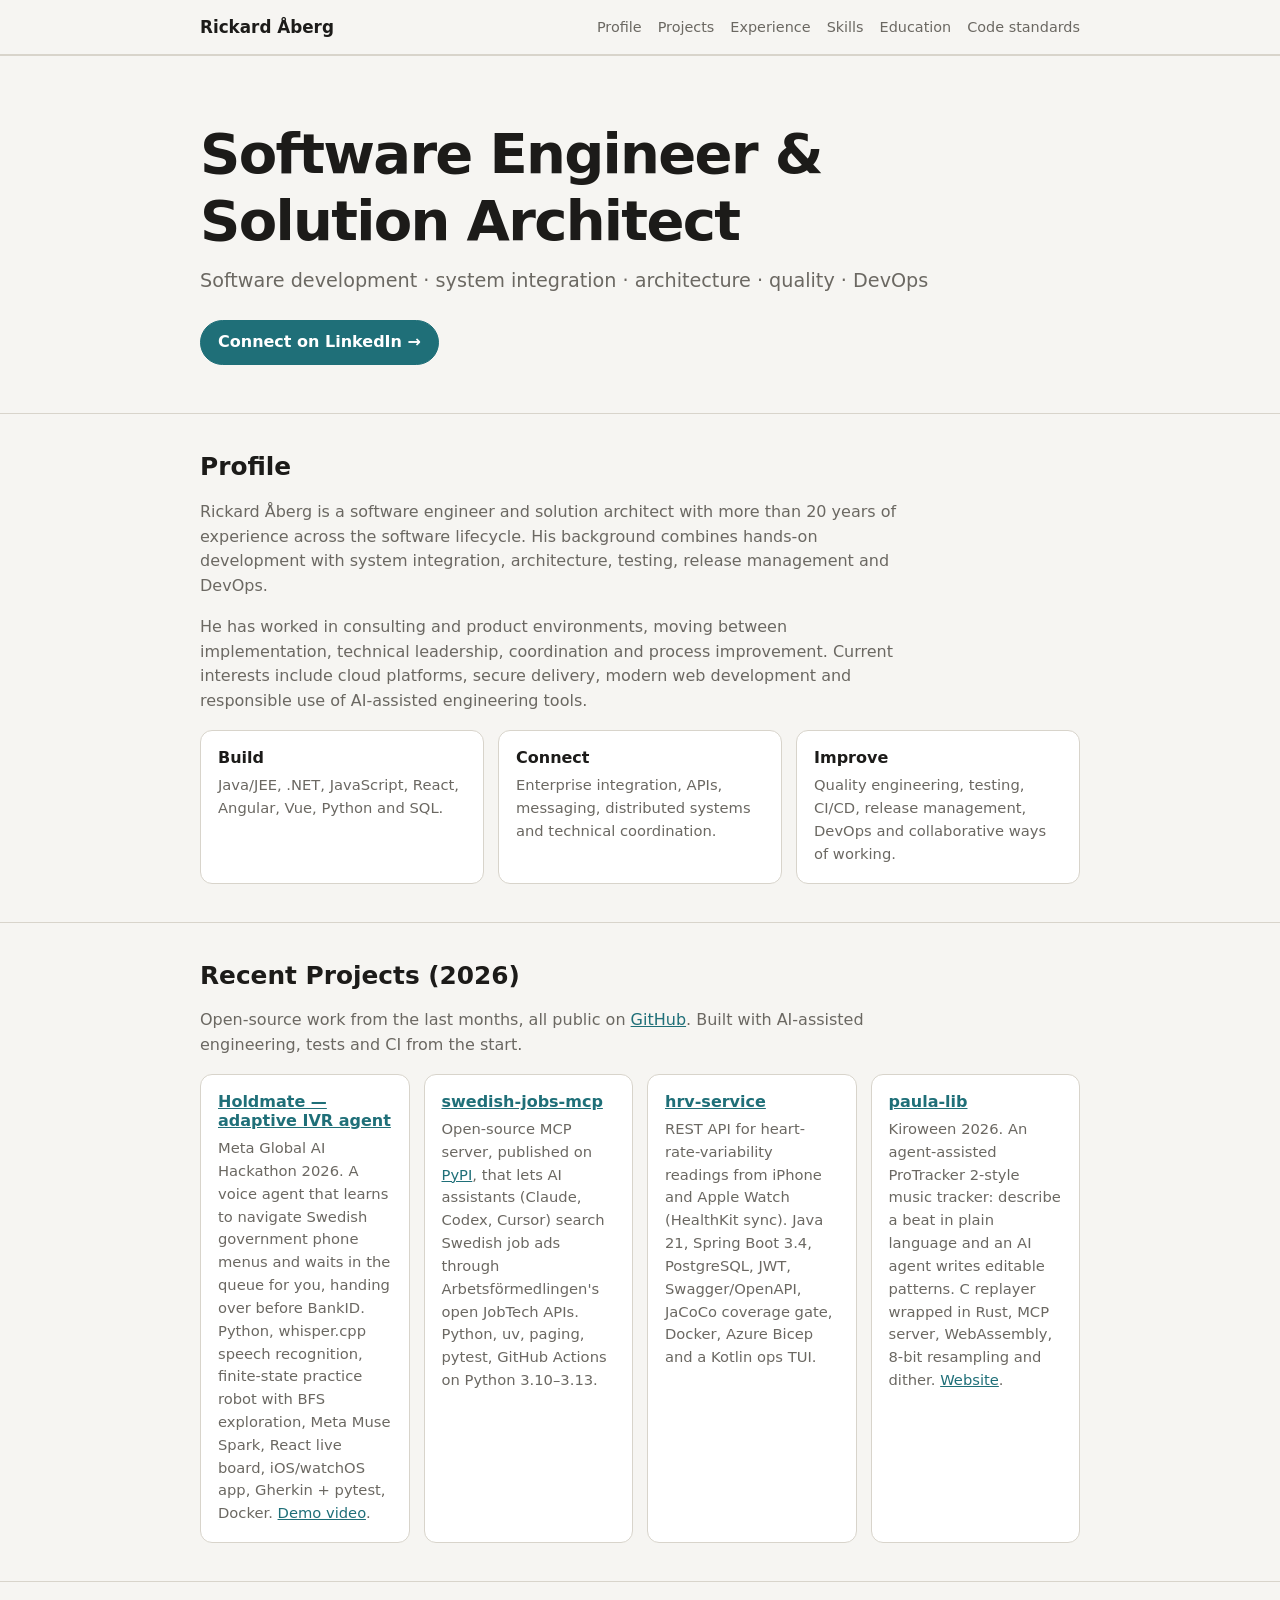
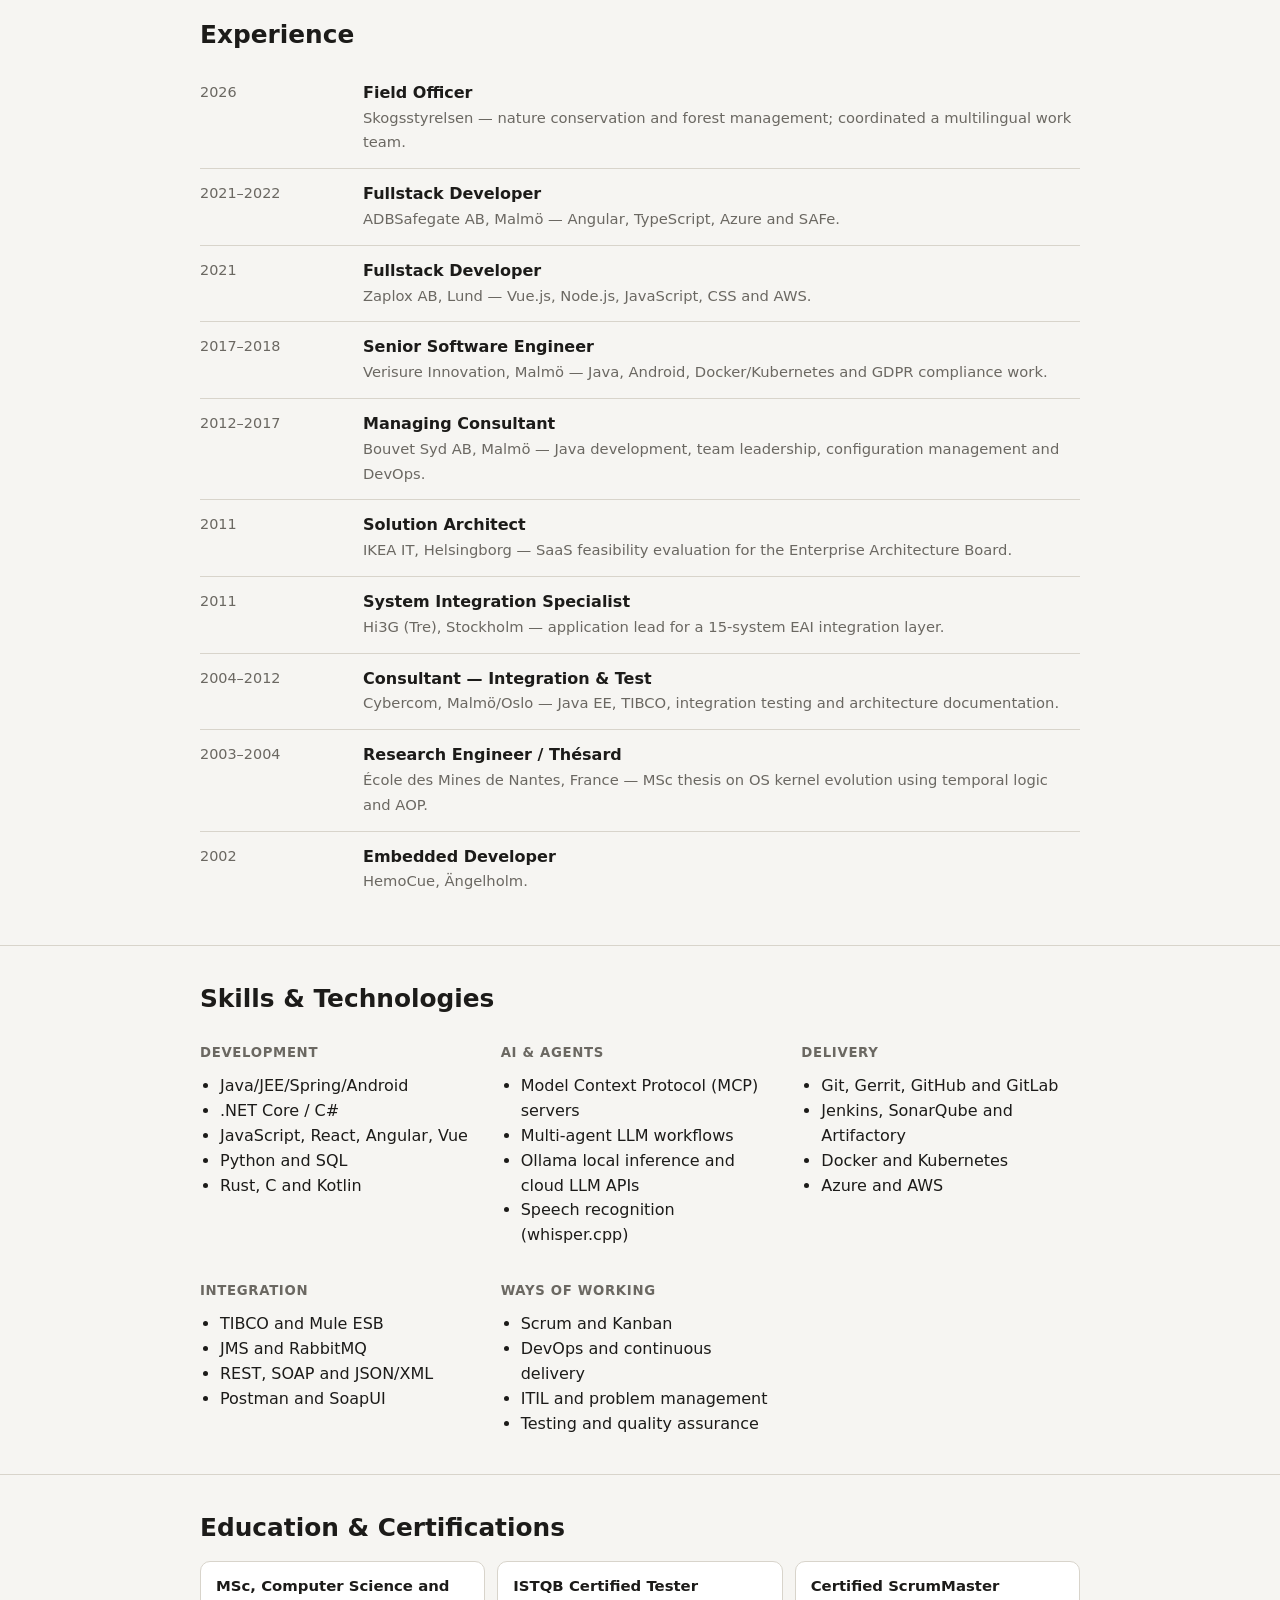
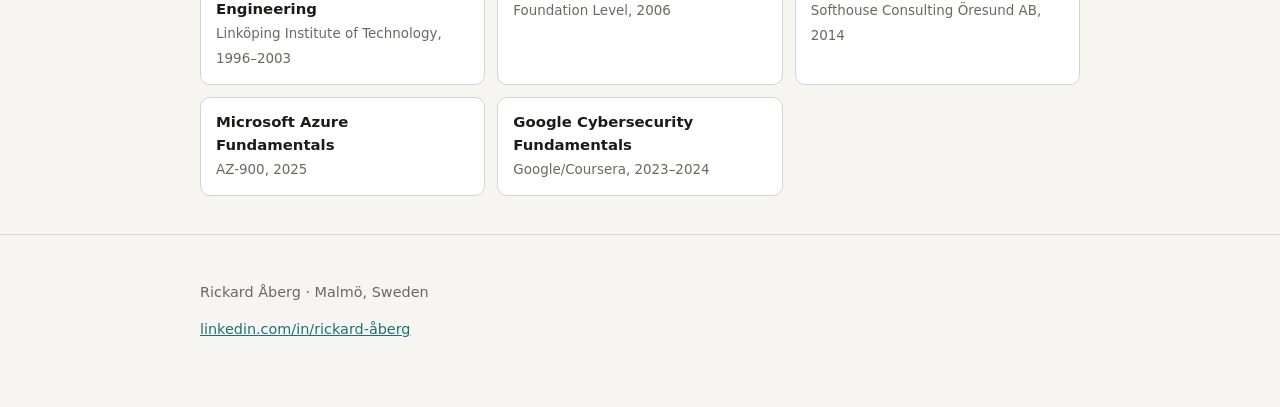
==== index.html @ 66c24786 "Add recent projects section and AI skills to CV page" ====
<!doctype html>
<html lang="en">
<head>
<meta charset="utf-8">
<meta name="viewport" content="width=device-width, initial-scale=1">
<title>Rickard Åberg — Software Engineer &amp; Solution Architect</title>
<meta name="description" content="Rickard Åberg — software engineer and solution architect with experience across development, integration, architecture, quality and DevOps.">
<style>
  :root { --bg:#f6f5f2; --panel:#fff; --fg:#1c1b19; --muted:#6b6862; --border:#d8d4cb; --accent:#1f6f78; --accent-soft:#e4f0ef; }
  * { box-sizing:border-box; }
  body { margin:0; background:var(--bg); color:var(--fg); font-family:system-ui,-apple-system,"Segoe UI",sans-serif; line-height:1.55; }
  a { color:var(--accent); }
  .wrap { max-width:920px; margin:0 auto; padding:0 20px; }
  header { border-bottom:1px solid var(--border); }
  header .wrap { display:flex; justify-content:space-between; align-items:center; gap:20px; padding:14px 20px; }
  header strong { font-size:1.05rem; }
  nav { display:flex; gap:16px; flex-wrap:wrap; font-size:.9rem; }
  nav a { color:var(--muted); text-decoration:none; }
  .hero { padding:64px 0 48px; }
  h1,h2,h3 { line-height:1.2; }
  h1 { font-size:clamp(2.2rem,5vw,3.5rem); margin:0 0 12px; letter-spacing:-.03em; }
  .subtitle { color:var(--muted); font-size:1.2rem; max-width:48rem; margin:0 0 24px; }
  .buttons { display:flex; gap:12px; flex-wrap:wrap; }
  .button { display:inline-block; border:1px solid var(--accent); border-radius:999px; padding:9px 17px; text-decoration:none; font-weight:650; }
  .button.primary { background:var(--accent); color:white; }
  section { border-top:1px solid var(--border); padding:38px 0; }
  h2 { font-size:1.55rem; margin:0 0 18px; }
  .lead { color:var(--muted); max-width:70ch; }
  .cards { display:grid; grid-template-columns:repeat(auto-fit,minmax(190px,1fr)); gap:14px; }
  .card { background:var(--panel); border:1px solid var(--border); border-radius:12px; padding:17px; }
  .card h3 { font-size:1rem; margin:0 0 7px; }
  .card p { color:var(--muted); margin:0; font-size:.92rem; }
  .timeline { list-style:none; padding:0; margin:0; }
  .timeline li { display:grid; grid-template-columns:145px 1fr; gap:18px; padding:13px 0; border-bottom:1px solid var(--border); }
  .timeline li:last-child { border-bottom:0; }
  .when { color:var(--muted); font-size:.9rem; }
  .what strong { display:block; }
  .what span { color:var(--muted); font-size:.92rem; }
  .columns { display:grid; grid-template-columns:repeat(auto-fit,minmax(220px,1fr)); gap:22px; }
  .columns h3 { font-size:.83rem; text-transform:uppercase; letter-spacing:.05em; color:var(--muted); }
  .columns ul { margin:0; padding-left:20px; }
  .certs { display:grid; grid-template-columns:repeat(auto-fit,minmax(230px,1fr)); gap:12px; }
  .cert { background:var(--panel); border:1px solid var(--border); border-radius:10px; padding:13px 15px; }
  .cert strong { display:block; font-size:.93rem; }
  .cert span { color:var(--muted); font-size:.84rem; }
  footer { border-top:1px solid var(--border); padding:32px 0 52px; color:var(--muted); font-size:.9rem; }
  @media (max-width:620px) { header .wrap { align-items:flex-start; flex-direction:column; } .timeline li { grid-template-columns:1fr; gap:2px; } }
</style>
</head>
<body>
<header>
  <div class="wrap">
    <strong>Rickard Åberg</strong>
    <nav>
      <a href="#profile">Profile</a>
      <a href="#projects">Projects</a>
      <a href="#experience">Experience</a>
      <a href="#skills">Skills</a>
      <a href="#education">Education</a>
      <a href="code-standards.html">Code standards</a>
    </nav>
  </div>
</header>

<main>
  <section class="hero">
    <div class="wrap">
      <h1>Software Engineer &amp; Solution Architect</h1>
      <p class="subtitle">Software development · system integration · architecture · quality · DevOps</p>
      <div class="buttons">
        <a class="button primary" href="https://www.linkedin.com/in/rickard-%C3%A5berg-9866891/" target="_blank" rel="noopener">Connect on LinkedIn →</a>
      </div>
    </div>
  </section>

  <section id="profile">
    <div class="wrap">
      <h2>Profile</h2>
      <p class="lead">Rickard Åberg is a software engineer and solution architect with more than 20 years of experience across the software lifecycle. His background combines hands-on development with system integration, architecture, testing, release management and DevOps.</p>
      <p class="lead">He has worked in consulting and product environments, moving between implementation, technical leadership, coordination and process improvement. Current interests include cloud platforms, secure delivery, modern web development and responsible use of AI-assisted engineering tools.</p>
      <div class="cards">
        <article class="card"><h3>Build</h3><p>Java/JEE, .NET, JavaScript, React, Angular, Vue, Python and SQL.</p></article>
        <article class="card"><h3>Connect</h3><p>Enterprise integration, APIs, messaging, distributed systems and technical coordination.</p></article>
        <article class="card"><h3>Improve</h3><p>Quality engineering, testing, CI/CD, release management, DevOps and collaborative ways of working.</p></article>
      </div>
    </div>
  </section>

  <section id="projects">
    <div class="wrap">
      <h2>Recent Projects (2026)</h2>
      <p class="lead">Open-source work from the last months, all public on <a href="https://github.com/kizouker" target="_blank" rel="noopener">GitHub</a>. Built with AI-assisted engineering, tests and CI from the start.</p>
      <div class="cards">
        <article class="card"><h3><a href="https://github.com/kizouker/adaptive-IVR-agent" target="_blank" rel="noopener">Holdmate — adaptive IVR agent</a></h3><p>Meta Global AI Hackathon 2026. A voice agent that learns to navigate Swedish government phone menus and waits in the queue for you, handing over before BankID. Python, whisper.cpp speech recognition, finite-state practice robot with BFS exploration, Meta Muse Spark, React live board, iOS/watchOS app, Gherkin + pytest, Docker. <a href="https://youtu.be/orxqS8rnxt0" target="_blank" rel="noopener">Demo video</a>.</p></article>
        <article class="card"><h3><a href="https://github.com/kizouker/swedish-jobs-mcp" target="_blank" rel="noopener">swedish-jobs-mcp</a></h3><p>Open-source MCP server, published on <a href="https://pypi.org/project/swedish-jobs-mcp/" target="_blank" rel="noopener">PyPI</a>, that lets AI assistants (Claude, Codex, Cursor) search Swedish job ads through Arbetsförmedlingen's open JobTech APIs. Python, uv, paging, pytest, GitHub Actions on Python 3.10–3.13.</p></article>
        <article class="card"><h3><a href="https://github.com/kizouker/hrv-service" target="_blank" rel="noopener">hrv-service</a></h3><p>REST API for heart-rate-variability readings from iPhone and Apple Watch (HealthKit sync). Java 21, Spring Boot 3.4, PostgreSQL, JWT, Swagger/OpenAPI, JaCoCo coverage gate, Docker, Azure Bicep and a Kotlin ops TUI.</p></article>
        <article class="card"><h3><a href="https://github.com/kizouker/paula-lib" target="_blank" rel="noopener">paula-lib</a></h3><p>Kiroween 2026. An agent-assisted ProTracker 2-style music tracker: describe a beat in plain language and an AI agent writes editable patterns. C replayer wrapped in Rust, MCP server, WebAssembly, 8-bit resampling and dither. <a href="https://kizouker.github.io/paula-lib/" target="_blank" rel="noopener">Website</a>.</p></article>
      </div>
    </div>
  </section>

  <section id="experience">
    <div class="wrap">
      <h2>Experience</h2>
      <ul class="timeline">
        <li><span class="when">2026</span><span class="what"><strong>Field Officer</strong><span>Skogsstyrelsen — nature conservation and forest management; coordinated a multilingual work team.</span></span></li>
        <li><span class="when">2021–2022</span><span class="what"><strong>Fullstack Developer</strong><span>ADBSafegate AB, Malmö — Angular, TypeScript, Azure and SAFe.</span></span></li>
        <li><span class="when">2021</span><span class="what"><strong>Fullstack Developer</strong><span>Zaplox AB, Lund — Vue.js, Node.js, JavaScript, CSS and AWS.</span></span></li>
        <li><span class="when">2017–2018</span><span class="what"><strong>Senior Software Engineer</strong><span>Verisure Innovation, Malmö — Java, Android, Docker/Kubernetes and GDPR compliance work.</span></span></li>
        <li><span class="when">2012–2017</span><span class="what"><strong>Managing Consultant</strong><span>Bouvet Syd AB, Malmö — Java development, team leadership, configuration management and DevOps.</span></span></li>
        <li><span class="when">2011</span><span class="what"><strong>Solution Architect</strong><span>IKEA IT, Helsingborg — SaaS feasibility evaluation for the Enterprise Architecture Board.</span></span></li>
        <li><span class="when">2011</span><span class="what"><strong>System Integration Specialist</strong><span>Hi3G (Tre), Stockholm — application lead for a 15-system EAI integration layer.</span></span></li>
        <li><span class="when">2004–2012</span><span class="what"><strong>Consultant — Integration &amp; Test</strong><span>Cybercom, Malmö/Oslo — Java EE, TIBCO, integration testing and architecture documentation.</span></span></li>
        <li><span class="when">2003–2004</span><span class="what"><strong>Research Engineer / Thésard</strong><span>École des Mines de Nantes, France — MSc thesis on OS kernel evolution using temporal logic and AOP.</span></span></li>
        <li><span class="when">2002</span><span class="what"><strong>Embedded Developer</strong><span>HemoCue, Ängelholm.</span></span></li>
      </ul>
    </div>
  </section>

  <section id="skills">
    <div class="wrap">
      <h2>Skills &amp; Technologies</h2>
      <div class="columns">
        <div><h3>Development</h3><ul><li>Java/JEE/Spring/Android</li><li>.NET Core / C#</li><li>JavaScript, React, Angular, Vue</li><li>Python and SQL</li><li>Rust, C and Kotlin</li></ul></div>
        <div><h3>AI &amp; agents</h3><ul><li>Model Context Protocol (MCP) servers</li><li>Multi-agent LLM workflows</li><li>Ollama local inference and cloud LLM APIs</li><li>Speech recognition (whisper.cpp)</li></ul></div>
        <div><h3>Delivery</h3><ul><li>Git, Gerrit, GitHub and GitLab</li><li>Jenkins, SonarQube and Artifactory</li><li>Docker and Kubernetes</li><li>Azure and AWS</li></ul></div>
        <div><h3>Integration</h3><ul><li>TIBCO and Mule ESB</li><li>JMS and RabbitMQ</li><li>REST, SOAP and JSON/XML</li><li>Postman and SoapUI</li></ul></div>
        <div><h3>Ways of working</h3><ul><li>Scrum and Kanban</li><li>DevOps and continuous delivery</li><li>ITIL and problem management</li><li>Testing and quality assurance</li></ul></div>
      </div>
    </div>
  </section>

  <section id="education">
    <div class="wrap">
      <h2>Education &amp; Certifications</h2>
      <div class="certs">
        <div class="cert"><strong>MSc, Computer Science and Engineering</strong><span>Linköping Institute of Technology, 1996–2003</span></div>
        <div class="cert"><strong>ISTQB Certified Tester</strong><span>Foundation Level, 2006</span></div>
        <div class="cert"><strong>Certified ScrumMaster</strong><span>Softhouse Consulting Öresund AB, 2014</span></div>
        <div class="cert"><strong>Microsoft Azure Fundamentals</strong><span>AZ-900, 2025</span></div>
        <div class="cert"><strong>Google Cybersecurity Fundamentals</strong><span>Google/Coursera, 2023–2024</span></div>
      </div>
    </div>
  </section>
</main>

<footer>
  <div class="wrap">
    <p>Rickard Åberg · Malmö, Sweden</p>
    <p><a href="https://www.linkedin.com/in/rickard-%C3%A5berg-9866891/" target="_blank" rel="noopener">linkedin.com/in/rickard-åberg</a></p>
  </div>
</footer>
</body>
</html>
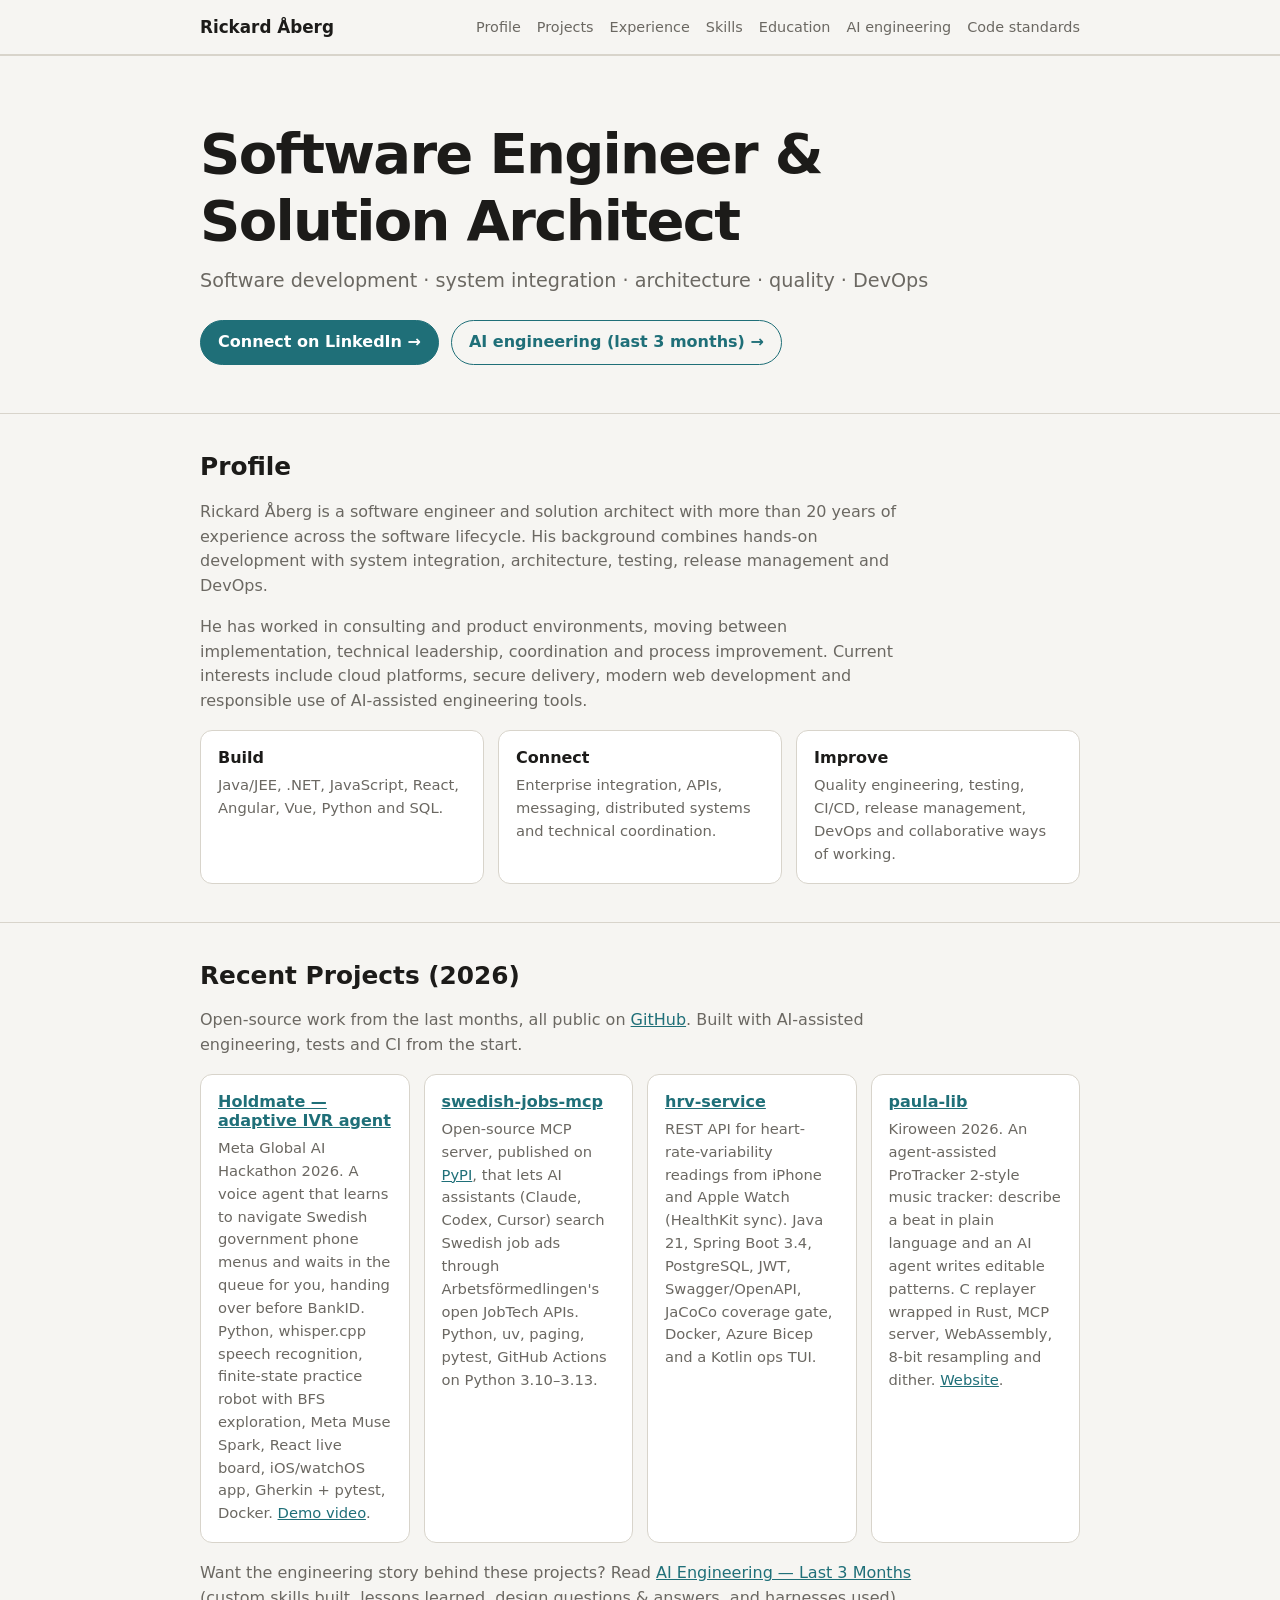
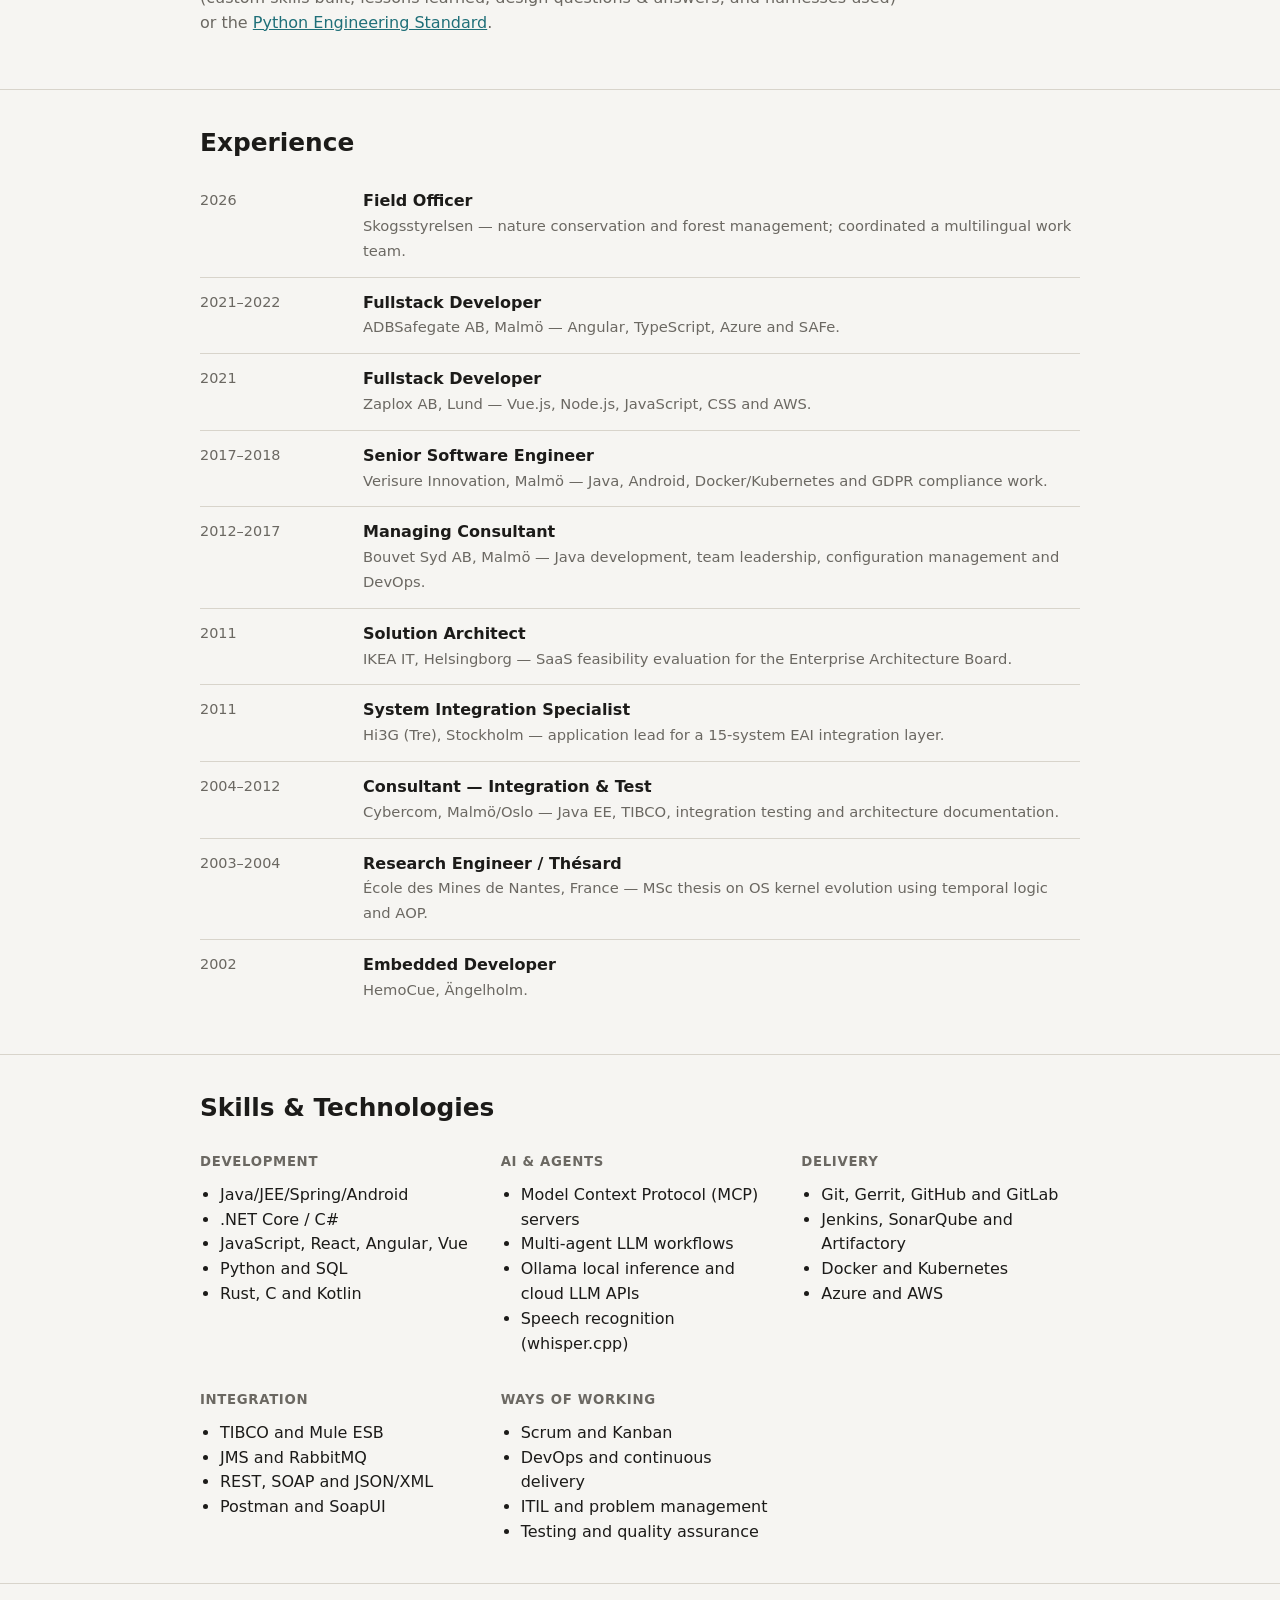
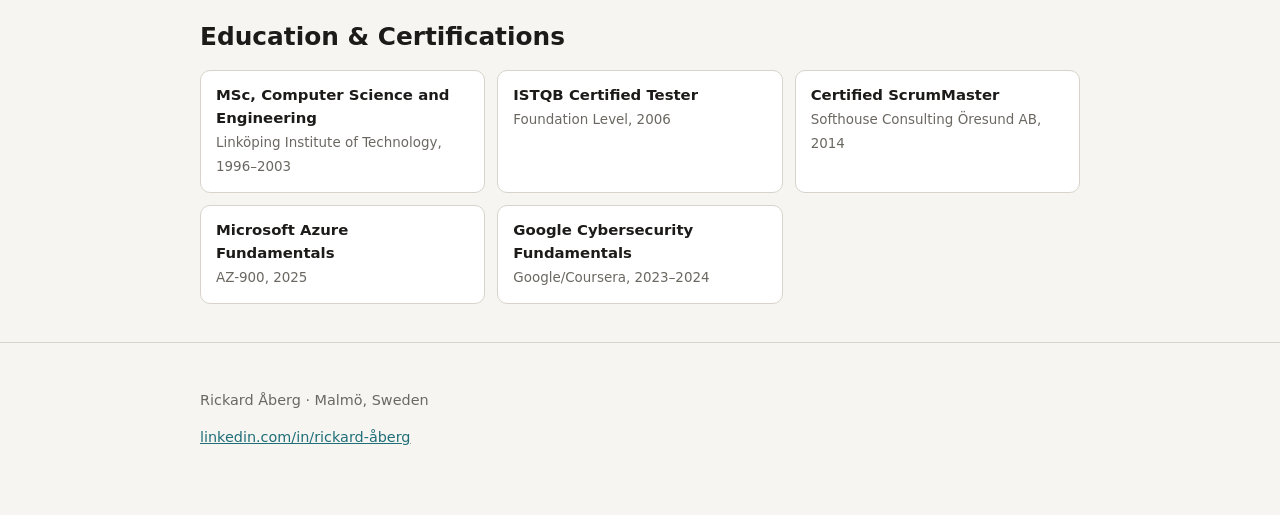
==== commit 7596270a: "Add AI Engineering page (custom skills, lessons, Q&A, harnesses)" ====
--- a/index.html
+++ b/index.html
@@ -57,6 +57,7 @@
       <a href="#experience">Experience</a>
       <a href="#skills">Skills</a>
       <a href="#education">Education</a>
+      <a href="ai-engineering.html">AI engineering</a>
       <a href="code-standards.html">Code standards</a>
     </nav>
   </div>
@@ -69,6 +70,7 @@
       <p class="subtitle">Software development · system integration · architecture · quality · DevOps</p>
       <div class="buttons">
         <a class="button primary" href="https://www.linkedin.com/in/rickard-%C3%A5berg-9866891/" target="_blank" rel="noopener">Connect on LinkedIn →</a>
+        <a class="button" href="ai-engineering.html">AI engineering (last 3 months) →</a>
       </div>
     </div>
   </section>
@@ -96,6 +98,7 @@
         <article class="card"><h3><a href="https://github.com/kizouker/hrv-service" target="_blank" rel="noopener">hrv-service</a></h3><p>REST API for heart-rate-variability readings from iPhone and Apple Watch (HealthKit sync). Java 21, Spring Boot 3.4, PostgreSQL, JWT, Swagger/OpenAPI, JaCoCo coverage gate, Docker, Azure Bicep and a Kotlin ops TUI.</p></article>
         <article class="card"><h3><a href="https://github.com/kizouker/paula-lib" target="_blank" rel="noopener">paula-lib</a></h3><p>Kiroween 2026. An agent-assisted ProTracker 2-style music tracker: describe a beat in plain language and an AI agent writes editable patterns. C replayer wrapped in Rust, MCP server, WebAssembly, 8-bit resampling and dither. <a href="https://kizouker.github.io/paula-lib/" target="_blank" rel="noopener">Website</a>.</p></article>
       </div>
+      <p class="lead" style="margin-top:18px">Want the engineering story behind these projects? Read <a href="ai-engineering.html">AI Engineering — Last 3 Months</a> (custom skills built, lessons learned, design questions &amp; answers, and harnesses used) or the <a href="code-standards.html">Python Engineering Standard</a>.</p>
     </div>
   </section>
 
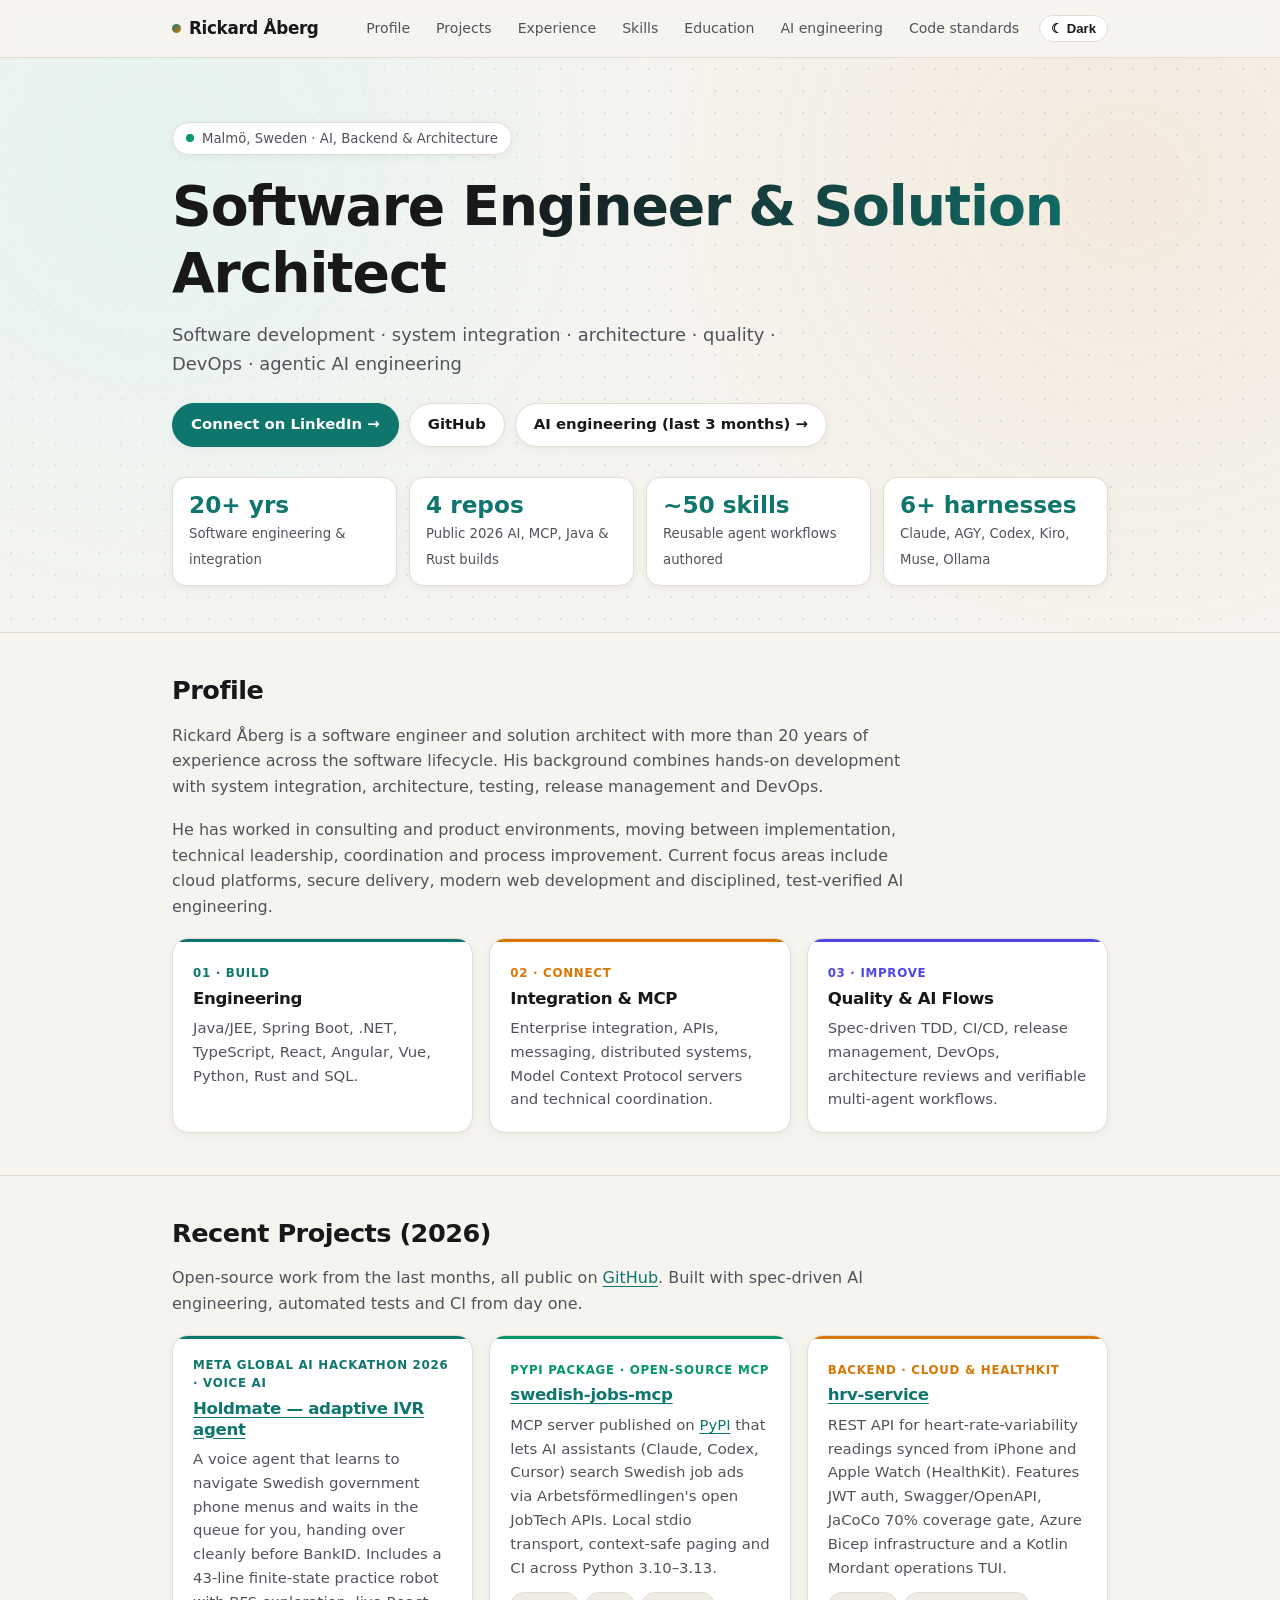
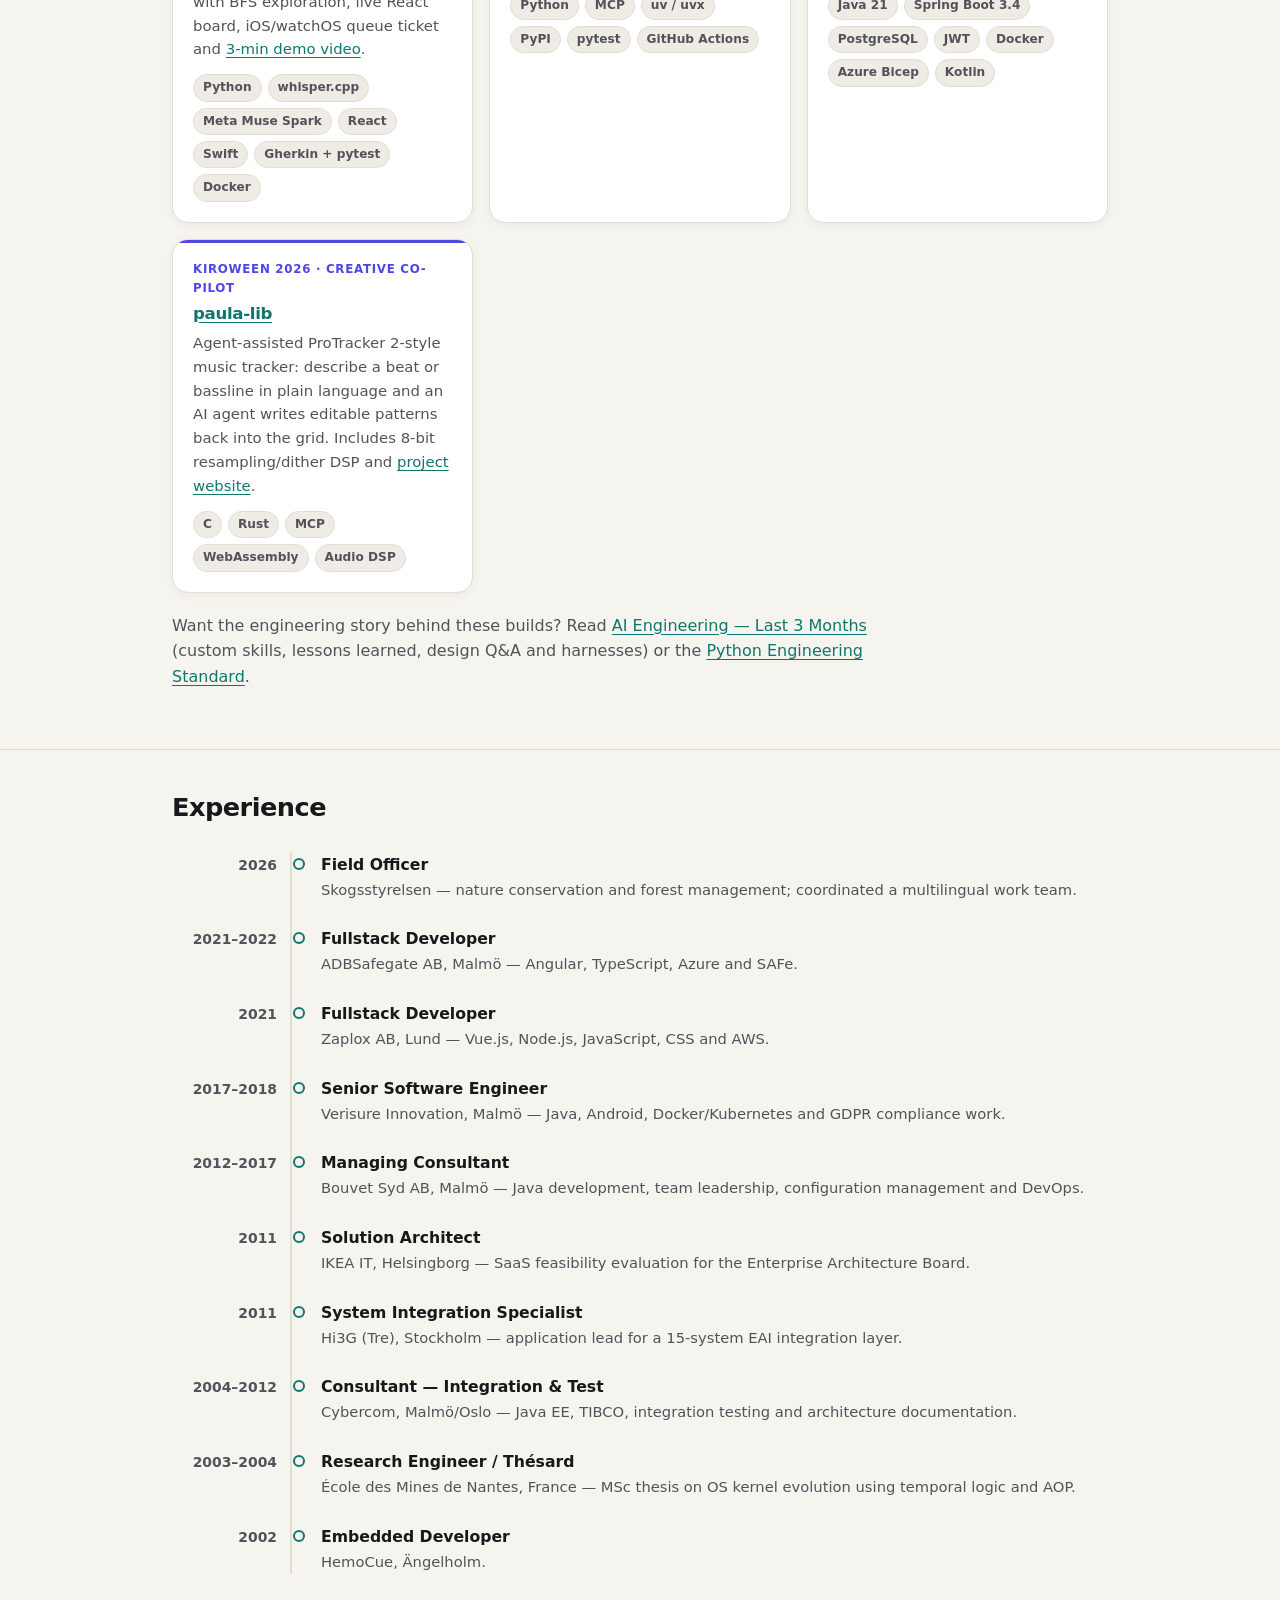
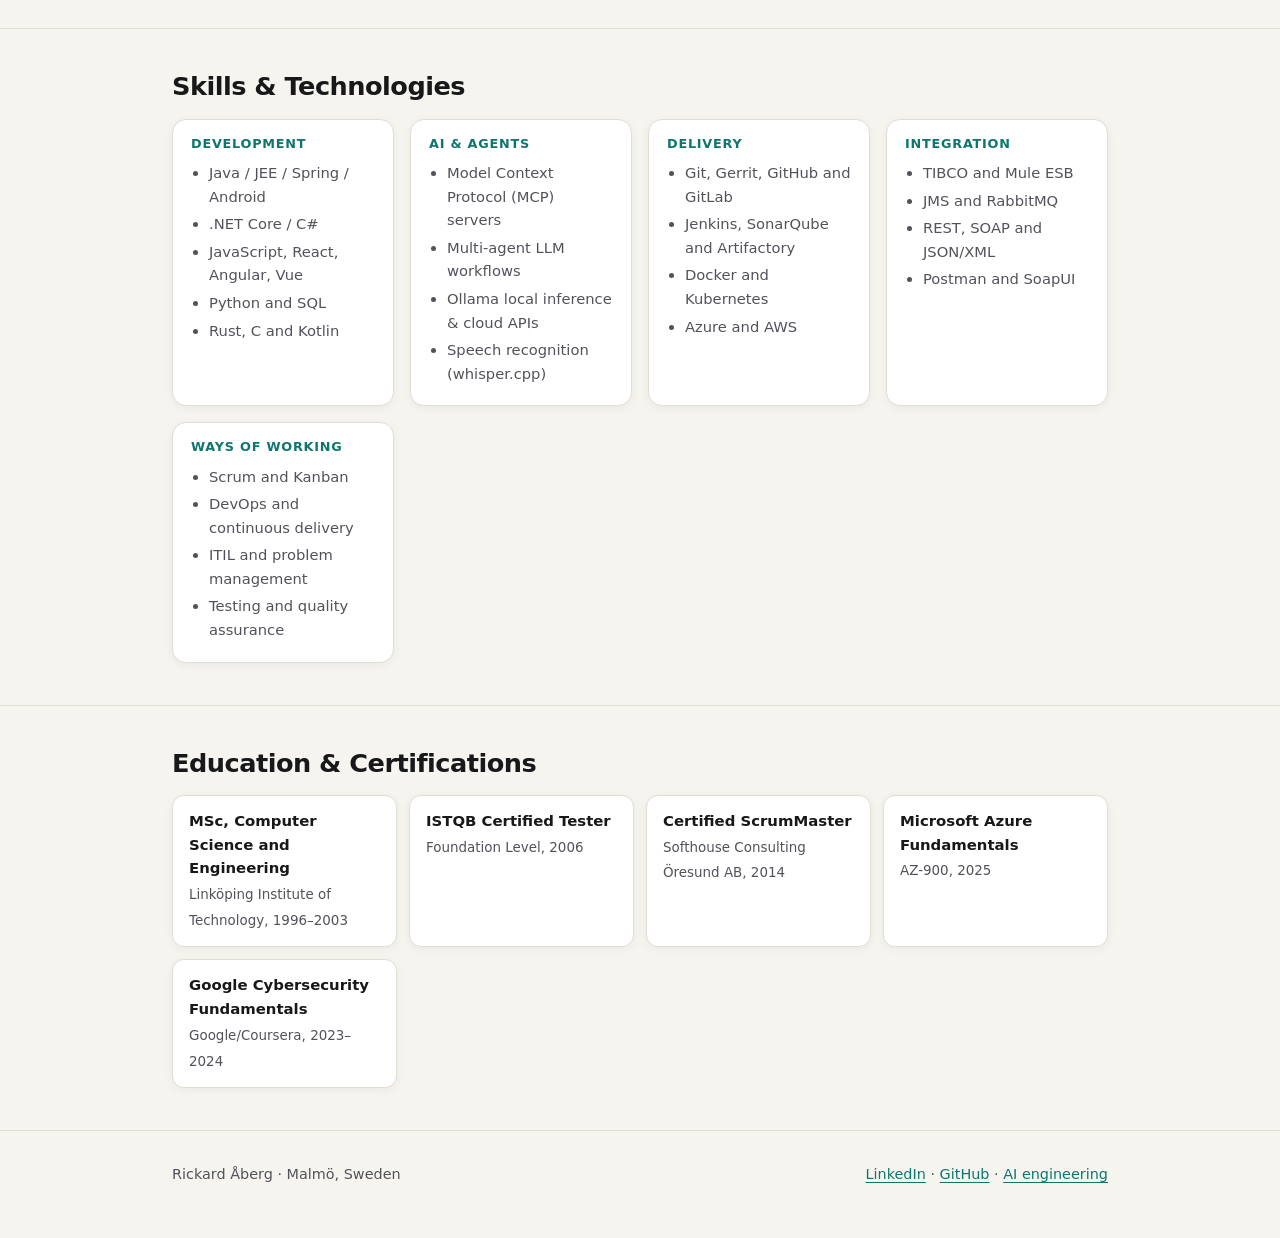
==== commit 7c467cb3: "Refresh Pages layout with shared design system, dark mode, timeline and accordions" ====
--- a/index.html
+++ b/index.html
@@ -4,54 +4,15 @@
 <meta charset="utf-8">
 <meta name="viewport" content="width=device-width, initial-scale=1">
 <title>Rickard Åberg — Software Engineer &amp; Solution Architect</title>
-<meta name="description" content="Rickard Åberg — software engineer and solution architect with experience across development, integration, architecture, quality and DevOps.">
-<style>
-  :root { --bg:#f6f5f2; --panel:#fff; --fg:#1c1b19; --muted:#6b6862; --border:#d8d4cb; --accent:#1f6f78; --accent-soft:#e4f0ef; }
-  * { box-sizing:border-box; }
-  body { margin:0; background:var(--bg); color:var(--fg); font-family:system-ui,-apple-system,"Segoe UI",sans-serif; line-height:1.55; }
-  a { color:var(--accent); }
-  .wrap { max-width:920px; margin:0 auto; padding:0 20px; }
-  header { border-bottom:1px solid var(--border); }
-  header .wrap { display:flex; justify-content:space-between; align-items:center; gap:20px; padding:14px 20px; }
-  header strong { font-size:1.05rem; }
-  nav { display:flex; gap:16px; flex-wrap:wrap; font-size:.9rem; }
-  nav a { color:var(--muted); text-decoration:none; }
-  .hero { padding:64px 0 48px; }
-  h1,h2,h3 { line-height:1.2; }
-  h1 { font-size:clamp(2.2rem,5vw,3.5rem); margin:0 0 12px; letter-spacing:-.03em; }
-  .subtitle { color:var(--muted); font-size:1.2rem; max-width:48rem; margin:0 0 24px; }
-  .buttons { display:flex; gap:12px; flex-wrap:wrap; }
-  .button { display:inline-block; border:1px solid var(--accent); border-radius:999px; padding:9px 17px; text-decoration:none; font-weight:650; }
-  .button.primary { background:var(--accent); color:white; }
-  section { border-top:1px solid var(--border); padding:38px 0; }
-  h2 { font-size:1.55rem; margin:0 0 18px; }
-  .lead { color:var(--muted); max-width:70ch; }
-  .cards { display:grid; grid-template-columns:repeat(auto-fit,minmax(190px,1fr)); gap:14px; }
-  .card { background:var(--panel); border:1px solid var(--border); border-radius:12px; padding:17px; }
-  .card h3 { font-size:1rem; margin:0 0 7px; }
-  .card p { color:var(--muted); margin:0; font-size:.92rem; }
-  .timeline { list-style:none; padding:0; margin:0; }
-  .timeline li { display:grid; grid-template-columns:145px 1fr; gap:18px; padding:13px 0; border-bottom:1px solid var(--border); }
-  .timeline li:last-child { border-bottom:0; }
-  .when { color:var(--muted); font-size:.9rem; }
-  .what strong { display:block; }
-  .what span { color:var(--muted); font-size:.92rem; }
-  .columns { display:grid; grid-template-columns:repeat(auto-fit,minmax(220px,1fr)); gap:22px; }
-  .columns h3 { font-size:.83rem; text-transform:uppercase; letter-spacing:.05em; color:var(--muted); }
-  .columns ul { margin:0; padding-left:20px; }
-  .certs { display:grid; grid-template-columns:repeat(auto-fit,minmax(230px,1fr)); gap:12px; }
-  .cert { background:var(--panel); border:1px solid var(--border); border-radius:10px; padding:13px 15px; }
-  .cert strong { display:block; font-size:.93rem; }
-  .cert span { color:var(--muted); font-size:.84rem; }
-  footer { border-top:1px solid var(--border); padding:32px 0 52px; color:var(--muted); font-size:.9rem; }
-  @media (max-width:620px) { header .wrap { align-items:flex-start; flex-direction:column; } .timeline li { grid-template-columns:1fr; gap:2px; } }
-</style>
+<meta name="description" content="Rickard Åberg — software engineer and solution architect with experience across development, integration, architecture, quality, DevOps and AI engineering.">
+<link rel="stylesheet" href="style.css">
+<script src="theme.js"></script>
 </head>
 <body>
 <header>
   <div class="wrap">
-    <strong>Rickard Åberg</strong>
-    <nav>
+    <a class="brand" href="index.html"><span class="brand-dot" aria-hidden="true"></span>Rickard Åberg</a>
+    <nav aria-label="Primary navigation">
       <a href="#profile">Profile</a>
       <a href="#projects">Projects</a>
       <a href="#experience">Experience</a>
@@ -59,6 +20,7 @@
       <a href="#education">Education</a>
       <a href="ai-engineering.html">AI engineering</a>
       <a href="code-standards.html">Code standards</a>
+      <button id="theme-toggle" class="theme-toggle" type="button">☾ Dark</button>
     </nav>
   </div>
 </header>
@@ -66,11 +28,19 @@
 <main>
   <section class="hero">
     <div class="wrap">
+      <div class="status-pill"><span class="pulse" aria-hidden="true"></span>Malmö, Sweden · AI, Backend &amp; Architecture</div>
       <h1>Software Engineer &amp; Solution Architect</h1>
-      <p class="subtitle">Software development · system integration · architecture · quality · DevOps</p>
+      <p class="subtitle">Software development · system integration · architecture · quality · DevOps · agentic AI engineering</p>
       <div class="buttons">
         <a class="button primary" href="https://www.linkedin.com/in/rickard-%C3%A5berg-9866891/" target="_blank" rel="noopener">Connect on LinkedIn →</a>
+        <a class="button" href="https://github.com/kizouker" target="_blank" rel="noopener">GitHub</a>
         <a class="button" href="ai-engineering.html">AI engineering (last 3 months) →</a>
+      </div>
+      <div class="stats">
+        <div class="stat"><strong>20+ yrs</strong><span>Software engineering &amp; integration</span></div>
+        <div class="stat"><strong>4 repos</strong><span>Public 2026 AI, MCP, Java &amp; Rust builds</span></div>
+        <div class="stat"><strong>~50 skills</strong><span>Reusable agent workflows authored</span></div>
+        <div class="stat"><strong>6+ harnesses</strong><span>Claude, AGY, Codex, Kiro, Muse, Ollama</span></div>
       </div>
     </div>
   </section>
@@ -79,11 +49,11 @@
     <div class="wrap">
       <h2>Profile</h2>
       <p class="lead">Rickard Åberg is a software engineer and solution architect with more than 20 years of experience across the software lifecycle. His background combines hands-on development with system integration, architecture, testing, release management and DevOps.</p>
-      <p class="lead">He has worked in consulting and product environments, moving between implementation, technical leadership, coordination and process improvement. Current interests include cloud platforms, secure delivery, modern web development and responsible use of AI-assisted engineering tools.</p>
+      <p class="lead">He has worked in consulting and product environments, moving between implementation, technical leadership, coordination and process improvement. Current focus areas include cloud platforms, secure delivery, modern web development and disciplined, test-verified AI engineering.</p>
       <div class="cards">
-        <article class="card"><h3>Build</h3><p>Java/JEE, .NET, JavaScript, React, Angular, Vue, Python and SQL.</p></article>
-        <article class="card"><h3>Connect</h3><p>Enterprise integration, APIs, messaging, distributed systems and technical coordination.</p></article>
-        <article class="card"><h3>Improve</h3><p>Quality engineering, testing, CI/CD, release management, DevOps and collaborative ways of working.</p></article>
+        <article class="card"><span class="eyebrow">01 · Build</span><h3>Engineering</h3><p>Java/JEE, Spring Boot, .NET, TypeScript, React, Angular, Vue, Python, Rust and SQL.</p></article>
+        <article class="card amber"><span class="eyebrow">02 · Connect</span><h3>Integration &amp; MCP</h3><p>Enterprise integration, APIs, messaging, distributed systems, Model Context Protocol servers and technical coordination.</p></article>
+        <article class="card indigo"><span class="eyebrow">03 · Improve</span><h3>Quality &amp; AI Flows</h3><p>Spec-driven TDD, CI/CD, release management, DevOps, architecture reviews and verifiable multi-agent workflows.</p></article>
       </div>
     </div>
   </section>
@@ -91,14 +61,34 @@
   <section id="projects">
     <div class="wrap">
       <h2>Recent Projects (2026)</h2>
-      <p class="lead">Open-source work from the last months, all public on <a href="https://github.com/kizouker" target="_blank" rel="noopener">GitHub</a>. Built with AI-assisted engineering, tests and CI from the start.</p>
-      <div class="cards">
-        <article class="card"><h3><a href="https://github.com/kizouker/adaptive-IVR-agent" target="_blank" rel="noopener">Holdmate — adaptive IVR agent</a></h3><p>Meta Global AI Hackathon 2026. A voice agent that learns to navigate Swedish government phone menus and waits in the queue for you, handing over before BankID. Python, whisper.cpp speech recognition, finite-state practice robot with BFS exploration, Meta Muse Spark, React live board, iOS/watchOS app, Gherkin + pytest, Docker. <a href="https://youtu.be/orxqS8rnxt0" target="_blank" rel="noopener">Demo video</a>.</p></article>
-        <article class="card"><h3><a href="https://github.com/kizouker/swedish-jobs-mcp" target="_blank" rel="noopener">swedish-jobs-mcp</a></h3><p>Open-source MCP server, published on <a href="https://pypi.org/project/swedish-jobs-mcp/" target="_blank" rel="noopener">PyPI</a>, that lets AI assistants (Claude, Codex, Cursor) search Swedish job ads through Arbetsförmedlingen's open JobTech APIs. Python, uv, paging, pytest, GitHub Actions on Python 3.10–3.13.</p></article>
-        <article class="card"><h3><a href="https://github.com/kizouker/hrv-service" target="_blank" rel="noopener">hrv-service</a></h3><p>REST API for heart-rate-variability readings from iPhone and Apple Watch (HealthKit sync). Java 21, Spring Boot 3.4, PostgreSQL, JWT, Swagger/OpenAPI, JaCoCo coverage gate, Docker, Azure Bicep and a Kotlin ops TUI.</p></article>
-        <article class="card"><h3><a href="https://github.com/kizouker/paula-lib" target="_blank" rel="noopener">paula-lib</a></h3><p>Kiroween 2026. An agent-assisted ProTracker 2-style music tracker: describe a beat in plain language and an AI agent writes editable patterns. C replayer wrapped in Rust, MCP server, WebAssembly, 8-bit resampling and dither. <a href="https://kizouker.github.io/paula-lib/" target="_blank" rel="noopener">Website</a>.</p></article>
+      <p class="lead">Open-source work from the last months, all public on <a href="https://github.com/kizouker" target="_blank" rel="noopener">GitHub</a>. Built with spec-driven AI engineering, automated tests and CI from day one.</p>
+      <div class="cards two">
+        <article class="card">
+          <span class="eyebrow">Meta Global AI Hackathon 2026 · Voice AI</span>
+          <h3><a href="https://github.com/kizouker/adaptive-IVR-agent" target="_blank" rel="noopener">Holdmate — adaptive IVR agent</a></h3>
+          <p>A voice agent that learns to navigate Swedish government phone menus and waits in the queue for you, handing over cleanly before BankID. Includes a 43-line finite-state practice robot with BFS exploration, live React board, iOS/watchOS queue ticket and <a href="https://youtu.be/orxqS8rnxt0" target="_blank" rel="noopener">3-min demo video</a>.</p>
+          <div class="tags"><span class="tag">Python</span><span class="tag">whisper.cpp</span><span class="tag">Meta Muse Spark</span><span class="tag">React</span><span class="tag">Swift</span><span class="tag">Gherkin + pytest</span><span class="tag">Docker</span></div>
+        </article>
+        <article class="card emerald">
+          <span class="eyebrow">PyPI Package · Open-Source MCP</span>
+          <h3><a href="https://github.com/kizouker/swedish-jobs-mcp" target="_blank" rel="noopener">swedish-jobs-mcp</a></h3>
+          <p>MCP server published on <a href="https://pypi.org/project/swedish-jobs-mcp/" target="_blank" rel="noopener">PyPI</a> that lets AI assistants (Claude, Codex, Cursor) search Swedish job ads via Arbetsförmedlingen's open JobTech APIs. Local stdio transport, context-safe paging and CI across Python 3.10–3.13.</p>
+          <div class="tags"><span class="tag">Python</span><span class="tag">MCP</span><span class="tag">uv / uvx</span><span class="tag">PyPI</span><span class="tag">pytest</span><span class="tag">GitHub Actions</span></div>
+        </article>
+        <article class="card amber">
+          <span class="eyebrow">Backend · Cloud &amp; HealthKit</span>
+          <h3><a href="https://github.com/kizouker/hrv-service" target="_blank" rel="noopener">hrv-service</a></h3>
+          <p>REST API for heart-rate-variability readings synced from iPhone and Apple Watch (HealthKit). Features JWT auth, Swagger/OpenAPI, JaCoCo 70% coverage gate, Azure Bicep infrastructure and a Kotlin Mordant operations TUI.</p>
+          <div class="tags"><span class="tag">Java 21</span><span class="tag">Spring Boot 3.4</span><span class="tag">PostgreSQL</span><span class="tag">JWT</span><span class="tag">Docker</span><span class="tag">Azure Bicep</span><span class="tag">Kotlin</span></div>
+        </article>
+        <article class="card indigo">
+          <span class="eyebrow">Kiroween 2026 · Creative Co-Pilot</span>
+          <h3><a href="https://github.com/kizouker/paula-lib" target="_blank" rel="noopener">paula-lib</a></h3>
+          <p>Agent-assisted ProTracker 2-style music tracker: describe a beat or bassline in plain language and an AI agent writes editable patterns back into the grid. Includes 8-bit resampling/dither DSP and <a href="https://kizouker.github.io/paula-lib/" target="_blank" rel="noopener">project website</a>.</p>
+          <div class="tags"><span class="tag">C</span><span class="tag">Rust</span><span class="tag">MCP</span><span class="tag">WebAssembly</span><span class="tag">Audio DSP</span></div>
+        </article>
       </div>
-      <p class="lead" style="margin-top:18px">Want the engineering story behind these projects? Read <a href="ai-engineering.html">AI Engineering — Last 3 Months</a> (custom skills built, lessons learned, design questions &amp; answers, and harnesses used) or the <a href="code-standards.html">Python Engineering Standard</a>.</p>
+      <p class="lead" style="margin-top:20px">Want the engineering story behind these builds? Read <a href="ai-engineering.html">AI Engineering — Last 3 Months</a> (custom skills, lessons learned, design Q&amp;A and harnesses) or the <a href="code-standards.html">Python Engineering Standard</a>.</p>
     </div>
   </section>
 
@@ -106,16 +96,16 @@
     <div class="wrap">
       <h2>Experience</h2>
       <ul class="timeline">
-        <li><span class="when">2026</span><span class="what"><strong>Field Officer</strong><span>Skogsstyrelsen — nature conservation and forest management; coordinated a multilingual work team.</span></span></li>
-        <li><span class="when">2021–2022</span><span class="what"><strong>Fullstack Developer</strong><span>ADBSafegate AB, Malmö — Angular, TypeScript, Azure and SAFe.</span></span></li>
-        <li><span class="when">2021</span><span class="what"><strong>Fullstack Developer</strong><span>Zaplox AB, Lund — Vue.js, Node.js, JavaScript, CSS and AWS.</span></span></li>
-        <li><span class="when">2017–2018</span><span class="what"><strong>Senior Software Engineer</strong><span>Verisure Innovation, Malmö — Java, Android, Docker/Kubernetes and GDPR compliance work.</span></span></li>
-        <li><span class="when">2012–2017</span><span class="what"><strong>Managing Consultant</strong><span>Bouvet Syd AB, Malmö — Java development, team leadership, configuration management and DevOps.</span></span></li>
-        <li><span class="when">2011</span><span class="what"><strong>Solution Architect</strong><span>IKEA IT, Helsingborg — SaaS feasibility evaluation for the Enterprise Architecture Board.</span></span></li>
-        <li><span class="when">2011</span><span class="what"><strong>System Integration Specialist</strong><span>Hi3G (Tre), Stockholm — application lead for a 15-system EAI integration layer.</span></span></li>
-        <li><span class="when">2004–2012</span><span class="what"><strong>Consultant — Integration &amp; Test</strong><span>Cybercom, Malmö/Oslo — Java EE, TIBCO, integration testing and architecture documentation.</span></span></li>
-        <li><span class="when">2003–2004</span><span class="what"><strong>Research Engineer / Thésard</strong><span>École des Mines de Nantes, France — MSc thesis on OS kernel evolution using temporal logic and AOP.</span></span></li>
-        <li><span class="when">2002</span><span class="what"><strong>Embedded Developer</strong><span>HemoCue, Ängelholm.</span></span></li>
+        <li><span class="when">2026</span><span class="dot" aria-hidden="true"></span><span class="what"><strong>Field Officer</strong><span>Skogsstyrelsen — nature conservation and forest management; coordinated a multilingual work team.</span></span></li>
+        <li><span class="when">2021–2022</span><span class="dot" aria-hidden="true"></span><span class="what"><strong>Fullstack Developer</strong><span>ADBSafegate AB, Malmö — Angular, TypeScript, Azure and SAFe.</span></span></li>
+        <li><span class="when">2021</span><span class="dot" aria-hidden="true"></span><span class="what"><strong>Fullstack Developer</strong><span>Zaplox AB, Lund — Vue.js, Node.js, JavaScript, CSS and AWS.</span></span></li>
+        <li><span class="when">2017–2018</span><span class="dot" aria-hidden="true"></span><span class="what"><strong>Senior Software Engineer</strong><span>Verisure Innovation, Malmö — Java, Android, Docker/Kubernetes and GDPR compliance work.</span></span></li>
+        <li><span class="when">2012–2017</span><span class="dot" aria-hidden="true"></span><span class="what"><strong>Managing Consultant</strong><span>Bouvet Syd AB, Malmö — Java development, team leadership, configuration management and DevOps.</span></span></li>
+        <li><span class="when">2011</span><span class="dot" aria-hidden="true"></span><span class="what"><strong>Solution Architect</strong><span>IKEA IT, Helsingborg — SaaS feasibility evaluation for the Enterprise Architecture Board.</span></span></li>
+        <li><span class="when">2011</span><span class="dot" aria-hidden="true"></span><span class="what"><strong>System Integration Specialist</strong><span>Hi3G (Tre), Stockholm — application lead for a 15-system EAI integration layer.</span></span></li>
+        <li><span class="when">2004–2012</span><span class="dot" aria-hidden="true"></span><span class="what"><strong>Consultant — Integration &amp; Test</strong><span>Cybercom, Malmö/Oslo — Java EE, TIBCO, integration testing and architecture documentation.</span></span></li>
+        <li><span class="when">2003–2004</span><span class="dot" aria-hidden="true"></span><span class="what"><strong>Research Engineer / Thésard</strong><span>École des Mines de Nantes, France — MSc thesis on OS kernel evolution using temporal logic and AOP.</span></span></li>
+        <li><span class="when">2002</span><span class="dot" aria-hidden="true"></span><span class="what"><strong>Embedded Developer</strong><span>HemoCue, Ängelholm.</span></span></li>
       </ul>
     </div>
   </section>
@@ -124,11 +114,11 @@
     <div class="wrap">
       <h2>Skills &amp; Technologies</h2>
       <div class="columns">
-        <div><h3>Development</h3><ul><li>Java/JEE/Spring/Android</li><li>.NET Core / C#</li><li>JavaScript, React, Angular, Vue</li><li>Python and SQL</li><li>Rust, C and Kotlin</li></ul></div>
-        <div><h3>AI &amp; agents</h3><ul><li>Model Context Protocol (MCP) servers</li><li>Multi-agent LLM workflows</li><li>Ollama local inference and cloud LLM APIs</li><li>Speech recognition (whisper.cpp)</li></ul></div>
-        <div><h3>Delivery</h3><ul><li>Git, Gerrit, GitHub and GitLab</li><li>Jenkins, SonarQube and Artifactory</li><li>Docker and Kubernetes</li><li>Azure and AWS</li></ul></div>
-        <div><h3>Integration</h3><ul><li>TIBCO and Mule ESB</li><li>JMS and RabbitMQ</li><li>REST, SOAP and JSON/XML</li><li>Postman and SoapUI</li></ul></div>
-        <div><h3>Ways of working</h3><ul><li>Scrum and Kanban</li><li>DevOps and continuous delivery</li><li>ITIL and problem management</li><li>Testing and quality assurance</li></ul></div>
+        <div class="col-box"><h3>Development</h3><ul><li>Java / JEE / Spring / Android</li><li>.NET Core / C#</li><li>JavaScript, React, Angular, Vue</li><li>Python and SQL</li><li>Rust, C and Kotlin</li></ul></div>
+        <div class="col-box"><h3>AI &amp; Agents</h3><ul><li>Model Context Protocol (MCP) servers</li><li>Multi-agent LLM workflows</li><li>Ollama local inference &amp; cloud APIs</li><li>Speech recognition (whisper.cpp)</li></ul></div>
+        <div class="col-box"><h3>Delivery</h3><ul><li>Git, Gerrit, GitHub and GitLab</li><li>Jenkins, SonarQube and Artifactory</li><li>Docker and Kubernetes</li><li>Azure and AWS</li></ul></div>
+        <div class="col-box"><h3>Integration</h3><ul><li>TIBCO and Mule ESB</li><li>JMS and RabbitMQ</li><li>REST, SOAP and JSON/XML</li><li>Postman and SoapUI</li></ul></div>
+        <div class="col-box"><h3>Ways of Working</h3><ul><li>Scrum and Kanban</li><li>DevOps and continuous delivery</li><li>ITIL and problem management</li><li>Testing and quality assurance</li></ul></div>
       </div>
     </div>
   </section>
@@ -149,8 +139,8 @@
 
 <footer>
   <div class="wrap">
-    <p>Rickard Åberg · Malmö, Sweden</p>
-    <p><a href="https://www.linkedin.com/in/rickard-%C3%A5berg-9866891/" target="_blank" rel="noopener">linkedin.com/in/rickard-åberg</a></p>
+    <span>Rickard Åberg · Malmö, Sweden</span>
+    <span><a href="https://www.linkedin.com/in/rickard-%C3%A5berg-9866891/" target="_blank" rel="noopener">LinkedIn</a> · <a href="https://github.com/kizouker" target="_blank" rel="noopener">GitHub</a> · <a href="ai-engineering.html">AI engineering</a></span>
   </div>
 </footer>
 </body>
--- a/style.css
+++ b/style.css
@@ -0,0 +1,556 @@
+:root {
+  --bg: #f6f4ef;
+  --bg-elev: #ffffff;
+  --fg: #18181b;
+  --muted: #52525b;
+  --border: #e2ddd3;
+  --accent: #0f766e;
+  --accent-2: #d97706;
+  --accent-3: #4f46e5;
+  --accent-4: #059669;
+  --accent-soft: #e6f4f1;
+  --code: #efece5;
+  --shadow: 0 2px 10px rgba(24, 24, 27, 0.05);
+  --shadow-hover: 0 12px 28px rgba(15, 118, 110, 0.13);
+  --grid-dot: rgba(15, 118, 110, 0.14);
+  --header-bg: rgba(246, 244, 239, 0.84);
+}
+
+:root[data-theme="dark"] {
+  --bg: #0d1117;
+  --bg-elev: #161b22;
+  --fg: #f0f6fc;
+  --muted: #9ca3af;
+  --border: #2a313c;
+  --accent: #2dd4bf;
+  --accent-2: #fbbf24;
+  --accent-3: #818cf8;
+  --accent-4: #34d399;
+  --accent-soft: rgba(45, 212, 191, 0.12);
+  --code: #21262d;
+  --shadow: 0 2px 12px rgba(0, 0, 0, 0.35);
+  --shadow-hover: 0 14px 32px rgba(45, 212, 191, 0.14);
+  --grid-dot: rgba(45, 212, 191, 0.16);
+  --header-bg: rgba(13, 17, 23, 0.84);
+}
+
+* { box-sizing: border-box; }
+html { scroll-behavior: smooth; }
+body {
+  margin: 0;
+  background: var(--bg);
+  color: var(--fg);
+  font-family: system-ui, -apple-system, "Segoe UI", Roboto, sans-serif;
+  line-height: 1.6;
+  transition: background-color 0.2s ease, color 0.2s ease;
+}
+a { color: var(--accent); text-underline-offset: 3px; }
+a:hover { opacity: 0.85; }
+code {
+  background: var(--code);
+  border-radius: 5px;
+  padding: 2px 6px;
+  font-family: ui-monospace, SFMono-Regular, Menlo, Monaco, Consolas, monospace;
+  font-size: 0.86em;
+  color: var(--fg);
+}
+pre {
+  background: var(--code);
+  border: 1px solid var(--border);
+  border-radius: 10px;
+  padding: 14px 16px;
+  overflow: auto;
+}
+pre code { background: transparent; padding: 0; }
+
+.wrap { max-width: 980px; margin: 0 auto; padding: 0 22px; }
+
+/* Sticky glass header */
+header {
+  position: sticky;
+  top: 0;
+  z-index: 20;
+  background: var(--header-bg);
+  backdrop-filter: blur(10px);
+  -webkit-backdrop-filter: blur(10px);
+  border-bottom: 1px solid var(--border);
+}
+header .wrap {
+  display: flex;
+  justify-content: space-between;
+  align-items: center;
+  gap: 16px;
+  padding: 12px 22px;
+}
+.brand {
+  font-weight: 750;
+  font-size: 1.05rem;
+  color: var(--fg);
+  text-decoration: none;
+  letter-spacing: -0.02em;
+  display: inline-flex;
+  align-items: center;
+  gap: 8px;
+}
+.brand-dot {
+  width: 9px;
+  height: 9px;
+  border-radius: 50%;
+  background: linear-gradient(135deg, var(--accent), var(--accent-2));
+}
+nav {
+  display: flex;
+  align-items: center;
+  gap: 6px;
+  flex-wrap: wrap;
+  font-size: 0.88rem;
+}
+nav a {
+  color: var(--muted);
+  text-decoration: none;
+  padding: 5px 10px;
+  border-radius: 999px;
+  transition: background-color 0.15s ease, color 0.15s ease;
+}
+nav a:hover { background: var(--accent-soft); color: var(--fg); opacity: 1; }
+nav a[aria-current="page"] {
+  background: var(--accent-soft);
+  color: var(--accent);
+  font-weight: 650;
+}
+.theme-toggle {
+  border: 1px solid var(--border);
+  background: var(--bg-elev);
+  color: var(--fg);
+  border-radius: 999px;
+  padding: 5px 11px;
+  font-size: 0.82rem;
+  font-weight: 600;
+  cursor: pointer;
+  margin-left: 4px;
+  transition: border-color 0.15s ease, transform 0.15s ease;
+}
+.theme-toggle:hover { border-color: var(--accent); transform: translateY(-1px); }
+
+/* Hero */
+.hero {
+  position: relative;
+  padding: 64px 0 46px;
+  border-top: 0;
+  background-image:
+    radial-gradient(circle at 12% 18%, var(--accent-soft), transparent 44%),
+    radial-gradient(circle at 88% 22%, rgba(217, 119, 6, 0.08), transparent 40%),
+    radial-gradient(var(--grid-dot) 1px, transparent 1px);
+  background-size: auto, auto, 22px 22px;
+}
+.status-pill {
+  display: inline-flex;
+  align-items: center;
+  gap: 8px;
+  background: var(--bg-elev);
+  border: 1px solid var(--border);
+  border-radius: 999px;
+  padding: 5px 13px;
+  font-size: 0.83rem;
+  color: var(--muted);
+  box-shadow: var(--shadow);
+  margin-bottom: 18px;
+}
+.pulse {
+  width: 8px;
+  height: 8px;
+  border-radius: 50%;
+  background: var(--accent-4);
+  box-shadow: 0 0 0 0 rgba(5, 150, 105, 0.55);
+  animation: pulse 2.2s infinite;
+}
+@keyframes pulse {
+  0% { box-shadow: 0 0 0 0 rgba(5, 150, 105, 0.55); }
+  70% { box-shadow: 0 0 0 8px rgba(5, 150, 105, 0); }
+  100% { box-shadow: 0 0 0 0 rgba(5, 150, 105, 0); }
+}
+
+h1, h2, h3, h4 { line-height: 1.22; letter-spacing: -0.02em; }
+h1 {
+  font-size: clamp(2.15rem, 5vw, 3.45rem);
+  margin: 0 0 14px;
+  background: linear-gradient(110deg, var(--fg) 35%, var(--accent) 100%);
+  -webkit-background-clip: text;
+  background-clip: text;
+  color: transparent;
+}
+h2 { font-size: 1.6rem; margin: 0 0 16px; }
+h3 { font-size: 1.04rem; margin: 0 0 8px; }
+.subtitle, .intro {
+  color: var(--muted);
+  font-size: 1.12rem;
+  max-width: 56ch;
+  margin: 0 0 24px;
+}
+
+.buttons { display: flex; gap: 10px; flex-wrap: wrap; }
+.button {
+  display: inline-flex;
+  align-items: center;
+  gap: 6px;
+  border: 1px solid var(--border);
+  background: var(--bg-elev);
+  color: var(--fg);
+  border-radius: 999px;
+  padding: 9px 18px;
+  text-decoration: none;
+  font-weight: 650;
+  font-size: 0.93rem;
+  box-shadow: var(--shadow);
+  transition: transform 0.16s ease, border-color 0.16s ease, box-shadow 0.16s ease;
+}
+.button:hover {
+  transform: translateY(-2px);
+  border-color: var(--accent);
+  box-shadow: var(--shadow-hover);
+  opacity: 1;
+}
+.button.primary {
+  background: var(--accent);
+  border-color: var(--accent);
+  color: #ffffff;
+}
+:root[data-theme="dark"] .button.primary { color: #06211f; }
+
+/* Stat strip */
+.stats {
+  display: grid;
+  grid-template-columns: repeat(auto-fit, minmax(155px, 1fr));
+  gap: 12px;
+  margin-top: 30px;
+}
+.stat {
+  background: var(--bg-elev);
+  border: 1px solid var(--border);
+  border-radius: 14px;
+  padding: 14px 16px;
+  box-shadow: var(--shadow);
+}
+.stat strong {
+  display: block;
+  font-size: 1.45rem;
+  line-height: 1.1;
+  color: var(--accent);
+  margin-bottom: 3px;
+}
+.stat span { font-size: 0.83rem; color: var(--muted); }
+
+/* Sections & cards */
+section { border-top: 1px solid var(--border); padding: 42px 0; }
+.lead { color: var(--muted); max-width: 72ch; margin: 0 0 18px; }
+
+.cards {
+  display: grid;
+  grid-template-columns: repeat(auto-fit, minmax(230px, 1fr));
+  gap: 16px;
+}
+.cards.two { grid-template-columns: repeat(auto-fit, minmax(300px, 1fr)); }
+
+.card {
+  position: relative;
+  background: var(--bg-elev);
+  border: 1px solid var(--border);
+  border-radius: 16px;
+  padding: 20px;
+  box-shadow: var(--shadow);
+  transition: transform 0.18s ease, box-shadow 0.18s ease, border-color 0.18s ease;
+  overflow: hidden;
+}
+.card:hover {
+  transform: translateY(-3px);
+  box-shadow: var(--shadow-hover);
+  border-color: var(--accent);
+}
+.card::before {
+  content: "";
+  position: absolute;
+  top: 0;
+  left: 0;
+  right: 0;
+  height: 3px;
+  background: var(--card-accent, var(--accent));
+}
+.card.amber { --card-accent: var(--accent-2); }
+.card.indigo { --card-accent: var(--accent-3); }
+.card.emerald { --card-accent: var(--accent-4); }
+
+.card p { color: var(--muted); margin: 0; font-size: 0.93rem; }
+.card ul { margin: 10px 0 0; padding-left: 18px; color: var(--muted); font-size: 0.91rem; }
+.card li { margin: 5px 0; }
+
+.eyebrow {
+  display: inline-block;
+  font-size: 0.74rem;
+  font-weight: 700;
+  text-transform: uppercase;
+  letter-spacing: 0.06em;
+  color: var(--card-accent, var(--accent));
+  margin-bottom: 6px;
+}
+
+.tags { display: flex; flex-wrap: wrap; gap: 6px; margin-top: 12px; }
+.tag {
+  font-size: 0.76rem;
+  font-weight: 600;
+  padding: 3px 9px;
+  border-radius: 999px;
+  background: var(--code);
+  color: var(--muted);
+  border: 1px solid var(--border);
+}
+
+/* Vertical rail timeline */
+.timeline {
+  list-style: none;
+  padding: 0;
+  margin: 0;
+  position: relative;
+}
+.timeline::before {
+  content: "";
+  position: absolute;
+  left: 118px;
+  top: 12px;
+  bottom: 12px;
+  width: 2px;
+  background: var(--border);
+}
+.timeline li {
+  display: grid;
+  grid-template-columns: 105px 28px 1fr;
+  align-items: start;
+  gap: 8px;
+  padding: 12px 0;
+}
+.timeline .when {
+  color: var(--muted);
+  font-size: 0.87rem;
+  font-weight: 600;
+  text-align: right;
+  padding-top: 2px;
+}
+.timeline .dot {
+  width: 12px;
+  height: 12px;
+  border-radius: 50%;
+  background: var(--bg);
+  border: 2.5px solid var(--accent);
+  margin: 6px auto 0;
+  position: relative;
+  z-index: 1;
+  transition: transform 0.15s ease, background-color 0.15s ease;
+}
+.timeline li:hover .dot {
+  transform: scale(1.25);
+  background: var(--accent);
+}
+.timeline .what strong { display: block; font-size: 0.98rem; }
+.timeline .what span { color: var(--muted); font-size: 0.92rem; }
+
+/* Skills columns */
+.columns {
+  display: grid;
+  grid-template-columns: repeat(auto-fit, minmax(210px, 1fr));
+  gap: 16px;
+}
+.col-box {
+  background: var(--bg-elev);
+  border: 1px solid var(--border);
+  border-radius: 14px;
+  padding: 16px 18px;
+  box-shadow: var(--shadow);
+}
+.col-box h3 {
+  font-size: 0.8rem;
+  text-transform: uppercase;
+  letter-spacing: 0.06em;
+  color: var(--accent);
+  margin: 0 0 10px;
+}
+.col-box ul { margin: 0; padding-left: 18px; color: var(--muted); font-size: 0.92rem; }
+.col-box li { margin: 4px 0; }
+
+/* Certs */
+.certs {
+  display: grid;
+  grid-template-columns: repeat(auto-fit, minmax(225px, 1fr));
+  gap: 12px;
+}
+.cert {
+  background: var(--bg-elev);
+  border: 1px solid var(--border);
+  border-radius: 12px;
+  padding: 14px 16px;
+  box-shadow: var(--shadow);
+}
+.cert strong { display: block; font-size: 0.93rem; }
+.cert span { color: var(--muted); font-size: 0.84rem; }
+
+/* Pipeline flow strip (AI Engineering) */
+.flow {
+  display: flex;
+  flex-wrap: wrap;
+  align-items: center;
+  gap: 8px;
+  margin: 22px 0 8px;
+}
+.flow-step {
+  background: var(--bg-elev);
+  border: 1px solid var(--border);
+  border-radius: 10px;
+  padding: 7px 12px;
+  font-size: 0.84rem;
+  font-weight: 650;
+  box-shadow: var(--shadow);
+}
+.flow-arrow { color: var(--accent); font-weight: 700; }
+
+/* TOC */
+.toc {
+  background: var(--accent-soft);
+  border: 1px solid var(--border);
+  border-radius: 14px;
+  padding: 16px 20px;
+  margin: 22px 0 30px;
+}
+.toc strong { display: block; margin-bottom: 6px; font-size: 0.9rem; }
+.toc ul { margin: 0; padding-left: 20px; display: flex; gap: 6px 24px; flex-wrap: wrap; }
+
+/* Numbered lesson cards */
+.lesson-grid {
+  display: grid;
+  grid-template-columns: repeat(auto-fit, minmax(275px, 1fr));
+  gap: 14px;
+}
+.lesson {
+  background: var(--bg-elev);
+  border: 1px solid var(--border);
+  border-radius: 14px;
+  padding: 16px 18px;
+  box-shadow: var(--shadow);
+}
+.lesson-num {
+  display: inline-block;
+  font-family: ui-monospace, SFMono-Regular, Menlo, monospace;
+  font-size: 0.78rem;
+  font-weight: 700;
+  color: var(--accent);
+  background: var(--accent-soft);
+  padding: 2px 8px;
+  border-radius: 999px;
+  margin-bottom: 8px;
+}
+.lesson strong { display: block; margin-bottom: 4px; font-size: 0.97rem; }
+.lesson p { margin: 0; color: var(--muted); font-size: 0.91rem; }
+
+/* Interactive Q&A accordion */
+.qa-list { display: grid; gap: 12px; }
+details.qa {
+  background: var(--bg-elev);
+  border: 1px solid var(--border);
+  border-left: 4px solid var(--accent);
+  border-radius: 12px;
+  padding: 14px 18px;
+  box-shadow: var(--shadow);
+  transition: border-color 0.15s ease;
+}
+details.qa[open] { border-left-color: var(--accent-2); }
+details.qa summary {
+  cursor: pointer;
+  font-weight: 650;
+  list-style: none;
+  display: flex;
+  justify-content: space-between;
+  align-items: center;
+  gap: 12px;
+}
+details.qa summary::-webkit-details-marker { display: none; }
+details.qa summary::after {
+  content: "+";
+  font-family: ui-monospace, monospace;
+  font-size: 1.2rem;
+  color: var(--accent);
+  flex-shrink: 0;
+}
+details.qa[open] summary::after { content: "−"; color: var(--accent-2); }
+details.qa .a { margin: 10px 0 0; color: var(--muted); font-size: 0.94rem; }
+
+/* Harnesses grid */
+.harnesses {
+  display: grid;
+  grid-template-columns: repeat(auto-fit, minmax(220px, 1fr));
+  gap: 14px;
+}
+.harness {
+  background: var(--bg-elev);
+  border: 1px solid var(--border);
+  border-radius: 14px;
+  padding: 16px;
+  box-shadow: var(--shadow);
+  transition: transform 0.16s ease, border-color 0.16s ease;
+}
+.harness:hover { transform: translateY(-2px); border-color: var(--accent); }
+.harness-head { display: flex; align-items: center; gap: 10px; margin-bottom: 8px; }
+.badge {
+  display: inline-grid;
+  place-items: center;
+  width: 34px;
+  height: 34px;
+  border-radius: 9px;
+  font-family: ui-monospace, monospace;
+  font-size: 0.78rem;
+  font-weight: 800;
+  color: #ffffff;
+  background: var(--badge-bg, var(--accent));
+  flex-shrink: 0;
+}
+.harness strong { font-size: 0.96rem; }
+.harness span { color: var(--muted); font-size: 0.88rem; display: block; }
+
+/* Code standards markdown docs */
+.doc {
+  background: var(--bg-elev);
+  border: 1px solid var(--border);
+  border-radius: 16px;
+  padding: 26px clamp(20px, 4vw, 38px);
+  margin: 22px 0;
+  box-shadow: var(--shadow);
+  overflow-wrap: anywhere;
+}
+.doc h1 { font-size: 1.85rem; background: none; color: var(--fg); -webkit-background-clip: initial; }
+.doc h2 { border-top: 1px solid var(--border); padding-top: 22px; margin-top: 28px; }
+.doc p { max-width: 78ch; }
+.doc li { margin: 5px 0; }
+.doc table { border-collapse: collapse; display: block; max-width: 100%; overflow-x: auto; margin: 16px 0; }
+.doc th, .doc td { border: 1px solid var(--border); padding: 8px 10px; text-align: left; vertical-align: top; }
+.doc th { background: var(--code); }
+.status { color: var(--muted); }
+.error { color: #b91c1c; background: #fef2f2; border: 1px solid #fecaca; border-radius: 10px; padding: 12px 14px; }
+
+footer {
+  border-top: 1px solid var(--border);
+  padding: 32px 0 52px;
+  color: var(--muted);
+  font-size: 0.9rem;
+}
+footer .wrap {
+  display: flex;
+  justify-content: space-between;
+  align-items: center;
+  gap: 12px;
+  flex-wrap: wrap;
+}
+
+@media (max-width: 660px) {
+  header .wrap { align-items: flex-start; flex-direction: column; }
+  .timeline::before { left: 10px; }
+  .timeline li { grid-template-columns: 22px 1fr; }
+  .timeline .when { grid-column: 2; text-align: left; font-size: 0.8rem; padding-top: 0; }
+  .timeline .dot { grid-column: 1; grid-row: 1 / span 2; margin-top: 5px; }
+  .timeline .what { grid-column: 2; }
+}
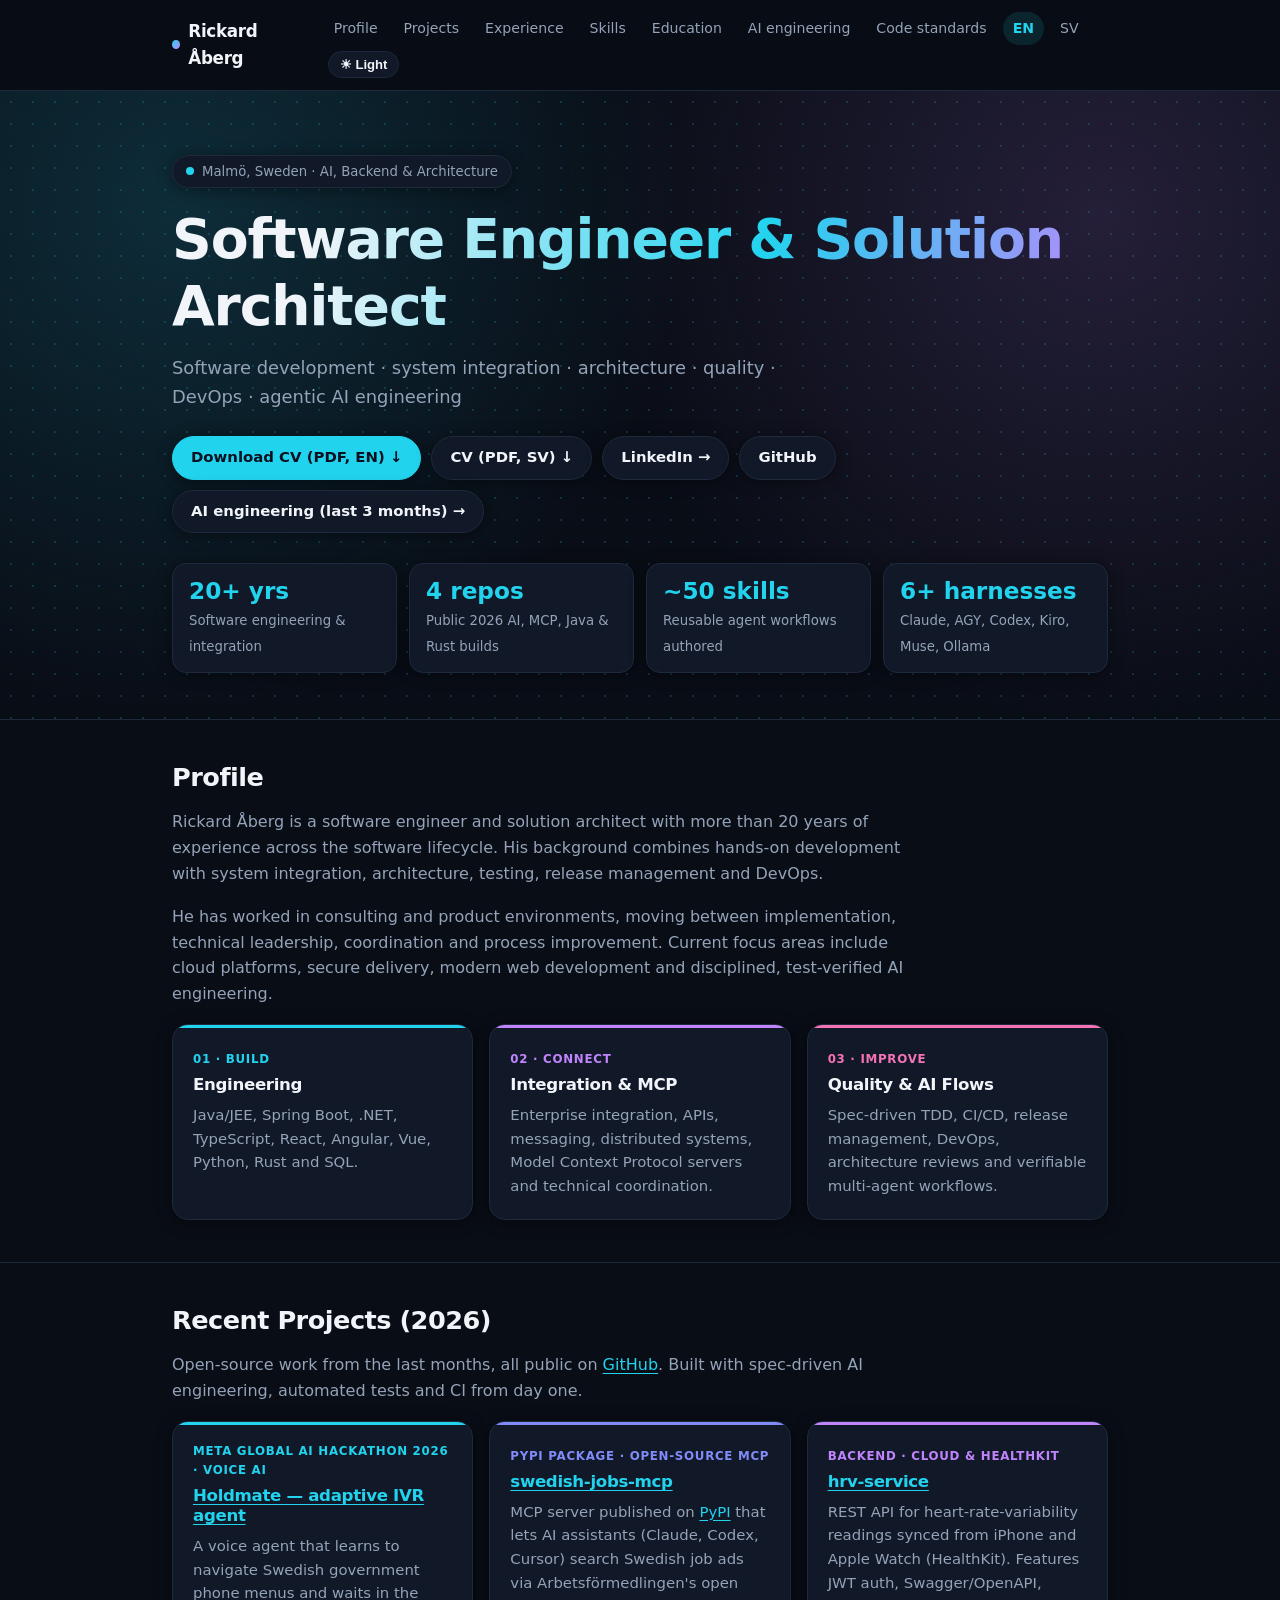
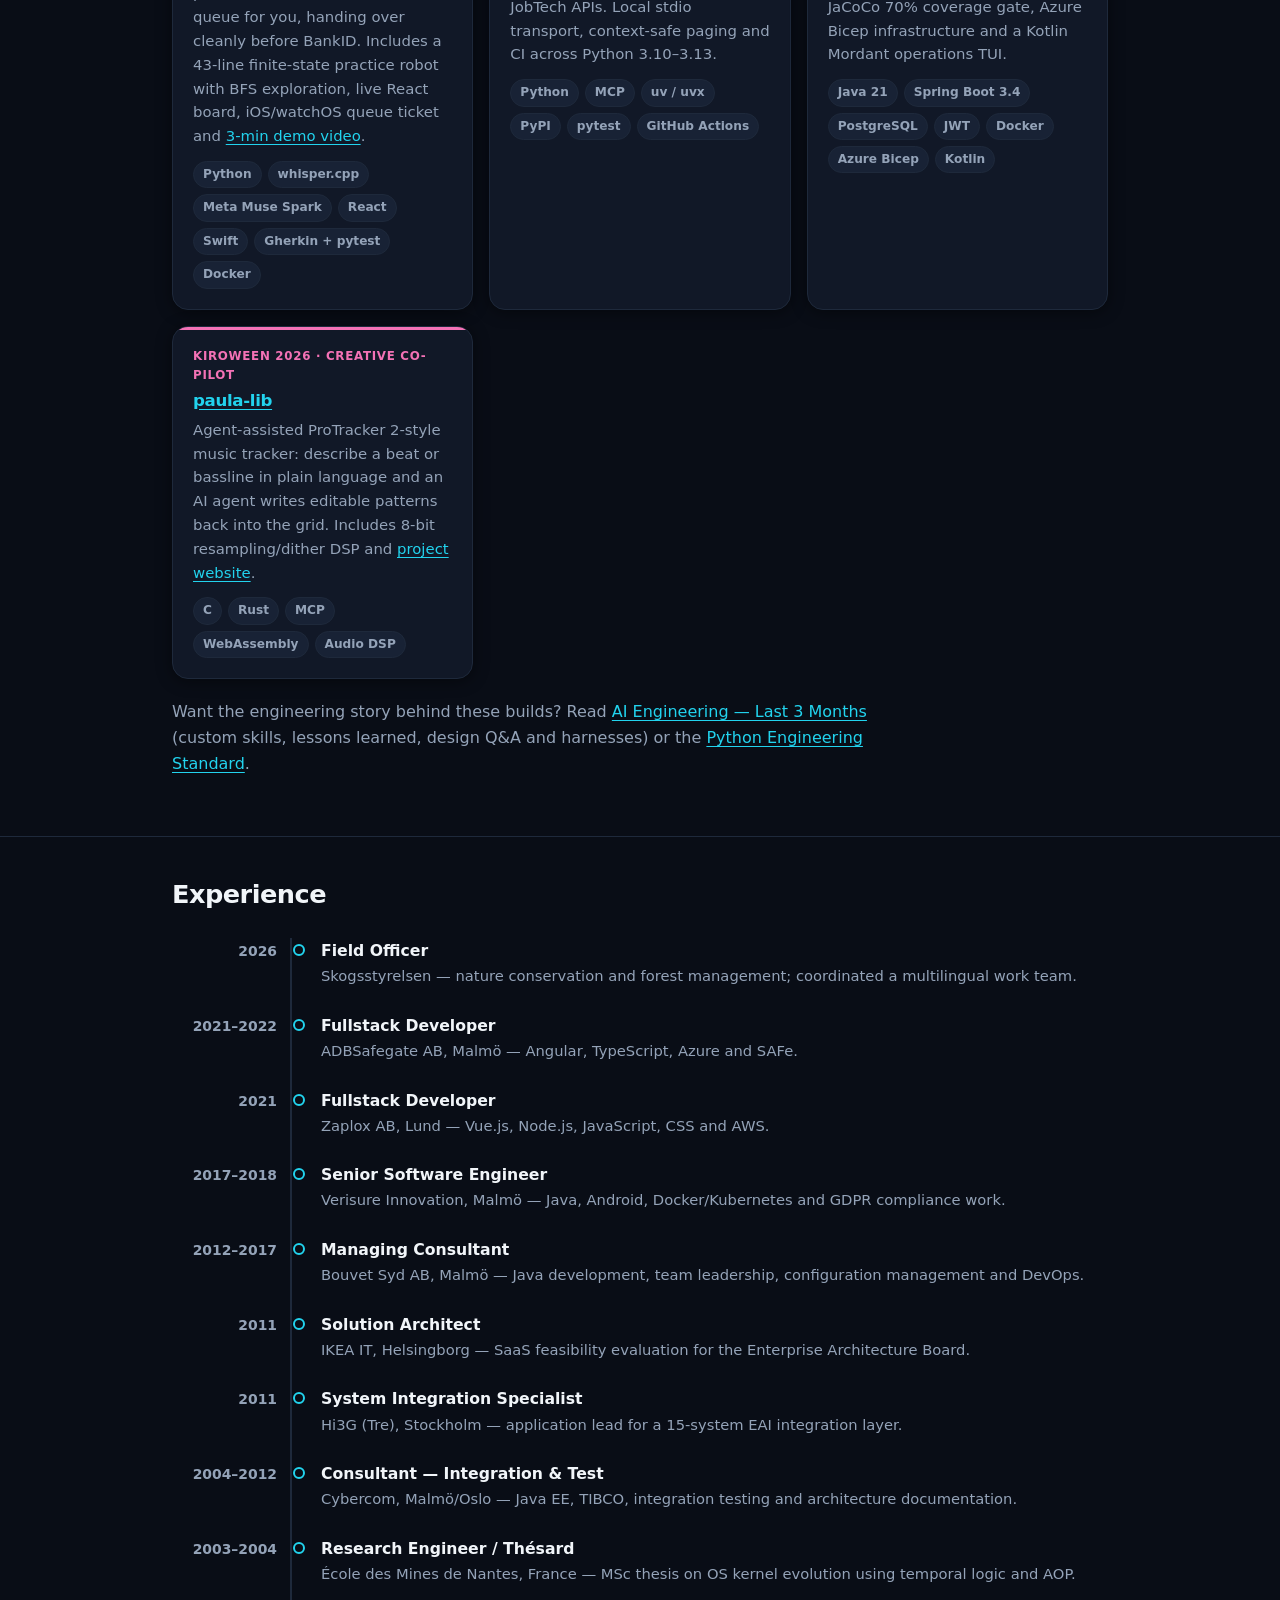
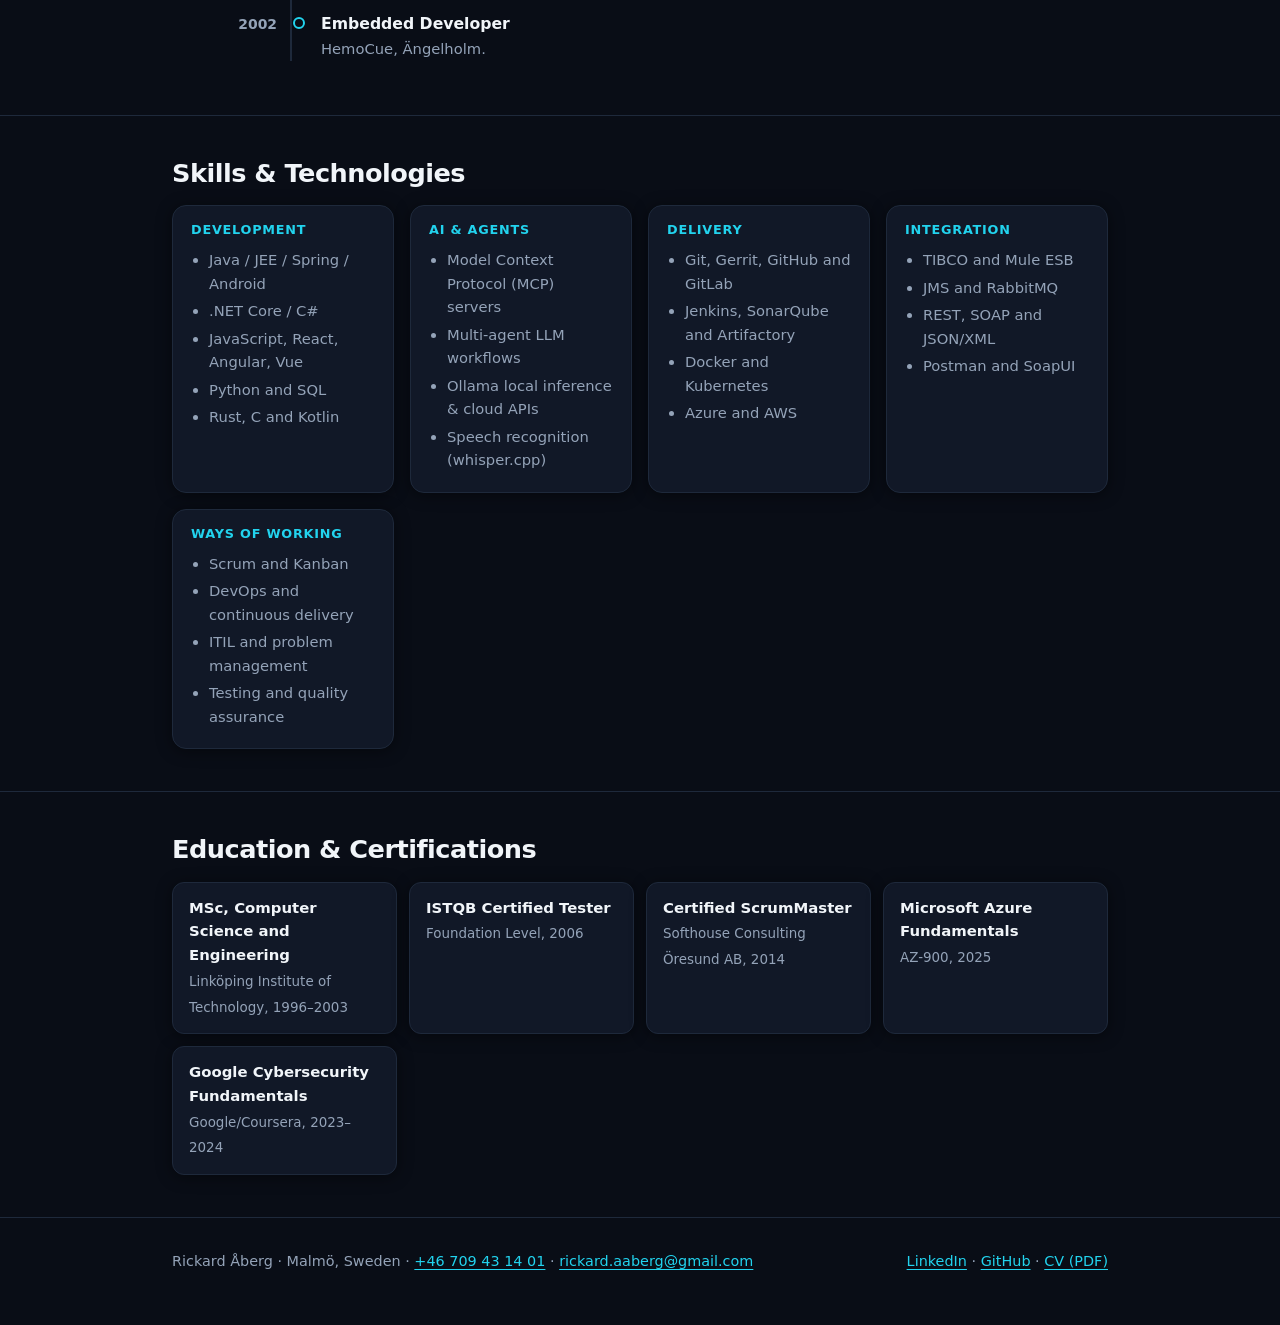
==== commit ce2c06a7: "Add Swedish CV page (sv.html), EN+SV PDF downloads and contact info" ====
--- a/index.html
+++ b/index.html
@@ -20,7 +20,9 @@
       <a href="#education">Education</a>
       <a href="ai-engineering.html">AI engineering</a>
       <a href="code-standards.html">Code standards</a>
-      <button id="theme-toggle" class="theme-toggle" type="button">☾ Dark</button>
+      <a href="index.html" aria-current="page">EN</a>
+      <a href="sv.html" lang="sv" title="Svensk version">SV</a>
+      <button id="theme-toggle" class="theme-toggle" type="button">☀ Light</button>
     </nav>
   </div>
 </header>
@@ -32,7 +34,9 @@
       <h1>Software Engineer &amp; Solution Architect</h1>
       <p class="subtitle">Software development · system integration · architecture · quality · DevOps · agentic AI engineering</p>
       <div class="buttons">
-        <a class="button primary" href="https://www.linkedin.com/in/rickard-%C3%A5berg-9866891/" target="_blank" rel="noopener">Connect on LinkedIn →</a>
+        <a class="button primary" href="cv/Rickard-Aberg-CV-EN.pdf" download>Download CV (PDF, EN) ↓</a>
+        <a class="button" href="cv/Rickard-Aberg-CV-SV.pdf" download>CV (PDF, SV) ↓</a>
+        <a class="button" href="https://www.linkedin.com/in/rickard-%C3%A5berg-9866891/" target="_blank" rel="noopener">LinkedIn →</a>
         <a class="button" href="https://github.com/kizouker" target="_blank" rel="noopener">GitHub</a>
         <a class="button" href="ai-engineering.html">AI engineering (last 3 months) →</a>
       </div>
@@ -139,8 +143,8 @@
 
 <footer>
   <div class="wrap">
-    <span>Rickard Åberg · Malmö, Sweden</span>
-    <span><a href="https://www.linkedin.com/in/rickard-%C3%A5berg-9866891/" target="_blank" rel="noopener">LinkedIn</a> · <a href="https://github.com/kizouker" target="_blank" rel="noopener">GitHub</a> · <a href="ai-engineering.html">AI engineering</a></span>
+    <span>Rickard Åberg · Malmö, Sweden · <a href="tel:+46709431401">+46 709 43 14 01</a> · <a href="mailto:rickard.aaberg@gmail.com">rickard.aaberg@gmail.com</a></span>
+    <span><a href="https://www.linkedin.com/in/rickard-%C3%A5berg-9866891/" target="_blank" rel="noopener">LinkedIn</a> · <a href="https://github.com/kizouker" target="_blank" rel="noopener">GitHub</a> · <a href="cv/Rickard-Aberg-CV-EN.pdf" download>CV (PDF)</a></span>
   </div>
 </footer>
 </body>
--- a/style.css
+++ b/style.css
@@ -1,37 +1,37 @@
 :root {
-  --bg: #f6f4ef;
+  --bg: #f8fafc;
   --bg-elev: #ffffff;
-  --fg: #18181b;
-  --muted: #52525b;
-  --border: #e2ddd3;
-  --accent: #0f766e;
-  --accent-2: #d97706;
-  --accent-3: #4f46e5;
-  --accent-4: #059669;
-  --accent-soft: #e6f4f1;
-  --code: #efece5;
-  --shadow: 0 2px 10px rgba(24, 24, 27, 0.05);
-  --shadow-hover: 0 12px 28px rgba(15, 118, 110, 0.13);
-  --grid-dot: rgba(15, 118, 110, 0.14);
-  --header-bg: rgba(246, 244, 239, 0.84);
+  --fg: #0f172a;
+  --muted: #475569;
+  --border: #e2e8f0;
+  --accent: #0891b2;
+  --accent-2: #9333ea;
+  --accent-3: #db2777;
+  --accent-4: #4f46e5;
+  --accent-soft: #ecfeff;
+  --code: #f1f5f9;
+  --shadow: 0 2px 10px rgba(15, 23, 42, 0.05);
+  --shadow-hover: 0 12px 28px rgba(8, 145, 178, 0.16);
+  --grid-dot: rgba(8, 145, 178, 0.16);
+  --header-bg: rgba(248, 250, 252, 0.86);
 }
 
 :root[data-theme="dark"] {
-  --bg: #0d1117;
-  --bg-elev: #161b22;
-  --fg: #f0f6fc;
-  --muted: #9ca3af;
-  --border: #2a313c;
-  --accent: #2dd4bf;
-  --accent-2: #fbbf24;
-  --accent-3: #818cf8;
-  --accent-4: #34d399;
-  --accent-soft: rgba(45, 212, 191, 0.12);
-  --code: #21262d;
-  --shadow: 0 2px 12px rgba(0, 0, 0, 0.35);
-  --shadow-hover: 0 14px 32px rgba(45, 212, 191, 0.14);
-  --grid-dot: rgba(45, 212, 191, 0.16);
-  --header-bg: rgba(13, 17, 23, 0.84);
+  --bg: #090d16;
+  --bg-elev: #111827;
+  --fg: #f1f5f9;
+  --muted: #94a3b8;
+  --border: #1e293b;
+  --accent: #22d3ee;
+  --accent-2: #c084fc;
+  --accent-3: #f472b6;
+  --accent-4: #818cf8;
+  --accent-soft: rgba(34, 211, 238, 0.12);
+  --code: #182235;
+  --shadow: 0 2px 16px rgba(0, 0, 0, 0.45);
+  --shadow-hover: 0 14px 36px rgba(34, 211, 238, 0.22);
+  --grid-dot: rgba(34, 211, 238, 0.18);
+  --header-bg: rgba(9, 13, 22, 0.86);
 }
 
 * { box-sizing: border-box; }
@@ -138,8 +138,8 @@
   padding: 64px 0 46px;
   border-top: 0;
   background-image:
-    radial-gradient(circle at 12% 18%, var(--accent-soft), transparent 44%),
-    radial-gradient(circle at 88% 22%, rgba(217, 119, 6, 0.08), transparent 40%),
+    radial-gradient(circle at 14% 18%, rgba(34, 211, 238, 0.16), transparent 42%),
+    radial-gradient(circle at 86% 20%, rgba(192, 132, 252, 0.15), transparent 42%),
     radial-gradient(var(--grid-dot) 1px, transparent 1px);
   background-size: auto, auto, 22px 22px;
 }
@@ -160,21 +160,21 @@
   width: 8px;
   height: 8px;
   border-radius: 50%;
-  background: var(--accent-4);
-  box-shadow: 0 0 0 0 rgba(5, 150, 105, 0.55);
+  background: var(--accent);
+  box-shadow: 0 0 0 0 rgba(34, 211, 238, 0.6);
   animation: pulse 2.2s infinite;
 }
 @keyframes pulse {
-  0% { box-shadow: 0 0 0 0 rgba(5, 150, 105, 0.55); }
-  70% { box-shadow: 0 0 0 8px rgba(5, 150, 105, 0); }
-  100% { box-shadow: 0 0 0 0 rgba(5, 150, 105, 0); }
+  0% { box-shadow: 0 0 0 0 rgba(34, 211, 238, 0.6); }
+  70% { box-shadow: 0 0 0 8px rgba(34, 211, 238, 0); }
+  100% { box-shadow: 0 0 0 0 rgba(34, 211, 238, 0); }
 }
 
 h1, h2, h3, h4 { line-height: 1.22; letter-spacing: -0.02em; }
 h1 {
   font-size: clamp(2.15rem, 5vw, 3.45rem);
   margin: 0 0 14px;
-  background: linear-gradient(110deg, var(--fg) 35%, var(--accent) 100%);
+  background: linear-gradient(105deg, var(--fg) 15%, var(--accent) 62%, var(--accent-2) 100%);
   -webkit-background-clip: text;
   background-clip: text;
   color: transparent;
@@ -215,7 +215,7 @@
   border-color: var(--accent);
   color: #ffffff;
 }
-:root[data-theme="dark"] .button.primary { color: #06211f; }
+:root[data-theme="dark"] .button.primary { color: #0b1120; }
 
 /* Stat strip */
 .stats {
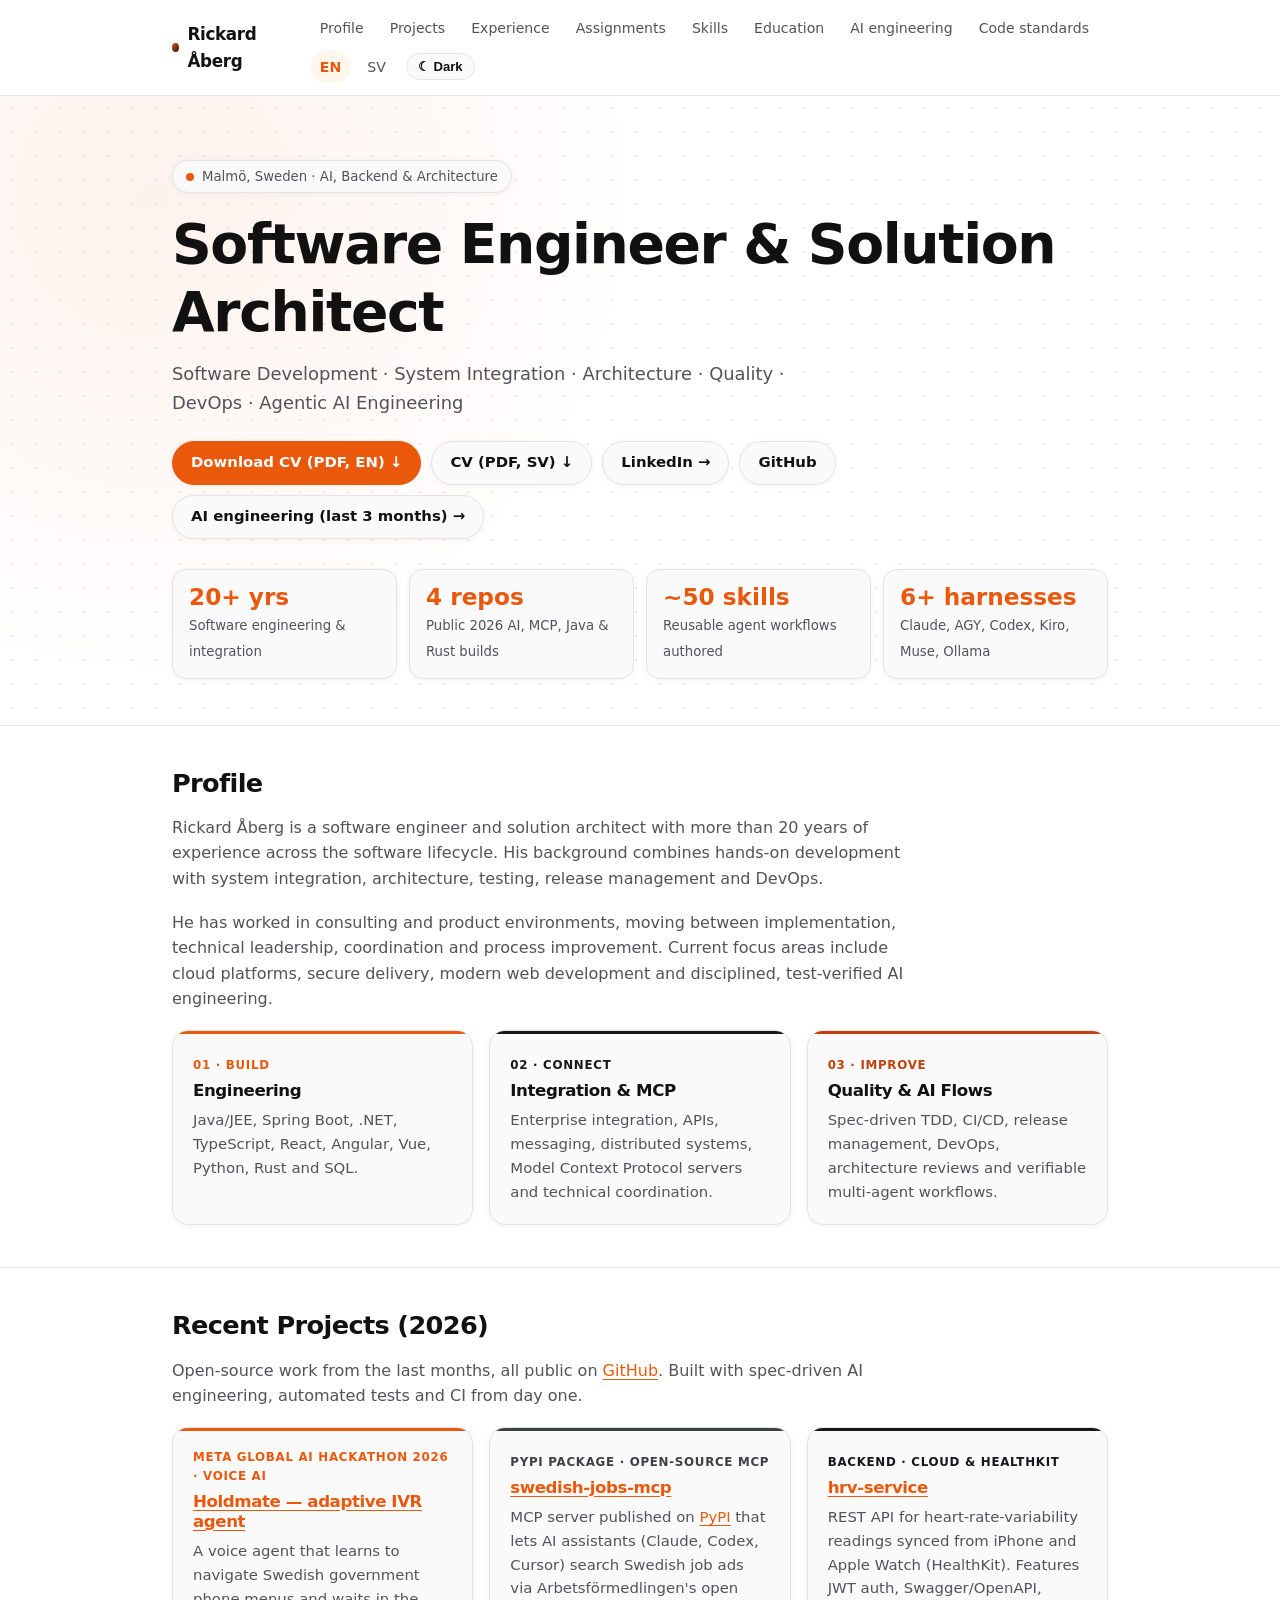
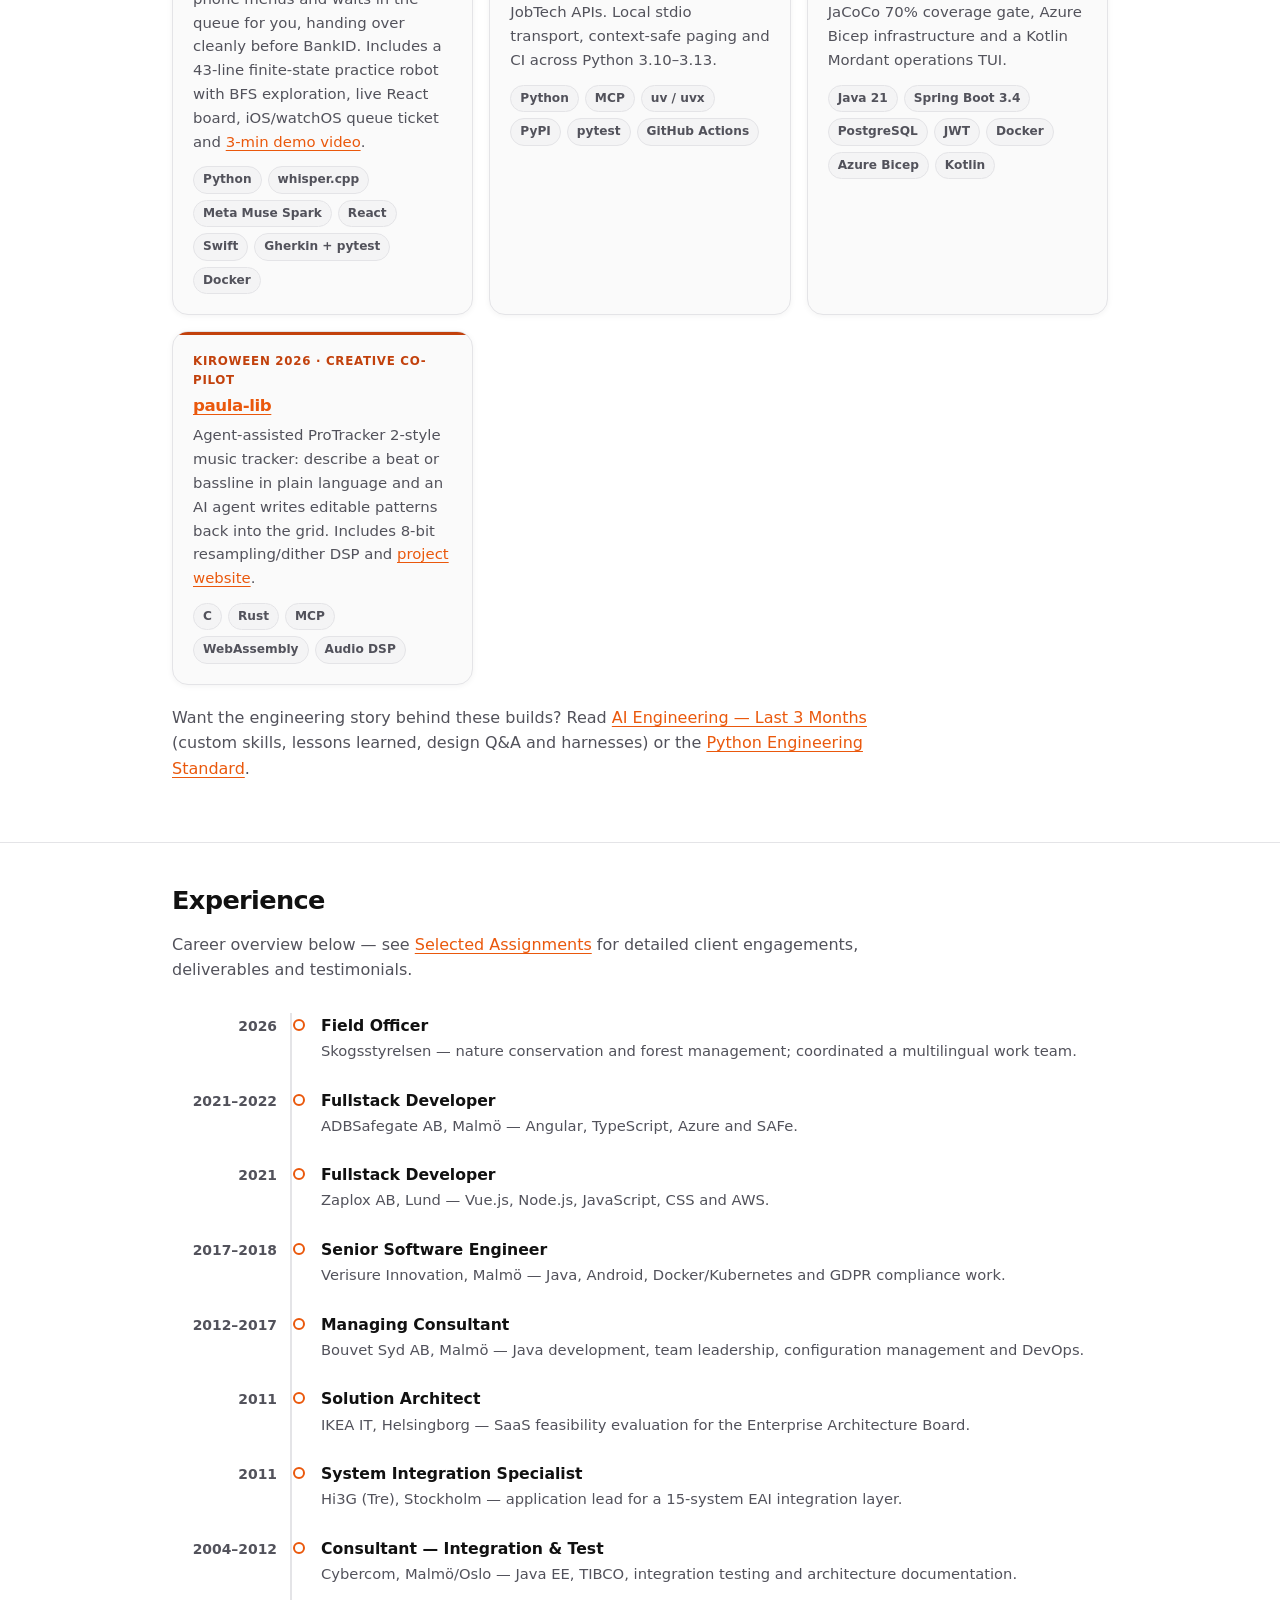
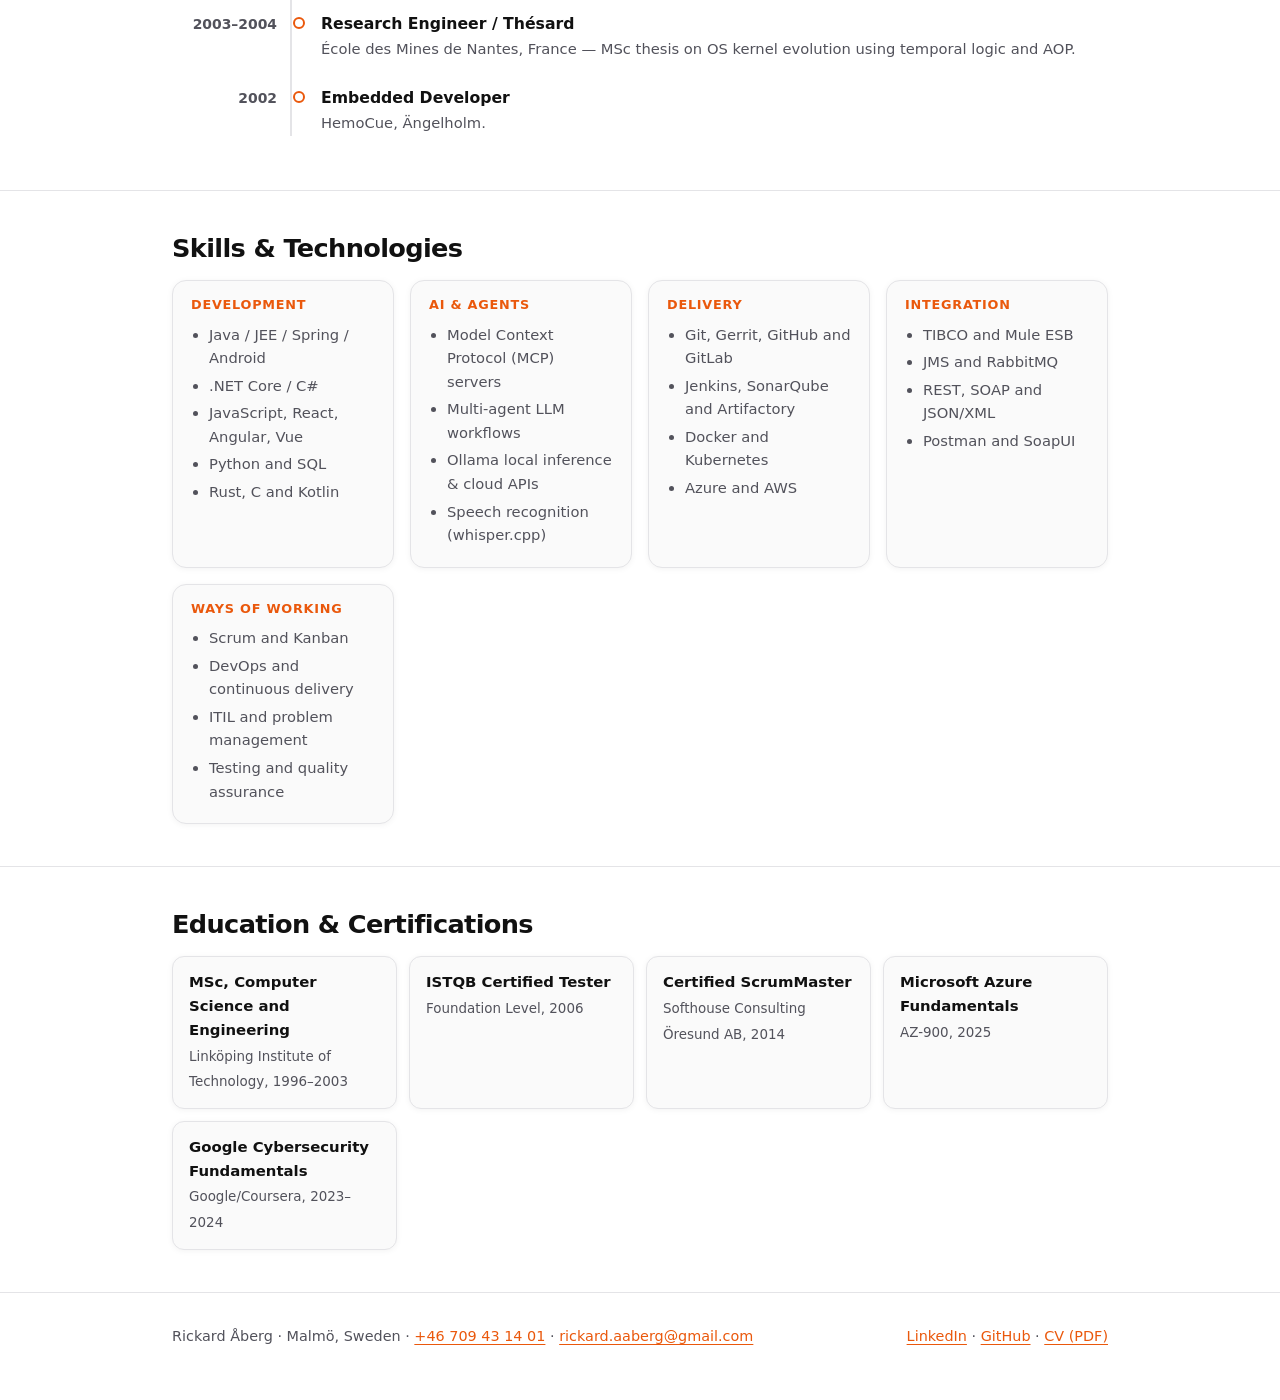
==== commit 091e2d82: "Try Nordic Minimal theme, fix subtitle casing and add Selected Assignments page" ====
--- a/index.html
+++ b/index.html
@@ -16,6 +16,7 @@
       <a href="#profile">Profile</a>
       <a href="#projects">Projects</a>
       <a href="#experience">Experience</a>
+      <a href="assignments.html">Assignments</a>
       <a href="#skills">Skills</a>
       <a href="#education">Education</a>
       <a href="ai-engineering.html">AI engineering</a>
@@ -32,7 +33,7 @@
     <div class="wrap">
       <div class="status-pill"><span class="pulse" aria-hidden="true"></span>Malmö, Sweden · AI, Backend &amp; Architecture</div>
       <h1>Software Engineer &amp; Solution Architect</h1>
-      <p class="subtitle">Software development · system integration · architecture · quality · DevOps · agentic AI engineering</p>
+      <p class="subtitle">Software Development · System Integration · Architecture · Quality · DevOps · Agentic AI Engineering</p>
       <div class="buttons">
         <a class="button primary" href="cv/Rickard-Aberg-CV-EN.pdf" download>Download CV (PDF, EN) ↓</a>
         <a class="button" href="cv/Rickard-Aberg-CV-SV.pdf" download>CV (PDF, SV) ↓</a>
@@ -99,6 +100,7 @@
   <section id="experience">
     <div class="wrap">
       <h2>Experience</h2>
+      <p class="lead">Career overview below — see <a href="assignments.html">Selected Assignments</a> for detailed client engagements, deliverables and testimonials.</p>
       <ul class="timeline">
         <li><span class="when">2026</span><span class="dot" aria-hidden="true"></span><span class="what"><strong>Field Officer</strong><span>Skogsstyrelsen — nature conservation and forest management; coordinated a multilingual work team.</span></span></li>
         <li><span class="when">2021–2022</span><span class="dot" aria-hidden="true"></span><span class="what"><strong>Fullstack Developer</strong><span>ADBSafegate AB, Malmö — Angular, TypeScript, Azure and SAFe.</span></span></li>
--- a/style.css
+++ b/style.css
@@ -1,37 +1,37 @@
 :root {
-  --bg: #f8fafc;
-  --bg-elev: #ffffff;
-  --fg: #0f172a;
-  --muted: #475569;
-  --border: #e2e8f0;
-  --accent: #0891b2;
-  --accent-2: #9333ea;
-  --accent-3: #db2777;
-  --accent-4: #4f46e5;
-  --accent-soft: #ecfeff;
-  --code: #f1f5f9;
-  --shadow: 0 2px 10px rgba(15, 23, 42, 0.05);
-  --shadow-hover: 0 12px 28px rgba(8, 145, 178, 0.16);
-  --grid-dot: rgba(8, 145, 178, 0.16);
-  --header-bg: rgba(248, 250, 252, 0.86);
+  --bg: #ffffff;
+  --bg-elev: #fafafa;
+  --fg: #111111;
+  --muted: #52525b;
+  --border: #e4e4e7;
+  --accent: #ea580c;
+  --accent-2: #18181b;
+  --accent-3: #c2410c;
+  --accent-4: #3f3f46;
+  --accent-soft: #fff7ed;
+  --code: #f4f4f5;
+  --shadow: 0 1px 6px rgba(17, 17, 17, 0.05);
+  --shadow-hover: 0 10px 26px rgba(234, 88, 12, 0.12);
+  --grid-dot: rgba(17, 17, 17, 0.09);
+  --header-bg: rgba(255, 255, 255, 0.88);
 }
 
 :root[data-theme="dark"] {
-  --bg: #090d16;
-  --bg-elev: #111827;
-  --fg: #f1f5f9;
-  --muted: #94a3b8;
-  --border: #1e293b;
-  --accent: #22d3ee;
-  --accent-2: #c084fc;
-  --accent-3: #f472b6;
-  --accent-4: #818cf8;
-  --accent-soft: rgba(34, 211, 238, 0.12);
-  --code: #182235;
-  --shadow: 0 2px 16px rgba(0, 0, 0, 0.45);
-  --shadow-hover: 0 14px 36px rgba(34, 211, 238, 0.22);
-  --grid-dot: rgba(34, 211, 238, 0.18);
-  --header-bg: rgba(9, 13, 22, 0.86);
+  --bg: #0c0c0d;
+  --bg-elev: #161618;
+  --fg: #fafafa;
+  --muted: #a1a1aa;
+  --border: #27272a;
+  --accent: #fb923c;
+  --accent-2: #f4f4f5;
+  --accent-3: #fdba74;
+  --accent-4: #d4d4d8;
+  --accent-soft: rgba(251, 146, 60, 0.13);
+  --code: #202024;
+  --shadow: 0 2px 14px rgba(0, 0, 0, 0.45);
+  --shadow-hover: 0 12px 30px rgba(251, 146, 60, 0.16);
+  --grid-dot: rgba(255, 255, 255, 0.09);
+  --header-bg: rgba(12, 12, 13, 0.88);
 }
 
 * { box-sizing: border-box; }
@@ -138,10 +138,9 @@
   padding: 64px 0 46px;
   border-top: 0;
   background-image:
-    radial-gradient(circle at 14% 18%, rgba(34, 211, 238, 0.16), transparent 42%),
-    radial-gradient(circle at 86% 20%, rgba(192, 132, 252, 0.15), transparent 42%),
+    radial-gradient(circle at 12% 16%, rgba(234, 88, 12, 0.08), transparent 40%),
     radial-gradient(var(--grid-dot) 1px, transparent 1px);
-  background-size: auto, auto, 22px 22px;
+  background-size: auto, 24px 24px;
 }
 .status-pill {
   display: inline-flex;
@@ -161,23 +160,20 @@
   height: 8px;
   border-radius: 50%;
   background: var(--accent);
-  box-shadow: 0 0 0 0 rgba(34, 211, 238, 0.6);
+  box-shadow: 0 0 0 0 rgba(234, 88, 12, 0.55);
   animation: pulse 2.2s infinite;
 }
 @keyframes pulse {
-  0% { box-shadow: 0 0 0 0 rgba(34, 211, 238, 0.6); }
-  70% { box-shadow: 0 0 0 8px rgba(34, 211, 238, 0); }
-  100% { box-shadow: 0 0 0 0 rgba(34, 211, 238, 0); }
-}
-
-h1, h2, h3, h4 { line-height: 1.22; letter-spacing: -0.02em; }
+  0% { box-shadow: 0 0 0 0 rgba(234, 88, 12, 0.55); }
+  70% { box-shadow: 0 0 0 8px rgba(234, 88, 12, 0); }
+  100% { box-shadow: 0 0 0 0 rgba(234, 88, 12, 0); }
+}
+
+h1, h2, h3, h4 { line-height: 1.22; letter-spacing: -0.025em; }
 h1 {
   font-size: clamp(2.15rem, 5vw, 3.45rem);
   margin: 0 0 14px;
-  background: linear-gradient(105deg, var(--fg) 15%, var(--accent) 62%, var(--accent-2) 100%);
-  -webkit-background-clip: text;
-  background-clip: text;
-  color: transparent;
+  color: var(--fg);
 }
 h2 { font-size: 1.6rem; margin: 0 0 16px; }
 h3 { font-size: 1.04rem; margin: 0 0 8px; }
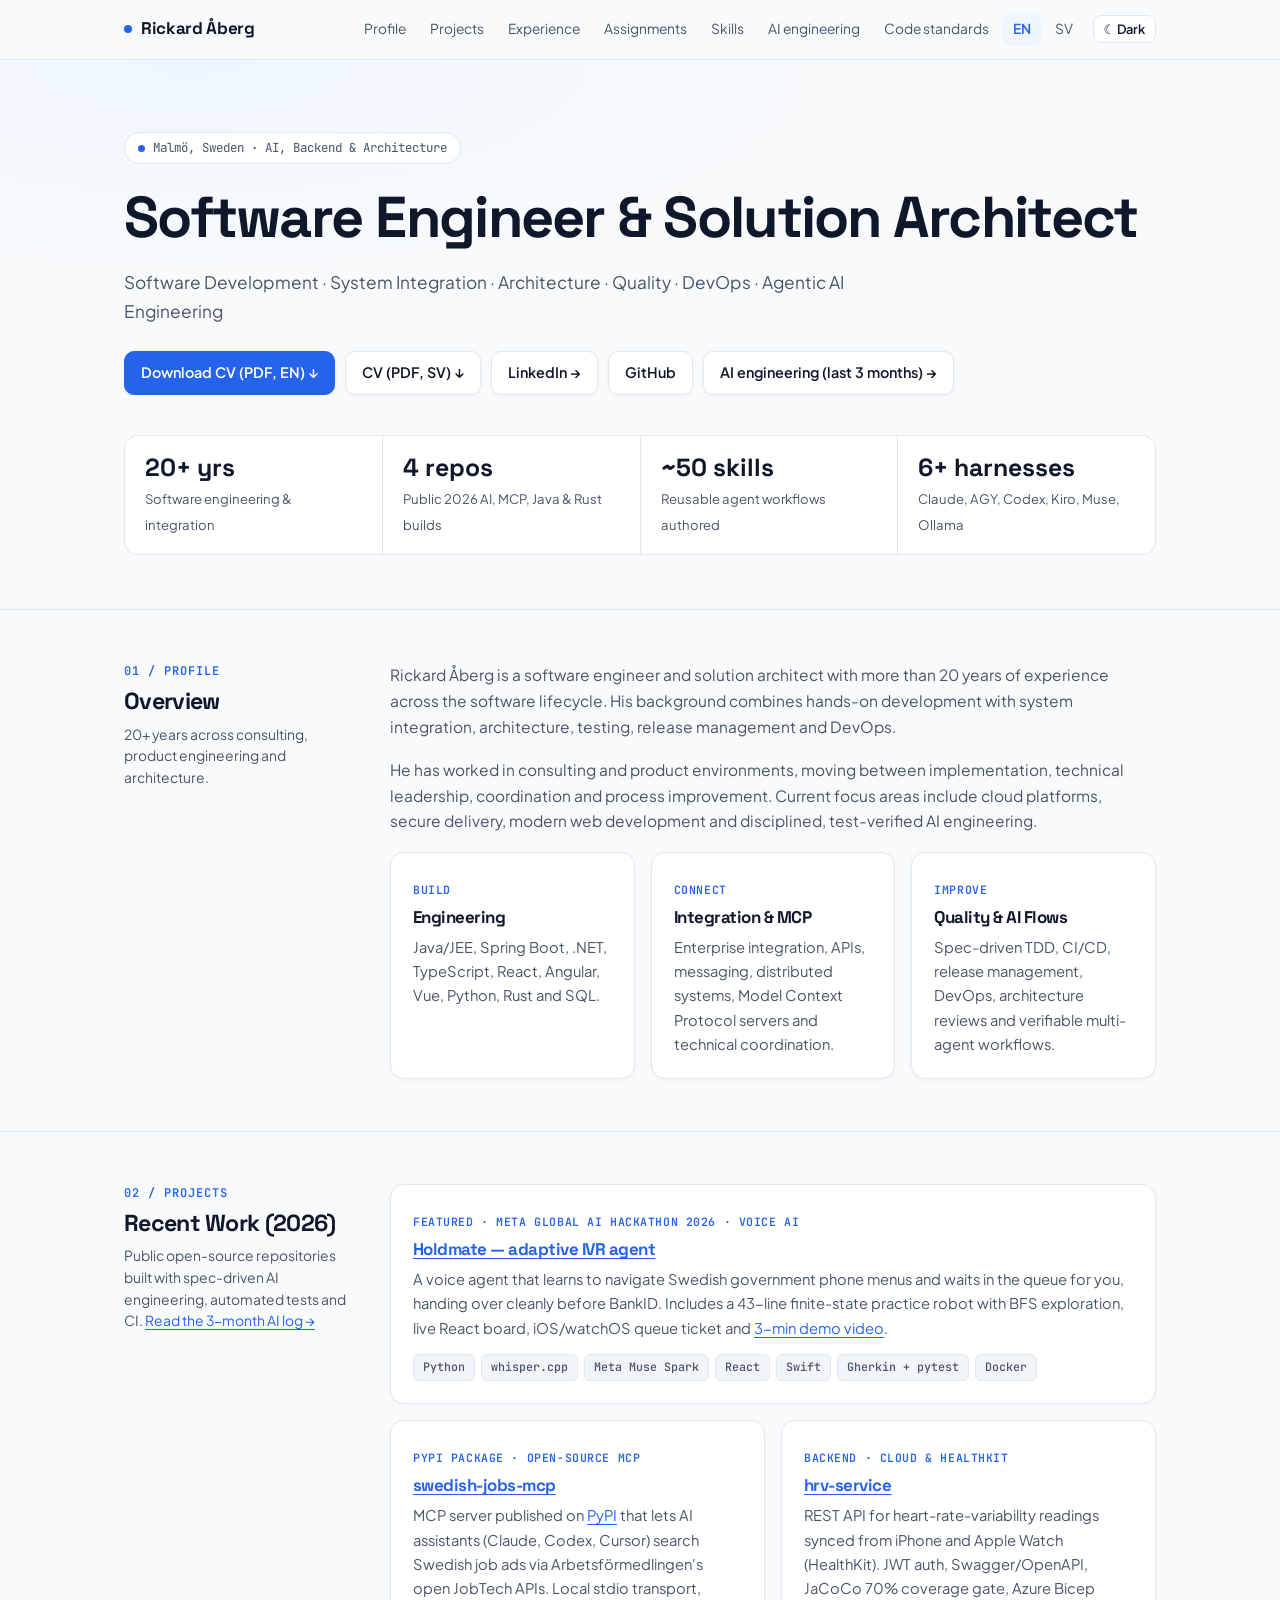
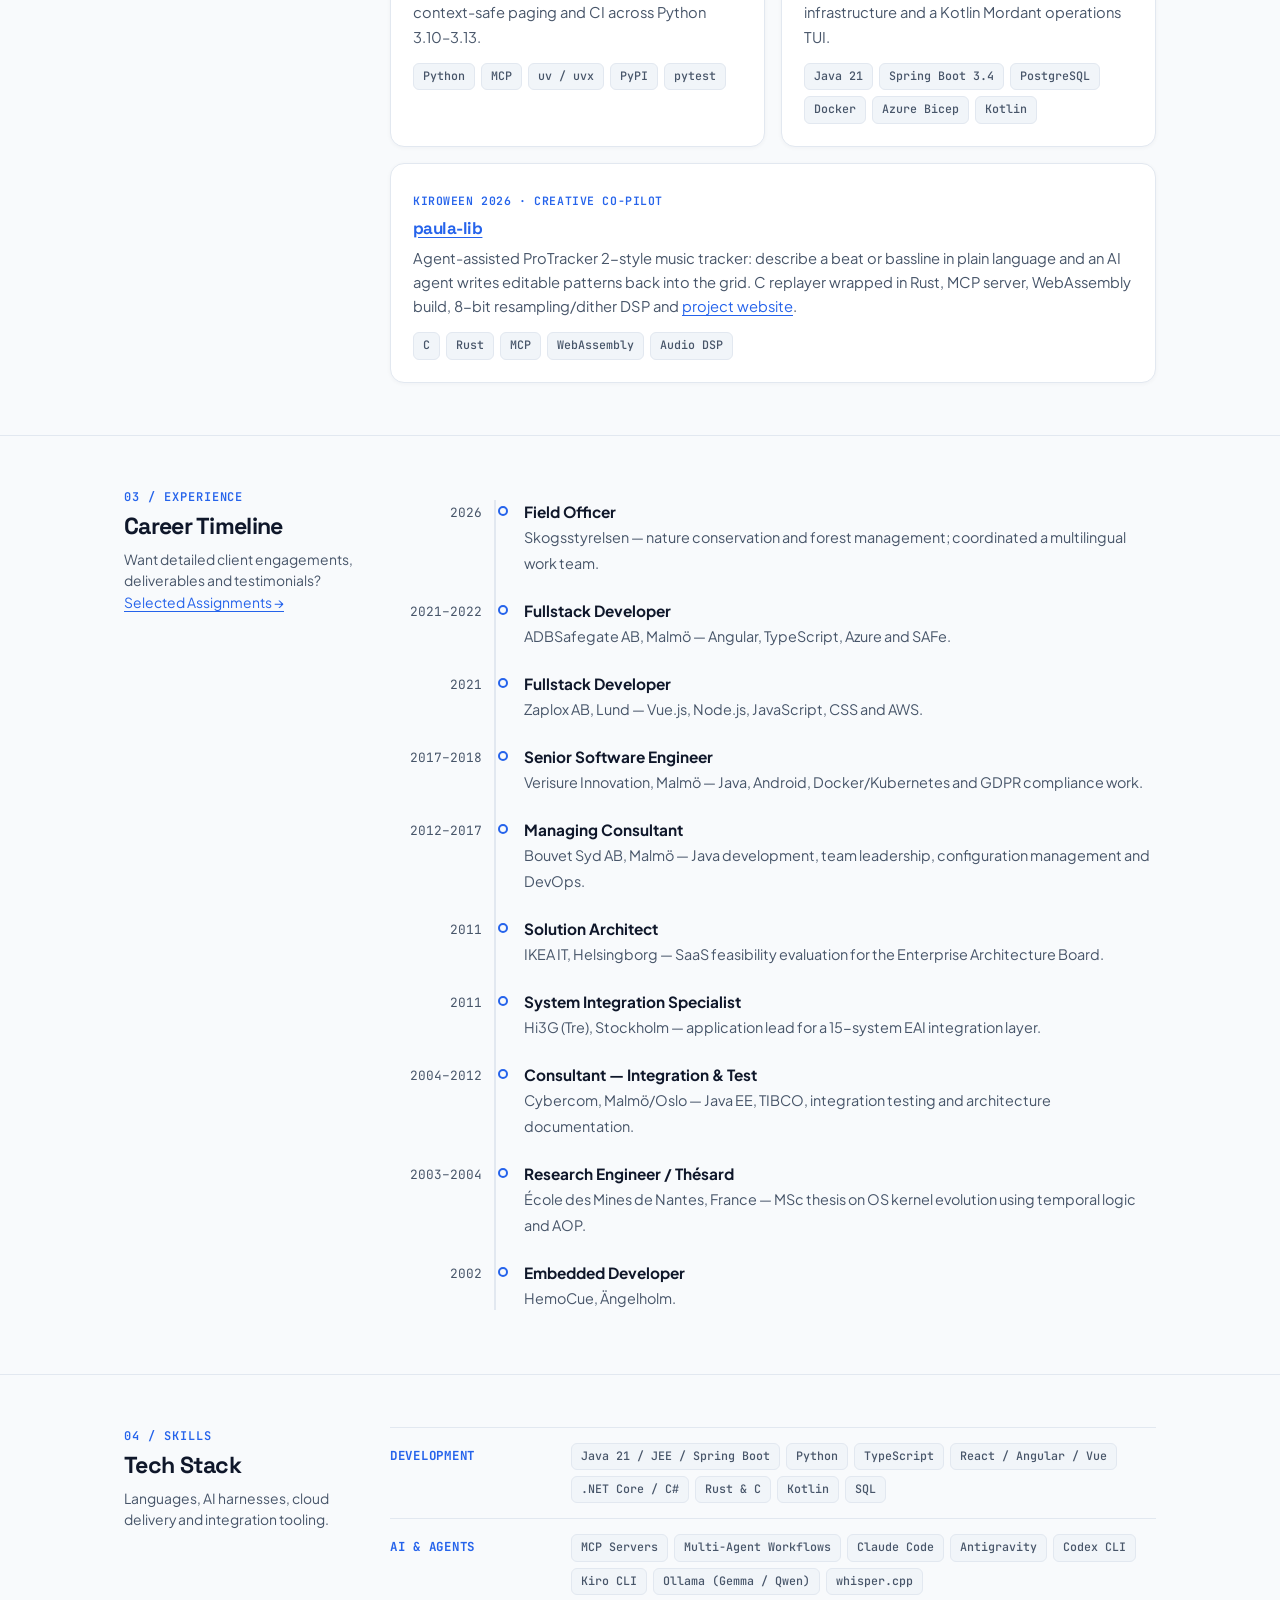
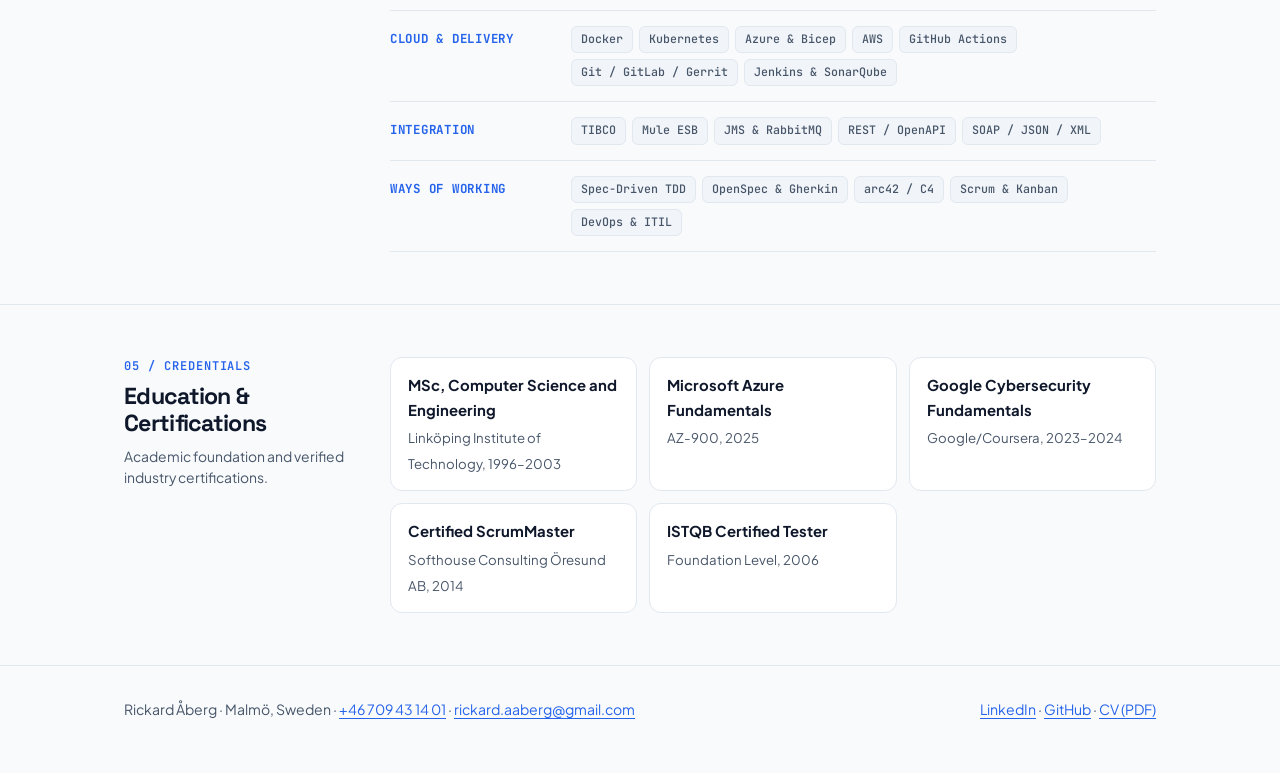
==== commit 378d1a1c: "Calm blue-slate palette, Space Grotesk + Plus Jakarta Sans + JetBrains Mono, editorial two-column sp" ====
--- a/index.html
+++ b/index.html
@@ -18,12 +18,11 @@
       <a href="#experience">Experience</a>
       <a href="assignments.html">Assignments</a>
       <a href="#skills">Skills</a>
-      <a href="#education">Education</a>
       <a href="ai-engineering.html">AI engineering</a>
       <a href="code-standards.html">Code standards</a>
       <a href="index.html" aria-current="page">EN</a>
       <a href="sv.html" lang="sv" title="Svensk version">SV</a>
-      <button id="theme-toggle" class="theme-toggle" type="button">☀ Light</button>
+      <button id="theme-toggle" class="theme-toggle" type="button">☾ Dark</button>
     </nav>
   </div>
 </header>
@@ -51,56 +50,69 @@
   </section>
 
   <section id="profile">
-    <div class="wrap">
-      <h2>Profile</h2>
-      <p class="lead">Rickard Åberg is a software engineer and solution architect with more than 20 years of experience across the software lifecycle. His background combines hands-on development with system integration, architecture, testing, release management and DevOps.</p>
-      <p class="lead">He has worked in consulting and product environments, moving between implementation, technical leadership, coordination and process improvement. Current focus areas include cloud platforms, secure delivery, modern web development and disciplined, test-verified AI engineering.</p>
-      <div class="cards">
-        <article class="card"><span class="eyebrow">01 · Build</span><h3>Engineering</h3><p>Java/JEE, Spring Boot, .NET, TypeScript, React, Angular, Vue, Python, Rust and SQL.</p></article>
-        <article class="card amber"><span class="eyebrow">02 · Connect</span><h3>Integration &amp; MCP</h3><p>Enterprise integration, APIs, messaging, distributed systems, Model Context Protocol servers and technical coordination.</p></article>
-        <article class="card indigo"><span class="eyebrow">03 · Improve</span><h3>Quality &amp; AI Flows</h3><p>Spec-driven TDD, CI/CD, release management, DevOps, architecture reviews and verifiable multi-agent workflows.</p></article>
+    <div class="wrap split">
+      <div class="split-rail">
+        <span class="section-num">01 / Profile</span>
+        <h2>Overview</h2>
+        <p>20+ years across consulting, product engineering and architecture.</p>
+      </div>
+      <div>
+        <p class="lead">Rickard Åberg is a software engineer and solution architect with more than 20 years of experience across the software lifecycle. His background combines hands-on development with system integration, architecture, testing, release management and DevOps.</p>
+        <p class="lead">He has worked in consulting and product environments, moving between implementation, technical leadership, coordination and process improvement. Current focus areas include cloud platforms, secure delivery, modern web development and disciplined, test-verified AI engineering.</p>
+        <div class="cards">
+          <article class="card"><span class="eyebrow">Build</span><h3>Engineering</h3><p>Java/JEE, Spring Boot, .NET, TypeScript, React, Angular, Vue, Python, Rust and SQL.</p></article>
+          <article class="card"><span class="eyebrow">Connect</span><h3>Integration &amp; MCP</h3><p>Enterprise integration, APIs, messaging, distributed systems, Model Context Protocol servers and technical coordination.</p></article>
+          <article class="card"><span class="eyebrow">Improve</span><h3>Quality &amp; AI Flows</h3><p>Spec-driven TDD, CI/CD, release management, DevOps, architecture reviews and verifiable multi-agent workflows.</p></article>
+        </div>
       </div>
     </div>
   </section>
 
   <section id="projects">
-    <div class="wrap">
-      <h2>Recent Projects (2026)</h2>
-      <p class="lead">Open-source work from the last months, all public on <a href="https://github.com/kizouker" target="_blank" rel="noopener">GitHub</a>. Built with spec-driven AI engineering, automated tests and CI from day one.</p>
-      <div class="cards two">
-        <article class="card">
-          <span class="eyebrow">Meta Global AI Hackathon 2026 · Voice AI</span>
-          <h3><a href="https://github.com/kizouker/adaptive-IVR-agent" target="_blank" rel="noopener">Holdmate — adaptive IVR agent</a></h3>
-          <p>A voice agent that learns to navigate Swedish government phone menus and waits in the queue for you, handing over cleanly before BankID. Includes a 43-line finite-state practice robot with BFS exploration, live React board, iOS/watchOS queue ticket and <a href="https://youtu.be/orxqS8rnxt0" target="_blank" rel="noopener">3-min demo video</a>.</p>
-          <div class="tags"><span class="tag">Python</span><span class="tag">whisper.cpp</span><span class="tag">Meta Muse Spark</span><span class="tag">React</span><span class="tag">Swift</span><span class="tag">Gherkin + pytest</span><span class="tag">Docker</span></div>
-        </article>
-        <article class="card emerald">
-          <span class="eyebrow">PyPI Package · Open-Source MCP</span>
-          <h3><a href="https://github.com/kizouker/swedish-jobs-mcp" target="_blank" rel="noopener">swedish-jobs-mcp</a></h3>
-          <p>MCP server published on <a href="https://pypi.org/project/swedish-jobs-mcp/" target="_blank" rel="noopener">PyPI</a> that lets AI assistants (Claude, Codex, Cursor) search Swedish job ads via Arbetsförmedlingen's open JobTech APIs. Local stdio transport, context-safe paging and CI across Python 3.10–3.13.</p>
-          <div class="tags"><span class="tag">Python</span><span class="tag">MCP</span><span class="tag">uv / uvx</span><span class="tag">PyPI</span><span class="tag">pytest</span><span class="tag">GitHub Actions</span></div>
-        </article>
-        <article class="card amber">
-          <span class="eyebrow">Backend · Cloud &amp; HealthKit</span>
-          <h3><a href="https://github.com/kizouker/hrv-service" target="_blank" rel="noopener">hrv-service</a></h3>
-          <p>REST API for heart-rate-variability readings synced from iPhone and Apple Watch (HealthKit). Features JWT auth, Swagger/OpenAPI, JaCoCo 70% coverage gate, Azure Bicep infrastructure and a Kotlin Mordant operations TUI.</p>
-          <div class="tags"><span class="tag">Java 21</span><span class="tag">Spring Boot 3.4</span><span class="tag">PostgreSQL</span><span class="tag">JWT</span><span class="tag">Docker</span><span class="tag">Azure Bicep</span><span class="tag">Kotlin</span></div>
-        </article>
-        <article class="card indigo">
-          <span class="eyebrow">Kiroween 2026 · Creative Co-Pilot</span>
-          <h3><a href="https://github.com/kizouker/paula-lib" target="_blank" rel="noopener">paula-lib</a></h3>
-          <p>Agent-assisted ProTracker 2-style music tracker: describe a beat or bassline in plain language and an AI agent writes editable patterns back into the grid. Includes 8-bit resampling/dither DSP and <a href="https://kizouker.github.io/paula-lib/" target="_blank" rel="noopener">project website</a>.</p>
-          <div class="tags"><span class="tag">C</span><span class="tag">Rust</span><span class="tag">MCP</span><span class="tag">WebAssembly</span><span class="tag">Audio DSP</span></div>
-        </article>
+    <div class="wrap split">
+      <div class="split-rail">
+        <span class="section-num">02 / Projects</span>
+        <h2>Recent Work (2026)</h2>
+        <p>Public open-source repositories built with spec-driven AI engineering, automated tests and CI. <a href="ai-engineering.html">Read the 3-month AI log →</a></p>
       </div>
-      <p class="lead" style="margin-top:20px">Want the engineering story behind these builds? Read <a href="ai-engineering.html">AI Engineering — Last 3 Months</a> (custom skills, lessons learned, design Q&amp;A and harnesses) or the <a href="code-standards.html">Python Engineering Standard</a>.</p>
+      <div>
+        <div class="cards two">
+          <article class="card featured">
+            <span class="eyebrow">Featured · Meta Global AI Hackathon 2026 · Voice AI</span>
+            <h3><a href="https://github.com/kizouker/adaptive-IVR-agent" target="_blank" rel="noopener">Holdmate — adaptive IVR agent</a></h3>
+            <p>A voice agent that learns to navigate Swedish government phone menus and waits in the queue for you, handing over cleanly before BankID. Includes a 43-line finite-state practice robot with BFS exploration, live React board, iOS/watchOS queue ticket and <a href="https://youtu.be/orxqS8rnxt0" target="_blank" rel="noopener">3-min demo video</a>.</p>
+            <div class="tags"><span class="tag">Python</span><span class="tag">whisper.cpp</span><span class="tag">Meta Muse Spark</span><span class="tag">React</span><span class="tag">Swift</span><span class="tag">Gherkin + pytest</span><span class="tag">Docker</span></div>
+          </article>
+          <article class="card">
+            <span class="eyebrow">PyPI Package · Open-Source MCP</span>
+            <h3><a href="https://github.com/kizouker/swedish-jobs-mcp" target="_blank" rel="noopener">swedish-jobs-mcp</a></h3>
+            <p>MCP server published on <a href="https://pypi.org/project/swedish-jobs-mcp/" target="_blank" rel="noopener">PyPI</a> that lets AI assistants (Claude, Codex, Cursor) search Swedish job ads via Arbetsförmedlingen's open JobTech APIs. Local stdio transport, context-safe paging and CI across Python 3.10–3.13.</p>
+            <div class="tags"><span class="tag">Python</span><span class="tag">MCP</span><span class="tag">uv / uvx</span><span class="tag">PyPI</span><span class="tag">pytest</span></div>
+          </article>
+          <article class="card">
+            <span class="eyebrow">Backend · Cloud &amp; HealthKit</span>
+            <h3><a href="https://github.com/kizouker/hrv-service" target="_blank" rel="noopener">hrv-service</a></h3>
+            <p>REST API for heart-rate-variability readings synced from iPhone and Apple Watch (HealthKit). JWT auth, Swagger/OpenAPI, JaCoCo 70% coverage gate, Azure Bicep infrastructure and a Kotlin Mordant operations TUI.</p>
+            <div class="tags"><span class="tag">Java 21</span><span class="tag">Spring Boot 3.4</span><span class="tag">PostgreSQL</span><span class="tag">Docker</span><span class="tag">Azure Bicep</span><span class="tag">Kotlin</span></div>
+          </article>
+          <article class="card featured">
+            <span class="eyebrow">Kiroween 2026 · Creative Co-Pilot</span>
+            <h3><a href="https://github.com/kizouker/paula-lib" target="_blank" rel="noopener">paula-lib</a></h3>
+            <p>Agent-assisted ProTracker 2-style music tracker: describe a beat or bassline in plain language and an AI agent writes editable patterns back into the grid. C replayer wrapped in Rust, MCP server, WebAssembly build, 8-bit resampling/dither DSP and <a href="https://kizouker.github.io/paula-lib/" target="_blank" rel="noopener">project website</a>.</p>
+            <div class="tags"><span class="tag">C</span><span class="tag">Rust</span><span class="tag">MCP</span><span class="tag">WebAssembly</span><span class="tag">Audio DSP</span></div>
+          </article>
+        </div>
+      </div>
     </div>
   </section>
 
   <section id="experience">
-    <div class="wrap">
-      <h2>Experience</h2>
-      <p class="lead">Career overview below — see <a href="assignments.html">Selected Assignments</a> for detailed client engagements, deliverables and testimonials.</p>
+    <div class="wrap split">
+      <div class="split-rail">
+        <span class="section-num">03 / Experience</span>
+        <h2>Career Timeline</h2>
+        <p>Want detailed client engagements, deliverables and testimonials? <a href="assignments.html">Selected Assignments →</a></p>
+      </div>
       <ul class="timeline">
         <li><span class="when">2026</span><span class="dot" aria-hidden="true"></span><span class="what"><strong>Field Officer</strong><span>Skogsstyrelsen — nature conservation and forest management; coordinated a multilingual work team.</span></span></li>
         <li><span class="when">2021–2022</span><span class="dot" aria-hidden="true"></span><span class="what"><strong>Fullstack Developer</strong><span>ADBSafegate AB, Malmö — Angular, TypeScript, Azure and SAFe.</span></span></li>
@@ -117,27 +129,35 @@
   </section>
 
   <section id="skills">
-    <div class="wrap">
-      <h2>Skills &amp; Technologies</h2>
-      <div class="columns">
-        <div class="col-box"><h3>Development</h3><ul><li>Java / JEE / Spring / Android</li><li>.NET Core / C#</li><li>JavaScript, React, Angular, Vue</li><li>Python and SQL</li><li>Rust, C and Kotlin</li></ul></div>
-        <div class="col-box"><h3>AI &amp; Agents</h3><ul><li>Model Context Protocol (MCP) servers</li><li>Multi-agent LLM workflows</li><li>Ollama local inference &amp; cloud APIs</li><li>Speech recognition (whisper.cpp)</li></ul></div>
-        <div class="col-box"><h3>Delivery</h3><ul><li>Git, Gerrit, GitHub and GitLab</li><li>Jenkins, SonarQube and Artifactory</li><li>Docker and Kubernetes</li><li>Azure and AWS</li></ul></div>
-        <div class="col-box"><h3>Integration</h3><ul><li>TIBCO and Mule ESB</li><li>JMS and RabbitMQ</li><li>REST, SOAP and JSON/XML</li><li>Postman and SoapUI</li></ul></div>
-        <div class="col-box"><h3>Ways of Working</h3><ul><li>Scrum and Kanban</li><li>DevOps and continuous delivery</li><li>ITIL and problem management</li><li>Testing and quality assurance</li></ul></div>
+    <div class="wrap split">
+      <div class="split-rail">
+        <span class="section-num">04 / Skills</span>
+        <h2>Tech Stack</h2>
+        <p>Languages, AI harnesses, cloud delivery and integration tooling.</p>
+      </div>
+      <div class="skill-rows">
+        <div class="skill-row"><h3>Development</h3><div class="tags"><span class="tag">Java 21 / JEE / Spring Boot</span><span class="tag">Python</span><span class="tag">TypeScript</span><span class="tag">React / Angular / Vue</span><span class="tag">.NET Core / C#</span><span class="tag">Rust &amp; C</span><span class="tag">Kotlin</span><span class="tag">SQL</span></div></div>
+        <div class="skill-row"><h3>AI &amp; Agents</h3><div class="tags"><span class="tag">MCP Servers</span><span class="tag">Multi-Agent Workflows</span><span class="tag">Claude Code</span><span class="tag">Antigravity</span><span class="tag">Codex CLI</span><span class="tag">Kiro CLI</span><span class="tag">Ollama (Gemma / Qwen)</span><span class="tag">whisper.cpp</span></div></div>
+        <div class="skill-row"><h3>Cloud &amp; Delivery</h3><div class="tags"><span class="tag">Docker</span><span class="tag">Kubernetes</span><span class="tag">Azure &amp; Bicep</span><span class="tag">AWS</span><span class="tag">GitHub Actions</span><span class="tag">Git / GitLab / Gerrit</span><span class="tag">Jenkins &amp; SonarQube</span></div></div>
+        <div class="skill-row"><h3>Integration</h3><div class="tags"><span class="tag">TIBCO</span><span class="tag">Mule ESB</span><span class="tag">JMS &amp; RabbitMQ</span><span class="tag">REST / OpenAPI</span><span class="tag">SOAP / JSON / XML</span></div></div>
+        <div class="skill-row"><h3>Ways of Working</h3><div class="tags"><span class="tag">Spec-Driven TDD</span><span class="tag">OpenSpec &amp; Gherkin</span><span class="tag">arc42 / C4</span><span class="tag">Scrum &amp; Kanban</span><span class="tag">DevOps &amp; ITIL</span></div></div>
       </div>
     </div>
   </section>
 
   <section id="education">
-    <div class="wrap">
-      <h2>Education &amp; Certifications</h2>
+    <div class="wrap split">
+      <div class="split-rail">
+        <span class="section-num">05 / Credentials</span>
+        <h2>Education &amp; Certifications</h2>
+        <p>Academic foundation and verified industry certifications.</p>
+      </div>
       <div class="certs">
         <div class="cert"><strong>MSc, Computer Science and Engineering</strong><span>Linköping Institute of Technology, 1996–2003</span></div>
-        <div class="cert"><strong>ISTQB Certified Tester</strong><span>Foundation Level, 2006</span></div>
-        <div class="cert"><strong>Certified ScrumMaster</strong><span>Softhouse Consulting Öresund AB, 2014</span></div>
         <div class="cert"><strong>Microsoft Azure Fundamentals</strong><span>AZ-900, 2025</span></div>
         <div class="cert"><strong>Google Cybersecurity Fundamentals</strong><span>Google/Coursera, 2023–2024</span></div>
+        <div class="cert"><strong>Certified ScrumMaster</strong><span>Softhouse Consulting Öresund AB, 2014</span></div>
+        <div class="cert"><strong>ISTQB Certified Tester</strong><span>Foundation Level, 2006</span></div>
       </div>
     </div>
   </section>
--- a/style.css
+++ b/style.css
@@ -1,37 +1,40 @@
+@import url('https://fonts.googleapis.com/css2?family=JetBrains+Mono:wght@400;600&family=Plus+Jakarta+Sans:wght@400;500;600;700&family=Space+Grotesk:wght@500;600;700&display=swap');
+
 :root {
-  --bg: #ffffff;
-  --bg-elev: #fafafa;
-  --fg: #111111;
-  --muted: #52525b;
-  --border: #e4e4e7;
-  --accent: #ea580c;
-  --accent-2: #18181b;
-  --accent-3: #c2410c;
-  --accent-4: #3f3f46;
-  --accent-soft: #fff7ed;
-  --code: #f4f4f5;
-  --shadow: 0 1px 6px rgba(17, 17, 17, 0.05);
-  --shadow-hover: 0 10px 26px rgba(234, 88, 12, 0.12);
-  --grid-dot: rgba(17, 17, 17, 0.09);
-  --header-bg: rgba(255, 255, 255, 0.88);
+  --bg: #f8fafc;
+  --bg-elev: #ffffff;
+  --fg: #0f172a;
+  --muted: #475569;
+  --border: #e2e8f0;
+  --accent: #2563eb;
+  --accent-2: #4f46e5;
+  --accent-3: #0284c7;
+  --accent-4: #6366f1;
+  --accent-soft: #eff6ff;
+  --code: #f1f5f9;
+  --shadow: 0 1px 4px rgba(15, 23, 42, 0.04);
+  --shadow-hover: 0 10px 28px rgba(37, 99, 235, 0.10);
+  --header-bg: rgba(248, 250, 252, 0.88);
+  --font-display: "Space Grotesk", system-ui, -apple-system, sans-serif;
+  --font-body: "Plus Jakarta Sans", system-ui, -apple-system, sans-serif;
+  --font-mono: "JetBrains Mono", ui-monospace, SFMono-Regular, Menlo, monospace;
 }
 
 :root[data-theme="dark"] {
-  --bg: #0c0c0d;
-  --bg-elev: #161618;
-  --fg: #fafafa;
-  --muted: #a1a1aa;
-  --border: #27272a;
-  --accent: #fb923c;
-  --accent-2: #f4f4f5;
-  --accent-3: #fdba74;
-  --accent-4: #d4d4d8;
-  --accent-soft: rgba(251, 146, 60, 0.13);
-  --code: #202024;
-  --shadow: 0 2px 14px rgba(0, 0, 0, 0.45);
-  --shadow-hover: 0 12px 30px rgba(251, 146, 60, 0.16);
-  --grid-dot: rgba(255, 255, 255, 0.09);
-  --header-bg: rgba(12, 12, 13, 0.88);
+  --bg: #0b1120;
+  --bg-elev: #111827;
+  --fg: #f1f5f9;
+  --muted: #94a3b8;
+  --border: #1e293b;
+  --accent: #60a5fa;
+  --accent-2: #818cf8;
+  --accent-3: #38bdf8;
+  --accent-4: #a5b4fc;
+  --accent-soft: rgba(96, 165, 250, 0.12);
+  --code: #1a2335;
+  --shadow: 0 2px 12px rgba(0, 0, 0, 0.35);
+  --shadow-hover: 0 12px 32px rgba(96, 165, 250, 0.14);
+  --header-bg: rgba(11, 17, 32, 0.88);
 }
 
 * { box-sizing: border-box; }
@@ -40,18 +43,20 @@
   margin: 0;
   background: var(--bg);
   color: var(--fg);
-  font-family: system-ui, -apple-system, "Segoe UI", Roboto, sans-serif;
-  line-height: 1.6;
+  font-family: var(--font-body);
+  font-size: 15.5px;
+  line-height: 1.65;
+  -webkit-font-smoothing: antialiased;
   transition: background-color 0.2s ease, color 0.2s ease;
 }
 a { color: var(--accent); text-underline-offset: 3px; }
-a:hover { opacity: 0.85; }
+a:hover { opacity: 0.82; }
 code {
   background: var(--code);
   border-radius: 5px;
   padding: 2px 6px;
-  font-family: ui-monospace, SFMono-Regular, Menlo, Monaco, Consolas, monospace;
-  font-size: 0.86em;
+  font-family: var(--font-mono);
+  font-size: 0.84em;
   color: var(--fg);
 }
 pre {
@@ -63,7 +68,7 @@
 }
 pre code { background: transparent; padding: 0; }
 
-.wrap { max-width: 980px; margin: 0 auto; padding: 0 22px; }
+.wrap { max-width: 1080px; margin: 0 auto; padding: 0 24px; }
 
 /* Sticky glass header */
 header {
@@ -71,8 +76,8 @@
   top: 0;
   z-index: 20;
   background: var(--header-bg);
-  backdrop-filter: blur(10px);
-  -webkit-backdrop-filter: blur(10px);
+  backdrop-filter: blur(12px);
+  -webkit-backdrop-filter: blur(12px);
   border-bottom: 1px solid var(--border);
 }
 header .wrap {
@@ -80,108 +85,103 @@
   justify-content: space-between;
   align-items: center;
   gap: 16px;
-  padding: 12px 22px;
+  padding: 13px 24px;
 }
 .brand {
-  font-weight: 750;
-  font-size: 1.05rem;
+  font-family: var(--font-display);
+  font-weight: 700;
+  font-size: 1.06rem;
   color: var(--fg);
   text-decoration: none;
   letter-spacing: -0.02em;
   display: inline-flex;
   align-items: center;
-  gap: 8px;
+  gap: 9px;
 }
 .brand-dot {
-  width: 9px;
-  height: 9px;
+  width: 8px;
+  height: 8px;
   border-radius: 50%;
-  background: linear-gradient(135deg, var(--accent), var(--accent-2));
+  background: var(--accent);
 }
 nav {
   display: flex;
   align-items: center;
-  gap: 6px;
+  gap: 4px;
   flex-wrap: wrap;
-  font-size: 0.88rem;
+  font-size: 0.86rem;
 }
 nav a {
   color: var(--muted);
   text-decoration: none;
   padding: 5px 10px;
-  border-radius: 999px;
+  border-radius: 8px;
   transition: background-color 0.15s ease, color 0.15s ease;
 }
 nav a:hover { background: var(--accent-soft); color: var(--fg); opacity: 1; }
 nav a[aria-current="page"] {
   background: var(--accent-soft);
   color: var(--accent);
-  font-weight: 650;
+  font-weight: 600;
 }
 .theme-toggle {
   border: 1px solid var(--border);
   background: var(--bg-elev);
   color: var(--fg);
-  border-radius: 999px;
-  padding: 5px 11px;
-  font-size: 0.82rem;
+  border-radius: 8px;
+  padding: 5px 10px;
+  font-family: var(--font-body);
+  font-size: 0.8rem;
   font-weight: 600;
   cursor: pointer;
-  margin-left: 4px;
-  transition: border-color 0.15s ease, transform 0.15s ease;
-}
-.theme-toggle:hover { border-color: var(--accent); transform: translateY(-1px); }
+  margin-left: 6px;
+  transition: border-color 0.15s ease;
+}
+.theme-toggle:hover { border-color: var(--accent); }
 
 /* Hero */
 .hero {
-  position: relative;
-  padding: 64px 0 46px;
+  padding: 72px 0 54px;
   border-top: 0;
-  background-image:
-    radial-gradient(circle at 12% 16%, rgba(234, 88, 12, 0.08), transparent 40%),
-    radial-gradient(var(--grid-dot) 1px, transparent 1px);
-  background-size: auto, 24px 24px;
+  background: radial-gradient(ellipse 70% 55% at 15% 0%, var(--accent-soft), transparent 70%);
 }
 .status-pill {
   display: inline-flex;
   align-items: center;
   gap: 8px;
+  font-family: var(--font-mono);
+  font-size: 0.78rem;
+  color: var(--muted);
   background: var(--bg-elev);
   border: 1px solid var(--border);
   border-radius: 999px;
   padding: 5px 13px;
-  font-size: 0.83rem;
-  color: var(--muted);
-  box-shadow: var(--shadow);
-  margin-bottom: 18px;
+  margin-bottom: 20px;
 }
 .pulse {
-  width: 8px;
-  height: 8px;
+  width: 7px;
+  height: 7px;
   border-radius: 50%;
   background: var(--accent);
-  box-shadow: 0 0 0 0 rgba(234, 88, 12, 0.55);
-  animation: pulse 2.2s infinite;
-}
-@keyframes pulse {
-  0% { box-shadow: 0 0 0 0 rgba(234, 88, 12, 0.55); }
-  70% { box-shadow: 0 0 0 8px rgba(234, 88, 12, 0); }
-  100% { box-shadow: 0 0 0 0 rgba(234, 88, 12, 0); }
-}
-
-h1, h2, h3, h4 { line-height: 1.22; letter-spacing: -0.025em; }
+}
+
+h1, h2, h3, h4 {
+  font-family: var(--font-display);
+  line-height: 1.18;
+  letter-spacing: -0.03em;
+}
 h1 {
-  font-size: clamp(2.15rem, 5vw, 3.45rem);
-  margin: 0 0 14px;
-  color: var(--fg);
-}
-h2 { font-size: 1.6rem; margin: 0 0 16px; }
-h3 { font-size: 1.04rem; margin: 0 0 8px; }
+  font-size: clamp(2.3rem, 5.2vw, 3.6rem);
+  margin: 0 0 16px;
+  color: var(--fg);
+}
+h2 { font-size: 1.5rem; margin: 0 0 14px; }
+h3 { font-size: 1.06rem; margin: 0 0 8px; }
 .subtitle, .intro {
   color: var(--muted);
-  font-size: 1.12rem;
-  max-width: 56ch;
-  margin: 0 0 24px;
+  font-size: 1.08rem;
+  max-width: 60ch;
+  margin: 0 0 26px;
 }
 
 .buttons { display: flex; gap: 10px; flex-wrap: wrap; }
@@ -192,16 +192,16 @@
   border: 1px solid var(--border);
   background: var(--bg-elev);
   color: var(--fg);
-  border-radius: 999px;
-  padding: 9px 18px;
+  border-radius: 10px;
+  padding: 9px 16px;
   text-decoration: none;
-  font-weight: 650;
-  font-size: 0.93rem;
+  font-weight: 600;
+  font-size: 0.9rem;
   box-shadow: var(--shadow);
-  transition: transform 0.16s ease, border-color 0.16s ease, box-shadow 0.16s ease;
+  transition: transform 0.15s ease, border-color 0.15s ease, box-shadow 0.15s ease;
 }
 .button:hover {
-  transform: translateY(-2px);
+  transform: translateY(-1px);
   border-color: var(--accent);
   box-shadow: var(--shadow-hover);
   opacity: 1;
@@ -216,89 +216,127 @@
 /* Stat strip */
 .stats {
   display: grid;
-  grid-template-columns: repeat(auto-fit, minmax(155px, 1fr));
-  gap: 12px;
-  margin-top: 30px;
+  grid-template-columns: repeat(4, 1fr);
+  gap: 1px;
+  margin-top: 40px;
+  background: var(--border);
+  border: 1px solid var(--border);
+  border-radius: 14px;
+  overflow: hidden;
 }
 .stat {
   background: var(--bg-elev);
-  border: 1px solid var(--border);
-  border-radius: 14px;
-  padding: 14px 16px;
-  box-shadow: var(--shadow);
+  padding: 18px 20px;
 }
 .stat strong {
   display: block;
-  font-size: 1.45rem;
+  font-family: var(--font-display);
+  font-size: 1.55rem;
   line-height: 1.1;
+  color: var(--fg);
+  margin-bottom: 4px;
+}
+.stat span { font-size: 0.82rem; color: var(--muted); }
+
+/* Editorial two-column split sections */
+section { border-top: 1px solid var(--border); padding: 52px 0; }
+.split {
+  display: grid;
+  grid-template-columns: 230px 1fr;
+  gap: 36px;
+  align-items: start;
+}
+.split-rail {
+  position: sticky;
+  top: 76px;
+}
+.section-num {
+  display: block;
+  font-family: var(--font-mono);
+  font-size: 0.75rem;
+  font-weight: 600;
   color: var(--accent);
-  margin-bottom: 3px;
-}
-.stat span { font-size: 0.83rem; color: var(--muted); }
-
-/* Sections & cards */
-section { border-top: 1px solid var(--border); padding: 42px 0; }
-.lead { color: var(--muted); max-width: 72ch; margin: 0 0 18px; }
-
+  letter-spacing: 0.08em;
+  text-transform: uppercase;
+  margin-bottom: 6px;
+}
+.split-rail h2 { margin: 0 0 8px; font-size: 1.45rem; }
+.split-rail p { margin: 0; font-size: 0.87rem; color: var(--muted); line-height: 1.55; }
+
+.lead { color: var(--muted); max-width: 68ch; margin: 0 0 18px; }
+
+/* Cards & bento */
 .cards {
   display: grid;
-  grid-template-columns: repeat(auto-fit, minmax(230px, 1fr));
+  grid-template-columns: repeat(auto-fit, minmax(220px, 1fr));
   gap: 16px;
 }
-.cards.two { grid-template-columns: repeat(auto-fit, minmax(300px, 1fr)); }
+.cards.two { grid-template-columns: repeat(2, minmax(0, 1fr)); }
+.card.featured { grid-column: 1 / -1; }
 
 .card {
-  position: relative;
-  background: var(--bg-elev);
-  border: 1px solid var(--border);
-  border-radius: 16px;
-  padding: 20px;
+  background: var(--bg-elev);
+  border: 1px solid var(--border);
+  border-radius: 14px;
+  padding: 22px;
   box-shadow: var(--shadow);
-  transition: transform 0.18s ease, box-shadow 0.18s ease, border-color 0.18s ease;
-  overflow: hidden;
+  transition: transform 0.16s ease, box-shadow 0.16s ease, border-color 0.16s ease;
 }
 .card:hover {
-  transform: translateY(-3px);
+  transform: translateY(-2px);
   box-shadow: var(--shadow-hover);
   border-color: var(--accent);
 }
-.card::before {
-  content: "";
-  position: absolute;
-  top: 0;
-  left: 0;
-  right: 0;
-  height: 3px;
-  background: var(--card-accent, var(--accent));
-}
-.card.amber { --card-accent: var(--accent-2); }
-.card.indigo { --card-accent: var(--accent-3); }
-.card.emerald { --card-accent: var(--accent-4); }
-
-.card p { color: var(--muted); margin: 0; font-size: 0.93rem; }
-.card ul { margin: 10px 0 0; padding-left: 18px; color: var(--muted); font-size: 0.91rem; }
+.card p { color: var(--muted); margin: 0; font-size: 0.92rem; }
+.card ul { margin: 10px 0 0; padding-left: 18px; color: var(--muted); font-size: 0.9rem; }
 .card li { margin: 5px 0; }
 
 .eyebrow {
   display: inline-block;
-  font-size: 0.74rem;
-  font-weight: 700;
+  font-family: var(--font-mono);
+  font-size: 0.72rem;
+  font-weight: 600;
+  text-transform: uppercase;
+  letter-spacing: 0.05em;
+  color: var(--accent);
+  margin-bottom: 8px;
+}
+
+.tags { display: flex; flex-wrap: wrap; gap: 6px; margin-top: 14px; }
+.tag {
+  font-family: var(--font-mono);
+  font-size: 0.73rem;
+  font-weight: 500;
+  padding: 3px 9px;
+  border-radius: 6px;
+  background: var(--code);
+  color: var(--muted);
+  border: 1px solid var(--border);
+}
+
+/* Calm horizontal skill rows */
+.skill-rows {
+  display: grid;
+  gap: 0;
+  border-top: 1px solid var(--border);
+}
+.skill-row {
+  display: grid;
+  grid-template-columns: 165px 1fr;
+  gap: 16px;
+  align-items: baseline;
+  padding: 15px 0;
+  border-bottom: 1px solid var(--border);
+}
+.skill-row h3 {
+  font-family: var(--font-mono);
+  font-size: 0.78rem;
   text-transform: uppercase;
   letter-spacing: 0.06em;
-  color: var(--card-accent, var(--accent));
-  margin-bottom: 6px;
-}
-
-.tags { display: flex; flex-wrap: wrap; gap: 6px; margin-top: 12px; }
-.tag {
-  font-size: 0.76rem;
-  font-weight: 600;
-  padding: 3px 9px;
-  border-radius: 999px;
-  background: var(--code);
-  color: var(--muted);
-  border: 1px solid var(--border);
-}
+  color: var(--accent);
+  margin: 0;
+}
+.skill-row .tags { margin-top: 0; }
 
 /* Vertical rail timeline */
 .timeline {
@@ -310,82 +348,61 @@
 .timeline::before {
   content: "";
   position: absolute;
-  left: 118px;
+  left: 104px;
   top: 12px;
   bottom: 12px;
-  width: 2px;
+  width: 1.5px;
   background: var(--border);
 }
 .timeline li {
   display: grid;
-  grid-template-columns: 105px 28px 1fr;
+  grid-template-columns: 92px 26px 1fr;
   align-items: start;
   gap: 8px;
-  padding: 12px 0;
+  padding: 11px 0;
 }
 .timeline .when {
+  font-family: var(--font-mono);
   color: var(--muted);
-  font-size: 0.87rem;
-  font-weight: 600;
+  font-size: 0.8rem;
   text-align: right;
-  padding-top: 2px;
+  padding-top: 3px;
 }
 .timeline .dot {
-  width: 12px;
-  height: 12px;
+  width: 10px;
+  height: 10px;
   border-radius: 50%;
   background: var(--bg);
-  border: 2.5px solid var(--accent);
-  margin: 6px auto 0;
+  border: 2px solid var(--accent);
+  margin: 7px auto 0;
   position: relative;
   z-index: 1;
   transition: transform 0.15s ease, background-color 0.15s ease;
 }
-.timeline li:hover .dot {
-  transform: scale(1.25);
-  background: var(--accent);
-}
-.timeline .what strong { display: block; font-size: 0.98rem; }
-.timeline .what span { color: var(--muted); font-size: 0.92rem; }
-
-/* Skills columns */
-.columns {
-  display: grid;
-  grid-template-columns: repeat(auto-fit, minmax(210px, 1fr));
-  gap: 16px;
-}
-.col-box {
-  background: var(--bg-elev);
-  border: 1px solid var(--border);
-  border-radius: 14px;
-  padding: 16px 18px;
-  box-shadow: var(--shadow);
-}
-.col-box h3 {
-  font-size: 0.8rem;
-  text-transform: uppercase;
-  letter-spacing: 0.06em;
-  color: var(--accent);
-  margin: 0 0 10px;
-}
-.col-box ul { margin: 0; padding-left: 18px; color: var(--muted); font-size: 0.92rem; }
-.col-box li { margin: 4px 0; }
+.timeline li:hover .dot { transform: scale(1.3); background: var(--accent); }
+.timeline .what strong { display: block; font-size: 0.96rem; }
+.timeline .what span { color: var(--muted); font-size: 0.9rem; }
+
+/* Legacy columns fallback */
+.columns { display: grid; grid-template-columns: repeat(auto-fit, minmax(210px, 1fr)); gap: 16px; }
+.col-box { background: var(--bg-elev); border: 1px solid var(--border); border-radius: 12px; padding: 16px 18px; }
+.col-box h3 { font-family: var(--font-mono); font-size: 0.76rem; text-transform: uppercase; letter-spacing: 0.06em; color: var(--accent); margin: 0 0 10px; }
+.col-box ul { margin: 0; padding-left: 18px; color: var(--muted); font-size: 0.9rem; }
 
 /* Certs */
 .certs {
   display: grid;
-  grid-template-columns: repeat(auto-fit, minmax(225px, 1fr));
+  grid-template-columns: repeat(auto-fit, minmax(220px, 1fr));
   gap: 12px;
 }
 .cert {
   background: var(--bg-elev);
   border: 1px solid var(--border);
   border-radius: 12px;
-  padding: 14px 16px;
-  box-shadow: var(--shadow);
-}
-.cert strong { display: block; font-size: 0.93rem; }
-.cert span { color: var(--muted); font-size: 0.84rem; }
+  padding: 15px 17px;
+}
+.cert strong { display: block; font-size: 0.93rem; margin-bottom: 2px; }
+.cert span { color: var(--muted); font-size: 0.83rem; }
 
 /* Pipeline flow strip (AI Engineering) */
 .flow {
@@ -396,13 +413,13 @@
   margin: 22px 0 8px;
 }
 .flow-step {
-  background: var(--bg-elev);
-  border: 1px solid var(--border);
-  border-radius: 10px;
+  font-family: var(--font-mono);
+  background: var(--bg-elev);
+  border: 1px solid var(--border);
+  border-radius: 8px;
   padding: 7px 12px;
-  font-size: 0.84rem;
-  font-weight: 650;
-  box-shadow: var(--shadow);
+  font-size: 0.8rem;
+  font-weight: 600;
 }
 .flow-arrow { color: var(--accent); font-weight: 700; }
 
@@ -410,11 +427,11 @@
 .toc {
   background: var(--accent-soft);
   border: 1px solid var(--border);
-  border-radius: 14px;
-  padding: 16px 20px;
-  margin: 22px 0 30px;
-}
-.toc strong { display: block; margin-bottom: 6px; font-size: 0.9rem; }
+  border-radius: 12px;
+  padding: 15px 20px;
+  margin: 22px 0 28px;
+}
+.toc strong { display: block; margin-bottom: 6px; font-size: 0.85rem; font-family: var(--font-mono); text-transform: uppercase; letter-spacing: 0.05em; color: var(--accent); }
 .toc ul { margin: 0; padding-left: 20px; display: flex; gap: 6px 24px; flex-wrap: wrap; }
 
 /* Numbered lesson cards */
@@ -426,39 +443,36 @@
 .lesson {
   background: var(--bg-elev);
   border: 1px solid var(--border);
-  border-radius: 14px;
-  padding: 16px 18px;
-  box-shadow: var(--shadow);
+  border-radius: 12px;
+  padding: 18px;
 }
 .lesson-num {
   display: inline-block;
-  font-family: ui-monospace, SFMono-Regular, Menlo, monospace;
-  font-size: 0.78rem;
-  font-weight: 700;
+  font-family: var(--font-mono);
+  font-size: 0.76rem;
+  font-weight: 600;
   color: var(--accent);
   background: var(--accent-soft);
   padding: 2px 8px;
-  border-radius: 999px;
+  border-radius: 6px;
   margin-bottom: 8px;
 }
-.lesson strong { display: block; margin-bottom: 4px; font-size: 0.97rem; }
-.lesson p { margin: 0; color: var(--muted); font-size: 0.91rem; }
+.lesson strong { display: block; margin-bottom: 4px; font-size: 0.96rem; }
+.lesson p { margin: 0; color: var(--muted); font-size: 0.9rem; }
 
 /* Interactive Q&A accordion */
-.qa-list { display: grid; gap: 12px; }
+.qa-list { display: grid; gap: 10px; }
 details.qa {
   background: var(--bg-elev);
   border: 1px solid var(--border);
-  border-left: 4px solid var(--accent);
-  border-radius: 12px;
+  border-left: 3px solid var(--accent);
+  border-radius: 10px;
   padding: 14px 18px;
-  box-shadow: var(--shadow);
-  transition: border-color 0.15s ease;
-}
-details.qa[open] { border-left-color: var(--accent-2); }
+}
 details.qa summary {
   cursor: pointer;
-  font-weight: 650;
+  font-family: var(--font-display);
+  font-weight: 600;
   list-style: none;
   display: flex;
   justify-content: space-between;
@@ -468,57 +482,55 @@
 details.qa summary::-webkit-details-marker { display: none; }
 details.qa summary::after {
   content: "+";
-  font-family: ui-monospace, monospace;
-  font-size: 1.2rem;
+  font-family: var(--font-mono);
+  font-size: 1.15rem;
   color: var(--accent);
   flex-shrink: 0;
 }
-details.qa[open] summary::after { content: "−"; color: var(--accent-2); }
-details.qa .a { margin: 10px 0 0; color: var(--muted); font-size: 0.94rem; }
+details.qa[open] summary::after { content: "−"; }
+details.qa .a { margin: 10px 0 0; color: var(--muted); font-size: 0.92rem; }
 
 /* Harnesses grid */
 .harnesses {
   display: grid;
-  grid-template-columns: repeat(auto-fit, minmax(220px, 1fr));
+  grid-template-columns: repeat(auto-fit, minmax(225px, 1fr));
   gap: 14px;
 }
 .harness {
   background: var(--bg-elev);
   border: 1px solid var(--border);
-  border-radius: 14px;
+  border-radius: 12px;
   padding: 16px;
-  box-shadow: var(--shadow);
-  transition: transform 0.16s ease, border-color 0.16s ease;
-}
-.harness:hover { transform: translateY(-2px); border-color: var(--accent); }
+  transition: border-color 0.15s ease;
+}
+.harness:hover { border-color: var(--accent); }
 .harness-head { display: flex; align-items: center; gap: 10px; margin-bottom: 8px; }
 .badge {
   display: inline-grid;
   place-items: center;
   width: 34px;
   height: 34px;
-  border-radius: 9px;
-  font-family: ui-monospace, monospace;
-  font-size: 0.78rem;
-  font-weight: 800;
+  border-radius: 8px;
+  font-family: var(--font-mono);
+  font-size: 0.75rem;
+  font-weight: 700;
   color: #ffffff;
   background: var(--badge-bg, var(--accent));
   flex-shrink: 0;
 }
-.harness strong { font-size: 0.96rem; }
-.harness span { color: var(--muted); font-size: 0.88rem; display: block; }
+.harness strong { font-family: var(--font-display); font-size: 0.96rem; }
+.harness span { color: var(--muted); font-size: 0.87rem; display: block; }
 
 /* Code standards markdown docs */
 .doc {
   background: var(--bg-elev);
   border: 1px solid var(--border);
-  border-radius: 16px;
+  border-radius: 14px;
   padding: 26px clamp(20px, 4vw, 38px);
   margin: 22px 0;
-  box-shadow: var(--shadow);
   overflow-wrap: anywhere;
 }
-.doc h1 { font-size: 1.85rem; background: none; color: var(--fg); -webkit-background-clip: initial; }
+.doc h1 { font-size: 1.8rem; }
 .doc h2 { border-top: 1px solid var(--border); padding-top: 22px; margin-top: 28px; }
 .doc p { max-width: 78ch; }
 .doc li { margin: 5px 0; }
@@ -526,13 +538,13 @@
 .doc th, .doc td { border: 1px solid var(--border); padding: 8px 10px; text-align: left; vertical-align: top; }
 .doc th { background: var(--code); }
 .status { color: var(--muted); }
-.error { color: #b91c1c; background: #fef2f2; border: 1px solid #fecaca; border-radius: 10px; padding: 12px 14px; }
+.error { color: #1e40af; background: #eff6ff; border: 1px solid #bfdbfe; border-radius: 10px; padding: 12px 14px; }
 
 footer {
   border-top: 1px solid var(--border);
   padding: 32px 0 52px;
   color: var(--muted);
-  font-size: 0.9rem;
+  font-size: 0.88rem;
 }
 footer .wrap {
   display: flex;
@@ -542,11 +554,18 @@
   flex-wrap: wrap;
 }
 
-@media (max-width: 660px) {
+@media (max-width: 820px) {
+  .split { grid-template-columns: 1fr; gap: 20px; }
+  .split-rail { position: static; }
+  .stats { grid-template-columns: repeat(2, 1fr); }
+  .cards.two { grid-template-columns: 1fr; }
+}
+@media (max-width: 640px) {
   header .wrap { align-items: flex-start; flex-direction: column; }
+  .skill-row { grid-template-columns: 1fr; gap: 8px; }
   .timeline::before { left: 10px; }
   .timeline li { grid-template-columns: 22px 1fr; }
-  .timeline .when { grid-column: 2; text-align: left; font-size: 0.8rem; padding-top: 0; }
+  .timeline .when { grid-column: 2; text-align: left; font-size: 0.78rem; padding-top: 0; }
   .timeline .dot { grid-column: 1; grid-row: 1 / span 2; margin-top: 5px; }
   .timeline .what { grid-column: 2; }
 }
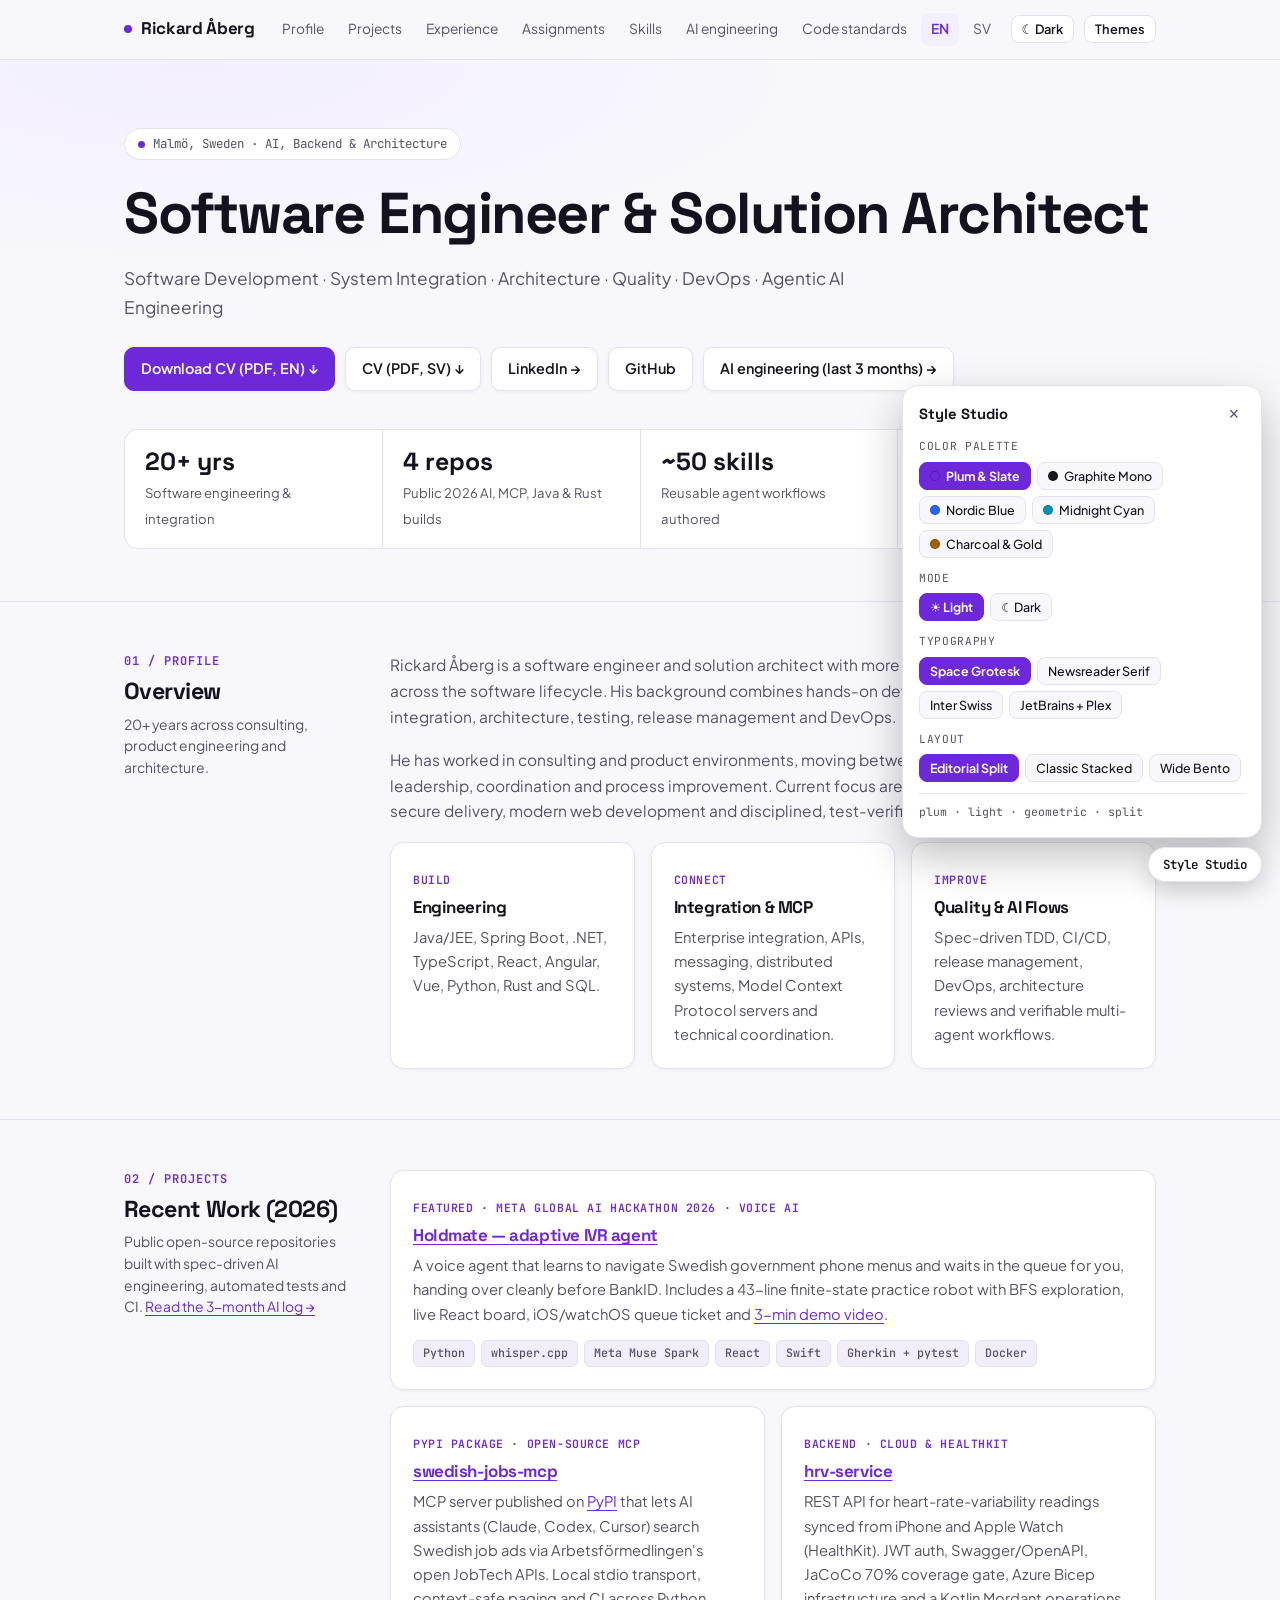
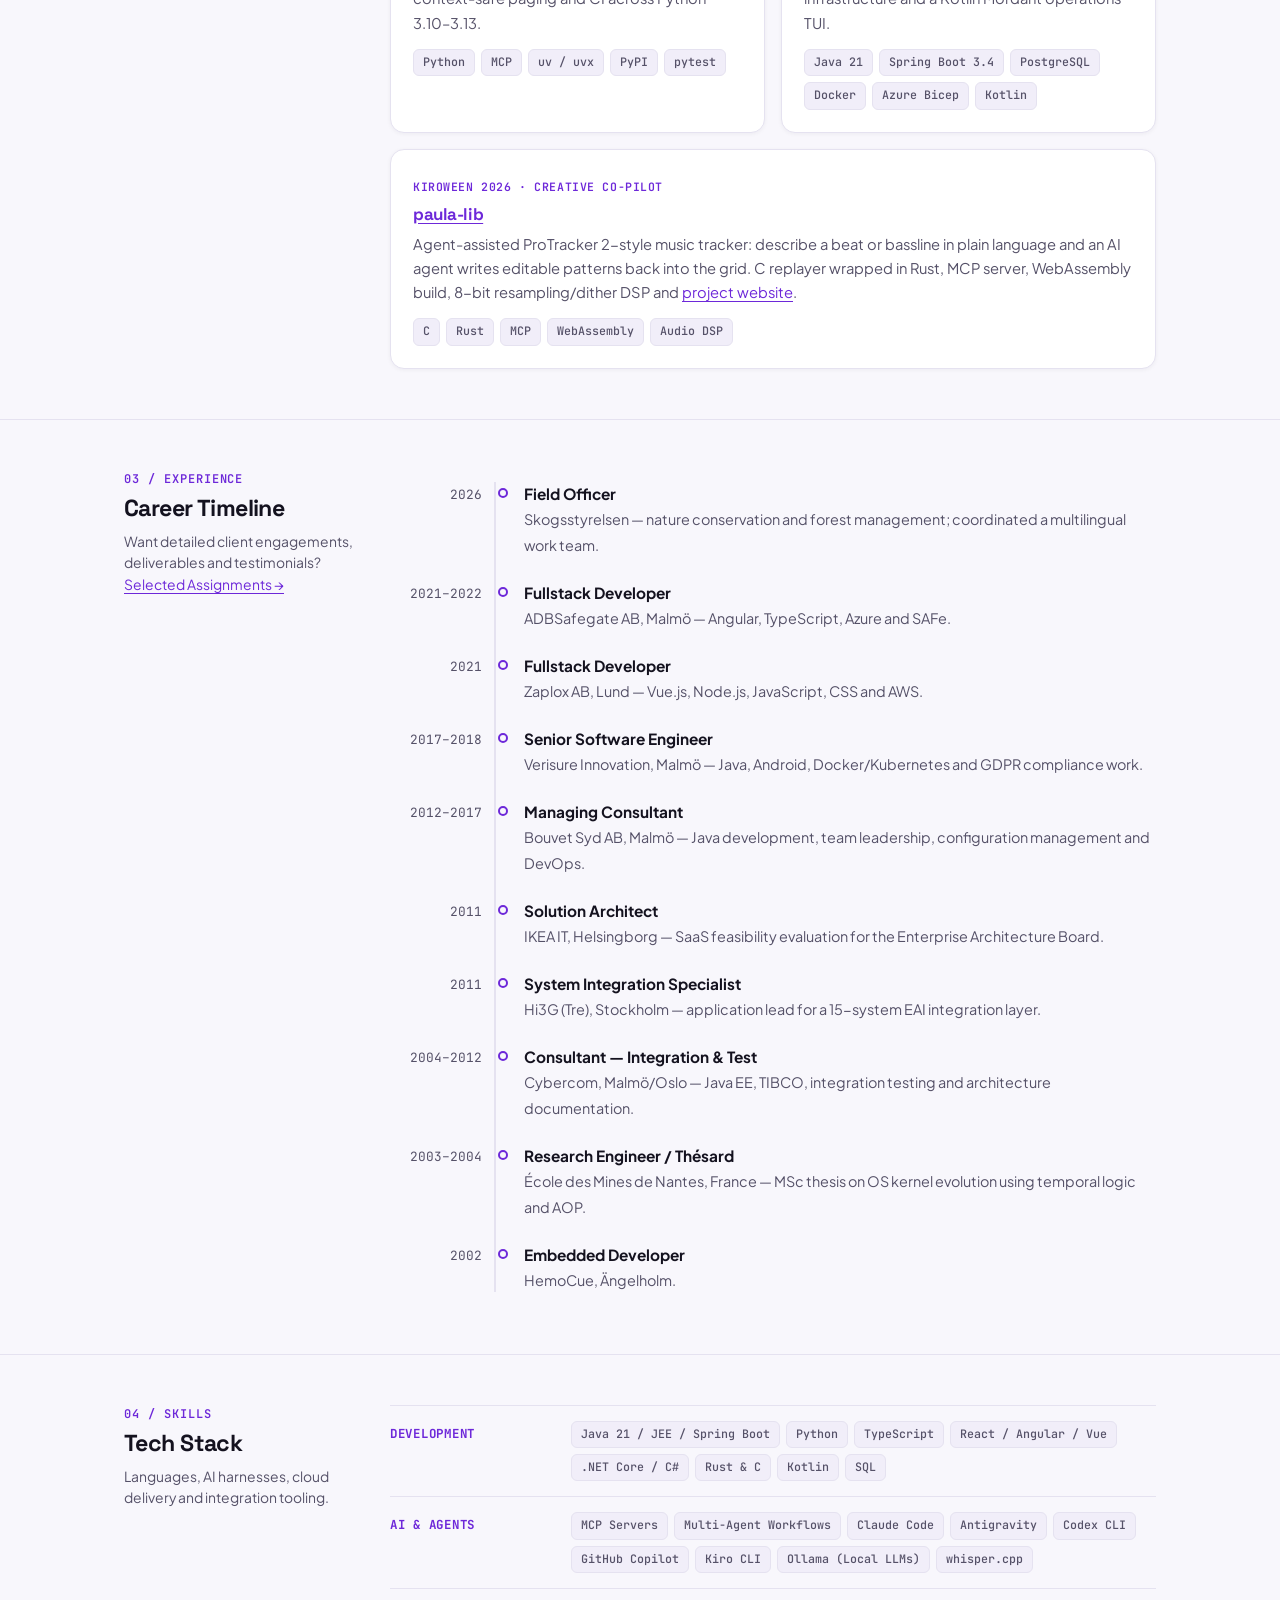
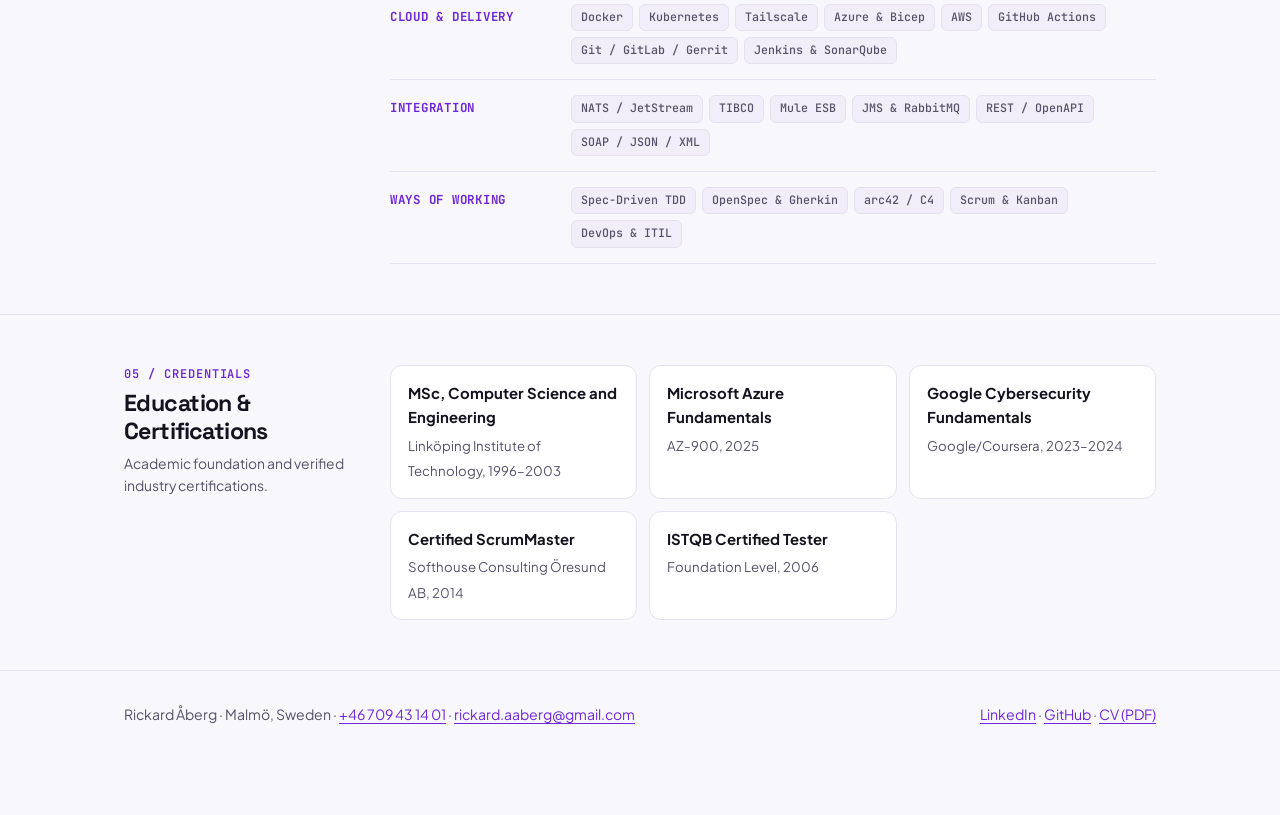
==== commit b76fd350: "Add Tailscale, NATS/JetStream, localhost_for_agents, GitHub Copilot and header Themes button" ====
--- a/index.html
+++ b/index.html
@@ -137,9 +137,9 @@
       </div>
       <div class="skill-rows">
         <div class="skill-row"><h3>Development</h3><div class="tags"><span class="tag">Java 21 / JEE / Spring Boot</span><span class="tag">Python</span><span class="tag">TypeScript</span><span class="tag">React / Angular / Vue</span><span class="tag">.NET Core / C#</span><span class="tag">Rust &amp; C</span><span class="tag">Kotlin</span><span class="tag">SQL</span></div></div>
-        <div class="skill-row"><h3>AI &amp; Agents</h3><div class="tags"><span class="tag">MCP Servers</span><span class="tag">Multi-Agent Workflows</span><span class="tag">Claude Code</span><span class="tag">Antigravity</span><span class="tag">Codex CLI</span><span class="tag">Kiro CLI</span><span class="tag">Ollama (Gemma / Qwen)</span><span class="tag">whisper.cpp</span></div></div>
-        <div class="skill-row"><h3>Cloud &amp; Delivery</h3><div class="tags"><span class="tag">Docker</span><span class="tag">Kubernetes</span><span class="tag">Azure &amp; Bicep</span><span class="tag">AWS</span><span class="tag">GitHub Actions</span><span class="tag">Git / GitLab / Gerrit</span><span class="tag">Jenkins &amp; SonarQube</span></div></div>
-        <div class="skill-row"><h3>Integration</h3><div class="tags"><span class="tag">TIBCO</span><span class="tag">Mule ESB</span><span class="tag">JMS &amp; RabbitMQ</span><span class="tag">REST / OpenAPI</span><span class="tag">SOAP / JSON / XML</span></div></div>
+        <div class="skill-row"><h3>AI &amp; Agents</h3><div class="tags"><span class="tag">MCP Servers</span><span class="tag">Multi-Agent Workflows</span><span class="tag">Claude Code</span><span class="tag">Antigravity</span><span class="tag">Codex CLI</span><span class="tag">GitHub Copilot</span><span class="tag">Kiro CLI</span><span class="tag">Ollama (Local LLMs)</span><span class="tag">whisper.cpp</span></div></div>
+        <div class="skill-row"><h3>Cloud &amp; Delivery</h3><div class="tags"><span class="tag">Docker</span><span class="tag">Kubernetes</span><span class="tag">Tailscale</span><span class="tag">Azure &amp; Bicep</span><span class="tag">AWS</span><span class="tag">GitHub Actions</span><span class="tag">Git / GitLab / Gerrit</span><span class="tag">Jenkins &amp; SonarQube</span></div></div>
+        <div class="skill-row"><h3>Integration</h3><div class="tags"><span class="tag">NATS / JetStream</span><span class="tag">TIBCO</span><span class="tag">Mule ESB</span><span class="tag">JMS &amp; RabbitMQ</span><span class="tag">REST / OpenAPI</span><span class="tag">SOAP / JSON / XML</span></div></div>
         <div class="skill-row"><h3>Ways of Working</h3><div class="tags"><span class="tag">Spec-Driven TDD</span><span class="tag">OpenSpec &amp; Gherkin</span><span class="tag">arc42 / C4</span><span class="tag">Scrum &amp; Kanban</span><span class="tag">DevOps &amp; ITIL</span></div></div>
       </div>
     </div>
--- a/style.css
+++ b/style.css
@@ -1,40 +1,96 @@
-@import url('https://fonts.googleapis.com/css2?family=JetBrains+Mono:wght@400;600&family=Plus+Jakarta+Sans:wght@400;500;600;700&family=Space+Grotesk:wght@500;600;700&display=swap');
-
-:root {
-  --bg: #f8fafc;
-  --bg-elev: #ffffff;
-  --fg: #0f172a;
-  --muted: #475569;
-  --border: #e2e8f0;
-  --accent: #2563eb;
-  --accent-2: #4f46e5;
-  --accent-3: #0284c7;
-  --accent-4: #6366f1;
-  --accent-soft: #eff6ff;
-  --code: #f1f5f9;
-  --shadow: 0 1px 4px rgba(15, 23, 42, 0.04);
-  --shadow-hover: 0 10px 28px rgba(37, 99, 235, 0.10);
+@import url('https://fonts.googleapis.com/css2?family=IBM+Plex+Sans:wght@400;500;600;700&family=Inter:wght@400;500;600;700&family=JetBrains+Mono:wght@400;600&family=Newsreader:ital,opsz,wght@0,6..72,500;0,6..72,600;1,6..72,500&family=Plus+Jakarta+Sans:wght@400;500;600;700&family=Space+Grotesk:wght@500;600;700&display=swap');
+
+/* ===== COLOR PALETTES ===== */
+/* 1. Plum & Slate (default — calm, distinct, no beige/green/red) */
+:root, :root[data-palette="plum"] {
+  --bg: #f8f7fc; --bg-elev: #ffffff; --fg: #14121f; --muted: #555168; --border: #e5e2f0;
+  --accent: #6d28d9; --accent-2: #4f46e5; --accent-soft: #f3efff; --code: #f1eef9;
+  --shadow: 0 1px 4px rgba(20, 18, 31, 0.05); --shadow-hover: 0 10px 28px rgba(109, 40, 217, 0.12);
+  --header-bg: rgba(248, 247, 252, 0.88);
+}
+:root[data-palette="plum"][data-theme="dark"] {
+  --bg: #0e0c18; --bg-elev: #161326; --fg: #f3f1fb; --muted: #a19bb8; --border: #282342;
+  --accent: #a78bfa; --accent-2: #818cf8; --accent-soft: rgba(167, 139, 250, 0.14); --code: #1f1b33;
+  --shadow: 0 2px 12px rgba(0, 0, 0, 0.4); --shadow-hover: 0 12px 32px rgba(167, 139, 250, 0.16);
+  --header-bg: rgba(14, 12, 24, 0.88);
+}
+
+/* 2. Graphite Mono (pure architectural monochrome) */
+:root[data-palette="mono"] {
+  --bg: #ffffff; --bg-elev: #fafafa; --fg: #111113; --muted: #52525b; --border: #e4e4e7;
+  --accent: #18181b; --accent-2: #3f3f46; --accent-soft: #f4f4f5; --code: #f4f4f5;
+  --shadow: 0 1px 4px rgba(0, 0, 0, 0.04); --shadow-hover: 0 10px 24px rgba(0, 0, 0, 0.08);
+  --header-bg: rgba(255, 255, 255, 0.9);
+}
+:root[data-palette="mono"][data-theme="dark"] {
+  --bg: #0a0a0b; --bg-elev: #141416; --fg: #fafafa; --muted: #a1a1aa; --border: #27272a;
+  --accent: #e4e4e7; --accent-2: #a1a1aa; --accent-soft: rgba(255, 255, 255, 0.08); --code: #1e1e22;
+  --shadow: 0 2px 12px rgba(0, 0, 0, 0.5); --shadow-hover: 0 12px 28px rgba(255, 255, 255, 0.07);
+  --header-bg: rgba(10, 10, 11, 0.9);
+}
+
+/* 3. Nordic Blue */
+:root[data-palette="blue"] {
+  --bg: #f8fafc; --bg-elev: #ffffff; --fg: #0f172a; --muted: #475569; --border: #e2e8f0;
+  --accent: #2563eb; --accent-2: #4f46e5; --accent-soft: #eff6ff; --code: #f1f5f9;
+  --shadow: 0 1px 4px rgba(15, 23, 42, 0.04); --shadow-hover: 0 10px 28px rgba(37, 99, 235, 0.11);
   --header-bg: rgba(248, 250, 252, 0.88);
-  --font-display: "Space Grotesk", system-ui, -apple-system, sans-serif;
-  --font-body: "Plus Jakarta Sans", system-ui, -apple-system, sans-serif;
+}
+:root[data-palette="blue"][data-theme="dark"] {
+  --bg: #0b1120; --bg-elev: #111827; --fg: #f1f5f9; --muted: #94a3b8; --border: #1e293b;
+  --accent: #60a5fa; --accent-2: #818cf8; --accent-soft: rgba(96, 165, 250, 0.12); --code: #1a2335;
+  --shadow: 0 2px 12px rgba(0, 0, 0, 0.35); --shadow-hover: 0 12px 32px rgba(96, 165, 250, 0.15);
+  --header-bg: rgba(11, 17, 32, 0.88);
+}
+
+/* 4. Midnight Cyan (synth/tech) */
+:root[data-palette="cyan"] {
+  --bg: #f7fbfc; --bg-elev: #ffffff; --fg: #0c1922; --muted: #476072; --border: #dbe8ee;
+  --accent: #0891b2; --accent-2: #7c3aed; --accent-soft: #ecfeff; --code: #eef6f9;
+  --shadow: 0 1px 4px rgba(12, 25, 34, 0.05); --shadow-hover: 0 10px 28px rgba(8, 145, 178, 0.14);
+  --header-bg: rgba(247, 251, 252, 0.88);
+}
+:root[data-palette="cyan"][data-theme="dark"] {
+  --bg: #090d16; --bg-elev: #111827; --fg: #f1f5f9; --muted: #94a3b8; --border: #1e293b;
+  --accent: #22d3ee; --accent-2: #c084fc; --accent-soft: rgba(34, 211, 238, 0.12); --code: #182235;
+  --shadow: 0 2px 16px rgba(0, 0, 0, 0.45); --shadow-hover: 0 14px 34px rgba(34, 211, 238, 0.2);
+  --header-bg: rgba(9, 13, 22, 0.88);
+}
+
+/* 5. Charcoal & Gold */
+:root[data-palette="gold"] {
+  --bg: #fbfbfa; --bg-elev: #ffffff; --fg: #181715; --muted: #57534e; --border: #e7e5e4;
+  --accent: #a16207; --accent-2: #78716c; --accent-soft: #fefce8; --code: #f5f5f4;
+  --shadow: 0 1px 4px rgba(24, 23, 21, 0.05); --shadow-hover: 0 10px 26px rgba(161, 98, 7, 0.12);
+  --header-bg: rgba(251, 251, 250, 0.9);
+}
+:root[data-palette="gold"][data-theme="dark"] {
+  --bg: #111010; --bg-elev: #1b1a18; --fg: #fafaf9; --muted: #a8a29e; --border: #2d2b28;
+  --accent: #eab308; --accent-2: #d6d3d1; --accent-soft: rgba(234, 179, 8, 0.13); --code: #252320;
+  --shadow: 0 2px 14px rgba(0, 0, 0, 0.45); --shadow-hover: 0 12px 30px rgba(234, 179, 8, 0.16);
+  --header-bg: rgba(17, 16, 16, 0.9);
+}
+
+/* ===== FONT PRESETS ===== */
+:root, :root[data-font="geometric"] {
+  --font-display: "Space Grotesk", system-ui, sans-serif;
+  --font-body: "Plus Jakarta Sans", system-ui, sans-serif;
   --font-mono: "JetBrains Mono", ui-monospace, SFMono-Regular, Menlo, monospace;
 }
-
-:root[data-theme="dark"] {
-  --bg: #0b1120;
-  --bg-elev: #111827;
-  --fg: #f1f5f9;
-  --muted: #94a3b8;
-  --border: #1e293b;
-  --accent: #60a5fa;
-  --accent-2: #818cf8;
-  --accent-3: #38bdf8;
-  --accent-4: #a5b4fc;
-  --accent-soft: rgba(96, 165, 250, 0.12);
-  --code: #1a2335;
-  --shadow: 0 2px 12px rgba(0, 0, 0, 0.35);
-  --shadow-hover: 0 12px 32px rgba(96, 165, 250, 0.14);
-  --header-bg: rgba(11, 17, 32, 0.88);
+:root[data-font="editorial"] {
+  --font-display: "Newsreader", Georgia, serif;
+  --font-body: "Inter", system-ui, sans-serif;
+  --font-mono: "JetBrains Mono", ui-monospace, SFMono-Regular, Menlo, monospace;
+}
+:root[data-font="swiss"] {
+  --font-display: "Inter", system-ui, -apple-system, sans-serif;
+  --font-body: "Inter", system-ui, -apple-system, sans-serif;
+  --font-mono: "JetBrains Mono", ui-monospace, SFMono-Regular, Menlo, monospace;
+}
+:root[data-font="terminal"] {
+  --font-display: "JetBrains Mono", ui-monospace, monospace;
+  --font-body: "IBM Plex Sans", system-ui, sans-serif;
+  --font-mono: "JetBrains Mono", ui-monospace, SFMono-Regular, Menlo, monospace;
 }
 
 * { box-sizing: border-box; }
@@ -98,19 +154,8 @@
   align-items: center;
   gap: 9px;
 }
-.brand-dot {
-  width: 8px;
-  height: 8px;
-  border-radius: 50%;
-  background: var(--accent);
-}
-nav {
-  display: flex;
-  align-items: center;
-  gap: 4px;
-  flex-wrap: wrap;
-  font-size: 0.86rem;
-}
+.brand-dot { width: 8px; height: 8px; border-radius: 50%; background: var(--accent); }
+nav { display: flex; align-items: center; gap: 4px; flex-wrap: wrap; font-size: 0.86rem; }
 nav a {
   color: var(--muted);
   text-decoration: none;
@@ -119,11 +164,7 @@
   transition: background-color 0.15s ease, color 0.15s ease;
 }
 nav a:hover { background: var(--accent-soft); color: var(--fg); opacity: 1; }
-nav a[aria-current="page"] {
-  background: var(--accent-soft);
-  color: var(--accent);
-  font-weight: 600;
-}
+nav a[aria-current="page"] { background: var(--accent-soft); color: var(--accent); font-weight: 600; }
 .theme-toggle {
   border: 1px solid var(--border);
   background: var(--bg-elev);
@@ -135,13 +176,12 @@
   font-weight: 600;
   cursor: pointer;
   margin-left: 6px;
-  transition: border-color 0.15s ease;
 }
 .theme-toggle:hover { border-color: var(--accent); }
 
 /* Hero */
 .hero {
-  padding: 72px 0 54px;
+  padding: 68px 0 52px;
   border-top: 0;
   background: radial-gradient(ellipse 70% 55% at 15% 0%, var(--accent-soft), transparent 70%);
 }
@@ -158,31 +198,18 @@
   padding: 5px 13px;
   margin-bottom: 20px;
 }
-.pulse {
-  width: 7px;
-  height: 7px;
-  border-radius: 50%;
-  background: var(--accent);
-}
+.pulse { width: 7px; height: 7px; border-radius: 50%; background: var(--accent); }
 
 h1, h2, h3, h4 {
   font-family: var(--font-display);
   line-height: 1.18;
-  letter-spacing: -0.03em;
-}
-h1 {
-  font-size: clamp(2.3rem, 5.2vw, 3.6rem);
-  margin: 0 0 16px;
-  color: var(--fg);
-}
+  letter-spacing: -0.025em;
+}
+:root[data-font="editorial"] h1 { font-weight: 600; letter-spacing: -0.02em; }
+h1 { font-size: clamp(2.3rem, 5.2vw, 3.6rem); margin: 0 0 16px; color: var(--fg); }
 h2 { font-size: 1.5rem; margin: 0 0 14px; }
 h3 { font-size: 1.06rem; margin: 0 0 8px; }
-.subtitle, .intro {
-  color: var(--muted);
-  font-size: 1.08rem;
-  max-width: 60ch;
-  margin: 0 0 26px;
-}
+.subtitle, .intro { color: var(--muted); font-size: 1.08rem; max-width: 60ch; margin: 0 0 26px; }
 
 .buttons { display: flex; gap: 10px; flex-wrap: wrap; }
 .button {
@@ -200,56 +227,29 @@
   box-shadow: var(--shadow);
   transition: transform 0.15s ease, border-color 0.15s ease, box-shadow 0.15s ease;
 }
-.button:hover {
-  transform: translateY(-1px);
-  border-color: var(--accent);
-  box-shadow: var(--shadow-hover);
-  opacity: 1;
-}
-.button.primary {
-  background: var(--accent);
-  border-color: var(--accent);
-  color: #ffffff;
-}
-:root[data-theme="dark"] .button.primary { color: #0b1120; }
+.button:hover { transform: translateY(-1px); border-color: var(--accent); box-shadow: var(--shadow-hover); opacity: 1; }
+.button.primary { background: var(--accent); border-color: var(--accent); color: #ffffff; }
+:root[data-theme="dark"] .button.primary { color: #0a0a0b; }
 
 /* Stat strip */
 .stats {
   display: grid;
   grid-template-columns: repeat(4, 1fr);
   gap: 1px;
-  margin-top: 40px;
+  margin-top: 38px;
   background: var(--border);
   border: 1px solid var(--border);
   border-radius: 14px;
   overflow: hidden;
 }
-.stat {
-  background: var(--bg-elev);
-  padding: 18px 20px;
-}
-.stat strong {
-  display: block;
-  font-family: var(--font-display);
-  font-size: 1.55rem;
-  line-height: 1.1;
-  color: var(--fg);
-  margin-bottom: 4px;
-}
+.stat { background: var(--bg-elev); padding: 18px 20px; }
+.stat strong { display: block; font-family: var(--font-display); font-size: 1.55rem; line-height: 1.1; color: var(--fg); margin-bottom: 4px; }
 .stat span { font-size: 0.82rem; color: var(--muted); }
 
-/* Editorial two-column split sections */
-section { border-top: 1px solid var(--border); padding: 52px 0; }
-.split {
-  display: grid;
-  grid-template-columns: 230px 1fr;
-  gap: 36px;
-  align-items: start;
-}
-.split-rail {
-  position: sticky;
-  top: 76px;
-}
+/* ===== LAYOUT MODES ===== */
+section { border-top: 1px solid var(--border); padding: 50px 0; }
+.split { display: grid; grid-template-columns: 230px 1fr; gap: 36px; align-items: start; }
+.split-rail { position: sticky; top: 76px; }
 .section-num {
   display: block;
   font-family: var(--font-mono);
@@ -263,14 +263,25 @@
 .split-rail h2 { margin: 0 0 8px; font-size: 1.45rem; }
 .split-rail p { margin: 0; font-size: 0.87rem; color: var(--muted); line-height: 1.55; }
 
+/* Layout 2: Classic Stacked */
+:root[data-layout="stacked"] .wrap { max-width: 920px; }
+:root[data-layout="stacked"] .split { grid-template-columns: 1fr; gap: 18px; }
+:root[data-layout="stacked"] .split-rail { position: static; }
+:root[data-layout="stacked"] .card.featured { grid-column: auto; }
+
+/* Layout 3: Wide Magazine / Bento */
+:root[data-layout="wide"] .wrap { max-width: 1240px; }
+:root[data-layout="wide"] section { padding: 38px 0; }
+:root[data-layout="wide"] .split { grid-template-columns: 200px 1fr; gap: 28px; }
+:root[data-layout="wide"] .cards.two { grid-template-columns: repeat(3, minmax(0, 1fr)); }
+:root[data-layout="wide"] .card.featured { grid-column: span 2; }
+:root[data-layout="wide"] .timeline { display: grid; grid-template-columns: repeat(2, minmax(0, 1fr)); gap: 4px 28px; }
+:root[data-layout="wide"] .timeline::before { display: none; }
+
 .lead { color: var(--muted); max-width: 68ch; margin: 0 0 18px; }
 
-/* Cards & bento */
-.cards {
-  display: grid;
-  grid-template-columns: repeat(auto-fit, minmax(220px, 1fr));
-  gap: 16px;
-}
+/* Cards */
+.cards { display: grid; grid-template-columns: repeat(auto-fit, minmax(220px, 1fr)); gap: 16px; }
 .cards.two { grid-template-columns: repeat(2, minmax(0, 1fr)); }
 .card.featured { grid-column: 1 / -1; }
 
@@ -282,11 +293,7 @@
   box-shadow: var(--shadow);
   transition: transform 0.16s ease, box-shadow 0.16s ease, border-color 0.16s ease;
 }
-.card:hover {
-  transform: translateY(-2px);
-  box-shadow: var(--shadow-hover);
-  border-color: var(--accent);
-}
+.card:hover { transform: translateY(-2px); box-shadow: var(--shadow-hover); border-color: var(--accent); }
 .card p { color: var(--muted); margin: 0; font-size: 0.92rem; }
 .card ul { margin: 10px 0 0; padding-left: 18px; color: var(--muted); font-size: 0.9rem; }
 .card li { margin: 5px 0; }
@@ -314,12 +321,8 @@
   border: 1px solid var(--border);
 }
 
-/* Calm horizontal skill rows */
-.skill-rows {
-  display: grid;
-  gap: 0;
-  border-top: 1px solid var(--border);
-}
+/* Skill rows */
+.skill-rows { display: grid; gap: 0; border-top: 1px solid var(--border); }
 .skill-row {
   display: grid;
   grid-template-columns: 165px 1fr;
@@ -338,198 +341,54 @@
 }
 .skill-row .tags { margin-top: 0; }
 
-/* Vertical rail timeline */
-.timeline {
-  list-style: none;
-  padding: 0;
-  margin: 0;
-  position: relative;
-}
-.timeline::before {
-  content: "";
-  position: absolute;
-  left: 104px;
-  top: 12px;
-  bottom: 12px;
-  width: 1.5px;
-  background: var(--border);
-}
-.timeline li {
-  display: grid;
-  grid-template-columns: 92px 26px 1fr;
-  align-items: start;
-  gap: 8px;
-  padding: 11px 0;
-}
-.timeline .when {
-  font-family: var(--font-mono);
-  color: var(--muted);
-  font-size: 0.8rem;
-  text-align: right;
-  padding-top: 3px;
-}
-.timeline .dot {
-  width: 10px;
-  height: 10px;
-  border-radius: 50%;
-  background: var(--bg);
-  border: 2px solid var(--accent);
-  margin: 7px auto 0;
-  position: relative;
-  z-index: 1;
-  transition: transform 0.15s ease, background-color 0.15s ease;
-}
+/* Timeline */
+.timeline { list-style: none; padding: 0; margin: 0; position: relative; }
+.timeline::before { content: ""; position: absolute; left: 104px; top: 12px; bottom: 12px; width: 1.5px; background: var(--border); }
+.timeline li { display: grid; grid-template-columns: 92px 26px 1fr; align-items: start; gap: 8px; padding: 11px 0; }
+.timeline .when { font-family: var(--font-mono); color: var(--muted); font-size: 0.8rem; text-align: right; padding-top: 3px; }
+.timeline .dot { width: 10px; height: 10px; border-radius: 50%; background: var(--bg); border: 2px solid var(--accent); margin: 7px auto 0; position: relative; z-index: 1; transition: transform 0.15s ease, background-color 0.15s ease; }
 .timeline li:hover .dot { transform: scale(1.3); background: var(--accent); }
 .timeline .what strong { display: block; font-size: 0.96rem; }
 .timeline .what span { color: var(--muted); font-size: 0.9rem; }
 
-/* Legacy columns fallback */
-.columns { display: grid; grid-template-columns: repeat(auto-fit, minmax(210px, 1fr)); gap: 16px; }
-.col-box { background: var(--bg-elev); border: 1px solid var(--border); border-radius: 12px; padding: 16px 18px; }
-.col-box h3 { font-family: var(--font-mono); font-size: 0.76rem; text-transform: uppercase; letter-spacing: 0.06em; color: var(--accent); margin: 0 0 10px; }
-.col-box ul { margin: 0; padding-left: 18px; color: var(--muted); font-size: 0.9rem; }
-
 /* Certs */
-.certs {
-  display: grid;
-  grid-template-columns: repeat(auto-fit, minmax(220px, 1fr));
-  gap: 12px;
-}
-.cert {
-  background: var(--bg-elev);
-  border: 1px solid var(--border);
-  border-radius: 12px;
-  padding: 15px 17px;
-}
+.certs { display: grid; grid-template-columns: repeat(auto-fit, minmax(220px, 1fr)); gap: 12px; }
+.cert { background: var(--bg-elev); border: 1px solid var(--border); border-radius: 12px; padding: 15px 17px; }
 .cert strong { display: block; font-size: 0.93rem; margin-bottom: 2px; }
 .cert span { color: var(--muted); font-size: 0.83rem; }
 
-/* Pipeline flow strip (AI Engineering) */
-.flow {
-  display: flex;
-  flex-wrap: wrap;
-  align-items: center;
-  gap: 8px;
-  margin: 22px 0 8px;
-}
-.flow-step {
-  font-family: var(--font-mono);
-  background: var(--bg-elev);
-  border: 1px solid var(--border);
-  border-radius: 8px;
-  padding: 7px 12px;
-  font-size: 0.8rem;
-  font-weight: 600;
-}
+/* AI Engineering & Standards */
+.flow { display: flex; flex-wrap: wrap; align-items: center; gap: 8px; margin: 22px 0 8px; }
+.flow-step { font-family: var(--font-mono); background: var(--bg-elev); border: 1px solid var(--border); border-radius: 8px; padding: 7px 12px; font-size: 0.8rem; font-weight: 600; }
 .flow-arrow { color: var(--accent); font-weight: 700; }
 
-/* TOC */
-.toc {
-  background: var(--accent-soft);
-  border: 1px solid var(--border);
-  border-radius: 12px;
-  padding: 15px 20px;
-  margin: 22px 0 28px;
-}
-.toc strong { display: block; margin-bottom: 6px; font-size: 0.85rem; font-family: var(--font-mono); text-transform: uppercase; letter-spacing: 0.05em; color: var(--accent); }
+.toc { background: var(--accent-soft); border: 1px solid var(--border); border-radius: 12px; padding: 15px 20px; margin: 22px 0 28px; }
+.toc strong { display: block; margin-bottom: 6px; font-size: 0.82rem; font-family: var(--font-mono); text-transform: uppercase; letter-spacing: 0.05em; color: var(--accent); }
 .toc ul { margin: 0; padding-left: 20px; display: flex; gap: 6px 24px; flex-wrap: wrap; }
 
-/* Numbered lesson cards */
-.lesson-grid {
-  display: grid;
-  grid-template-columns: repeat(auto-fit, minmax(275px, 1fr));
-  gap: 14px;
-}
-.lesson {
-  background: var(--bg-elev);
-  border: 1px solid var(--border);
-  border-radius: 12px;
-  padding: 18px;
-}
-.lesson-num {
-  display: inline-block;
-  font-family: var(--font-mono);
-  font-size: 0.76rem;
-  font-weight: 600;
-  color: var(--accent);
-  background: var(--accent-soft);
-  padding: 2px 8px;
-  border-radius: 6px;
-  margin-bottom: 8px;
-}
+.lesson-grid { display: grid; grid-template-columns: repeat(auto-fit, minmax(275px, 1fr)); gap: 14px; }
+.lesson { background: var(--bg-elev); border: 1px solid var(--border); border-radius: 12px; padding: 18px; }
+.lesson-num { display: inline-block; font-family: var(--font-mono); font-size: 0.76rem; font-weight: 600; color: var(--accent); background: var(--accent-soft); padding: 2px 8px; border-radius: 6px; margin-bottom: 8px; }
 .lesson strong { display: block; margin-bottom: 4px; font-size: 0.96rem; }
 .lesson p { margin: 0; color: var(--muted); font-size: 0.9rem; }
 
-/* Interactive Q&A accordion */
 .qa-list { display: grid; gap: 10px; }
-details.qa {
-  background: var(--bg-elev);
-  border: 1px solid var(--border);
-  border-left: 3px solid var(--accent);
-  border-radius: 10px;
-  padding: 14px 18px;
-}
-details.qa summary {
-  cursor: pointer;
-  font-family: var(--font-display);
-  font-weight: 600;
-  list-style: none;
-  display: flex;
-  justify-content: space-between;
-  align-items: center;
-  gap: 12px;
-}
+details.qa { background: var(--bg-elev); border: 1px solid var(--border); border-left: 3px solid var(--accent); border-radius: 10px; padding: 14px 18px; }
+details.qa summary { cursor: pointer; font-family: var(--font-display); font-weight: 600; list-style: none; display: flex; justify-content: space-between; align-items: center; gap: 12px; }
 details.qa summary::-webkit-details-marker { display: none; }
-details.qa summary::after {
-  content: "+";
-  font-family: var(--font-mono);
-  font-size: 1.15rem;
-  color: var(--accent);
-  flex-shrink: 0;
-}
+details.qa summary::after { content: "+"; font-family: var(--font-mono); font-size: 1.15rem; color: var(--accent); flex-shrink: 0; }
 details.qa[open] summary::after { content: "−"; }
 details.qa .a { margin: 10px 0 0; color: var(--muted); font-size: 0.92rem; }
 
-/* Harnesses grid */
-.harnesses {
-  display: grid;
-  grid-template-columns: repeat(auto-fit, minmax(225px, 1fr));
-  gap: 14px;
-}
-.harness {
-  background: var(--bg-elev);
-  border: 1px solid var(--border);
-  border-radius: 12px;
-  padding: 16px;
-  transition: border-color 0.15s ease;
-}
+.harnesses { display: grid; grid-template-columns: repeat(auto-fit, minmax(225px, 1fr)); gap: 14px; }
+.harness { background: var(--bg-elev); border: 1px solid var(--border); border-radius: 12px; padding: 16px; transition: border-color 0.15s ease; }
 .harness:hover { border-color: var(--accent); }
 .harness-head { display: flex; align-items: center; gap: 10px; margin-bottom: 8px; }
-.badge {
-  display: inline-grid;
-  place-items: center;
-  width: 34px;
-  height: 34px;
-  border-radius: 8px;
-  font-family: var(--font-mono);
-  font-size: 0.75rem;
-  font-weight: 700;
-  color: #ffffff;
-  background: var(--badge-bg, var(--accent));
-  flex-shrink: 0;
-}
+.badge { display: inline-grid; place-items: center; width: 34px; height: 34px; border-radius: 8px; font-family: var(--font-mono); font-size: 0.75rem; font-weight: 700; color: #ffffff; background: var(--badge-bg, var(--accent)); flex-shrink: 0; }
 .harness strong { font-family: var(--font-display); font-size: 0.96rem; }
 .harness span { color: var(--muted); font-size: 0.87rem; display: block; }
 
-/* Code standards markdown docs */
-.doc {
-  background: var(--bg-elev);
-  border: 1px solid var(--border);
-  border-radius: 14px;
-  padding: 26px clamp(20px, 4vw, 38px);
-  margin: 22px 0;
-  overflow-wrap: anywhere;
-}
+.doc { background: var(--bg-elev); border: 1px solid var(--border); border-radius: 14px; padding: 26px clamp(20px, 4vw, 38px); margin: 22px 0; overflow-wrap: anywhere; }
 .doc h1 { font-size: 1.8rem; }
 .doc h2 { border-top: 1px solid var(--border); padding-top: 22px; margin-top: 28px; }
 .doc p { max-width: 78ch; }
@@ -538,27 +397,76 @@
 .doc th, .doc td { border: 1px solid var(--border); padding: 8px 10px; text-align: left; vertical-align: top; }
 .doc th { background: var(--code); }
 .status { color: var(--muted); }
-.error { color: #1e40af; background: #eff6ff; border: 1px solid #bfdbfe; border-radius: 10px; padding: 12px 14px; }
-
-footer {
-  border-top: 1px solid var(--border);
-  padding: 32px 0 52px;
-  color: var(--muted);
-  font-size: 0.88rem;
-}
-footer .wrap {
-  display: flex;
-  justify-content: space-between;
+.error { color: var(--accent); background: var(--accent-soft); border: 1px solid var(--border); border-radius: 10px; padding: 12px 14px; }
+
+footer { border-top: 1px solid var(--border); padding: 32px 0 88px; color: var(--muted); font-size: 0.88rem; }
+footer .wrap { display: flex; justify-content: space-between; align-items: center; gap: 12px; flex-wrap: wrap; }
+
+/* ===== FLOATING LIVE STYLE STUDIO ===== */
+.studio-fab {
+  position: fixed;
+  right: 18px;
+  bottom: 18px;
+  z-index: 50;
+  border: 1px solid var(--border);
+  background: var(--bg-elev);
+  color: var(--fg);
+  font-family: var(--font-mono);
+  font-size: 0.78rem;
+  font-weight: 600;
+  padding: 8px 14px;
+  border-radius: 999px;
+  box-shadow: 0 8px 24px rgba(0, 0, 0, 0.18);
+  cursor: pointer;
+}
+.studio-fab:hover { border-color: var(--accent); }
+.studio-panel {
+  position: fixed;
+  right: 18px;
+  bottom: 62px;
+  z-index: 50;
+  width: min(360px, calc(100vw - 36px));
+  background: var(--bg-elev);
+  border: 1px solid var(--border);
+  border-radius: 16px;
+  padding: 16px;
+  box-shadow: 0 18px 44px rgba(0, 0, 0, 0.25);
+  font-size: 0.8rem;
+}
+.studio-panel[hidden] { display: none; }
+.studio-head { display: flex; justify-content: space-between; align-items: center; margin-bottom: 10px; }
+.studio-head strong { font-family: var(--font-display); font-size: 0.92rem; }
+.studio-close { border: 0; background: transparent; color: var(--muted); font-size: 1.1rem; cursor: pointer; padding: 2px 6px; }
+.studio-group { margin-bottom: 11px; }
+.studio-label { display: block; font-family: var(--font-mono); font-size: 0.7rem; text-transform: uppercase; letter-spacing: 0.06em; color: var(--muted); margin-bottom: 6px; }
+.studio-chips { display: flex; flex-wrap: wrap; gap: 6px; }
+.studio-chip {
+  border: 1px solid var(--border);
+  background: var(--bg);
+  color: var(--fg);
+  font-family: var(--font-body);
+  font-size: 0.78rem;
+  font-weight: 500;
+  padding: 5px 10px;
+  border-radius: 8px;
+  cursor: pointer;
+  display: inline-flex;
   align-items: center;
-  gap: 12px;
-  flex-wrap: wrap;
-}
-
-@media (max-width: 820px) {
-  .split { grid-template-columns: 1fr; gap: 20px; }
+  gap: 6px;
+}
+.studio-chip:hover { border-color: var(--accent); }
+.studio-chip.active { background: var(--accent); border-color: var(--accent); color: #ffffff; font-weight: 650; }
+:root[data-theme="dark"] .studio-chip.active { color: #0a0a0b; }
+.swatch { width: 10px; height: 10px; border-radius: 50%; display: inline-block; border: 1px solid rgba(0,0,0,0.2); }
+.studio-code { font-family: var(--font-mono); font-size: 0.72rem; color: var(--muted); border-top: 1px solid var(--border); padding-top: 8px; margin-top: 4px; }
+
+@media (max-width: 860px) {
+  .split, :root[data-layout="wide"] .split { grid-template-columns: 1fr; gap: 20px; }
   .split-rail { position: static; }
   .stats { grid-template-columns: repeat(2, 1fr); }
-  .cards.two { grid-template-columns: 1fr; }
+  .cards.two, :root[data-layout="wide"] .cards.two { grid-template-columns: 1fr; }
+  :root[data-layout="wide"] .card.featured { grid-column: auto; }
+  :root[data-layout="wide"] .timeline { grid-template-columns: 1fr; }
 }
 @media (max-width: 640px) {
   header .wrap { align-items: flex-start; flex-direction: column; }
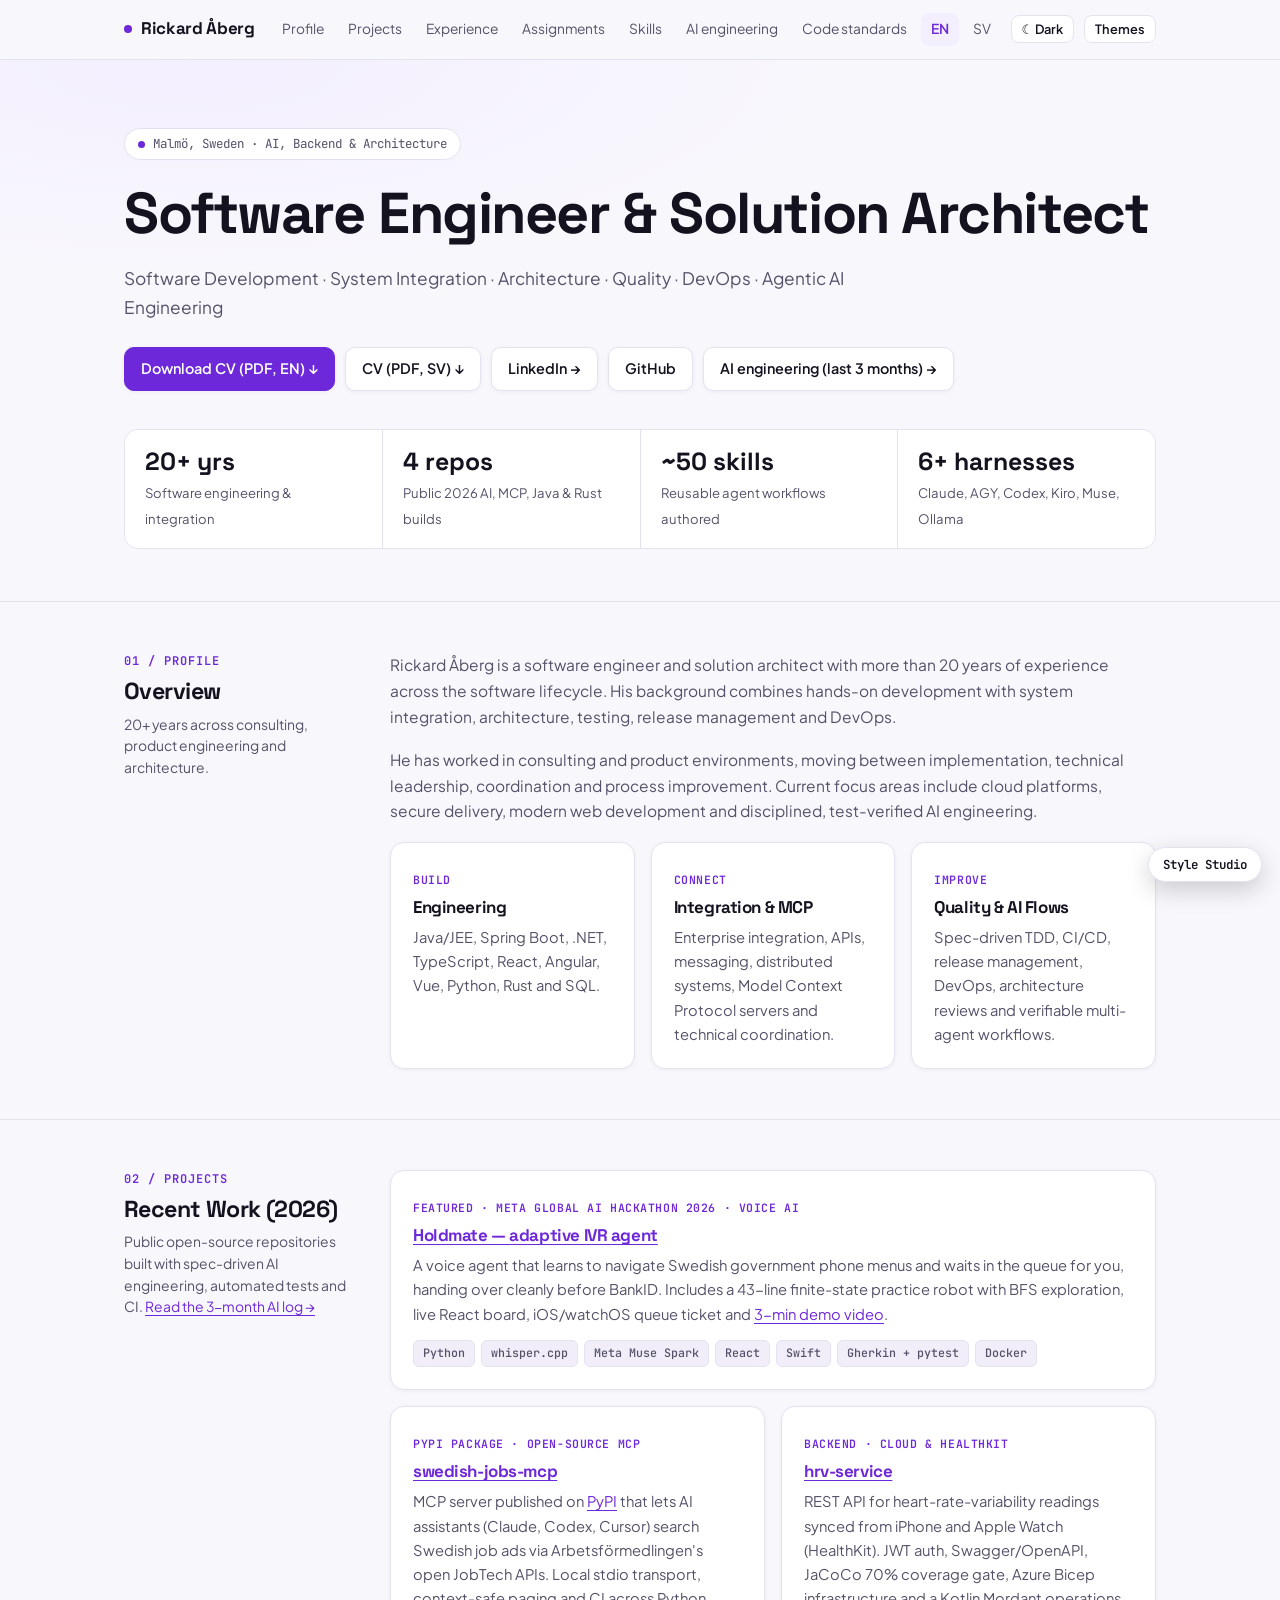
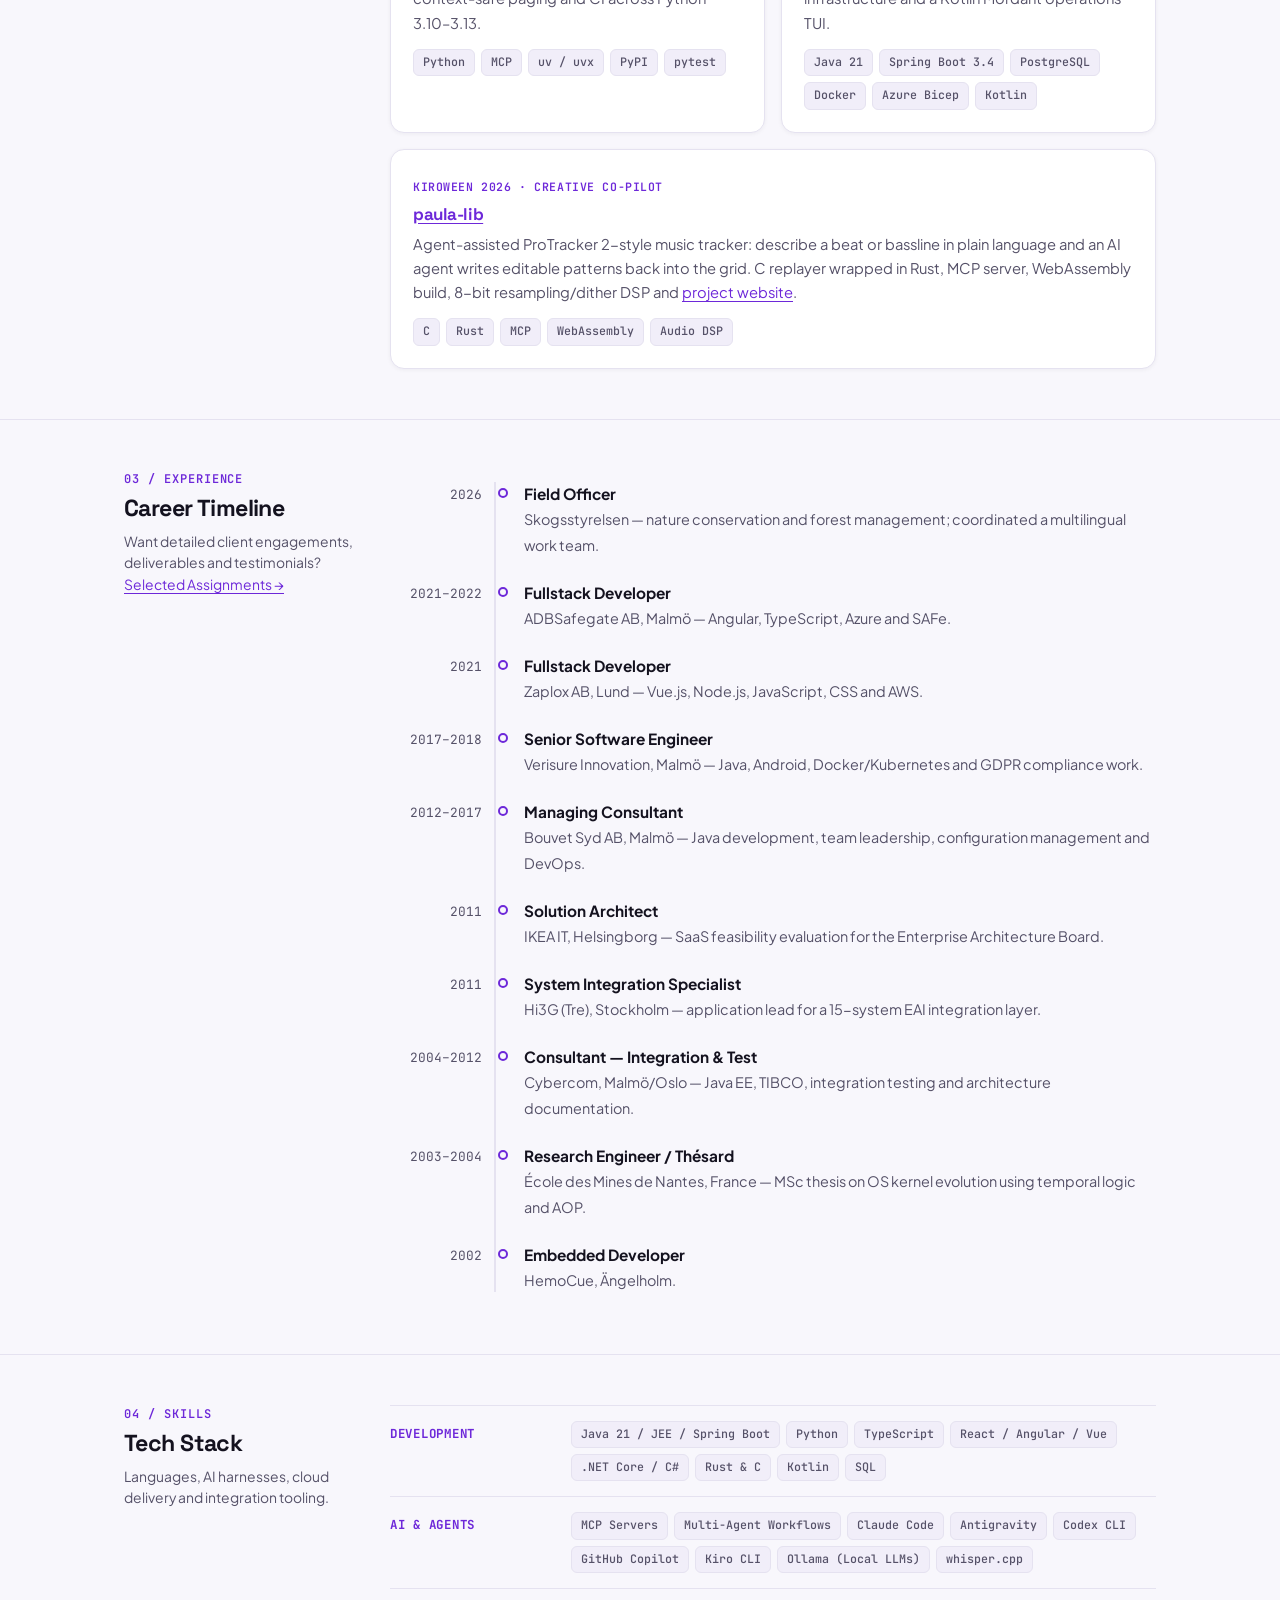
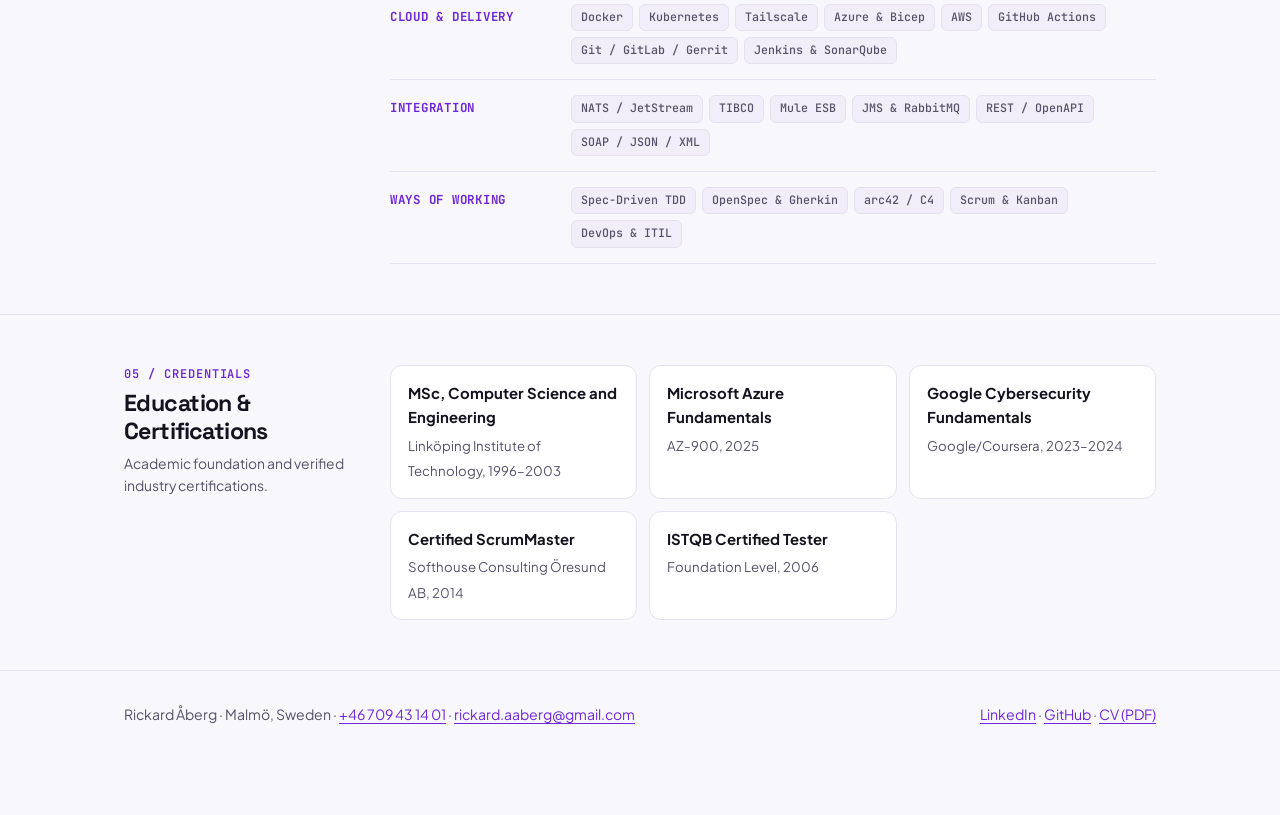
==== commit 7702c892: "Add simple theme controls: site-theme.js config, URL params, Copy share link & Copy config" ====
--- a/index.html
+++ b/index.html
@@ -6,6 +6,7 @@
 <title>Rickard Åberg — Software Engineer &amp; Solution Architect</title>
 <meta name="description" content="Rickard Åberg — software engineer and solution architect with experience across development, integration, architecture, quality, DevOps and AI engineering.">
 <link rel="stylesheet" href="style.css">
+<script src="site-theme.js"></script>
 <script src="theme.js"></script>
 </head>
 <body>
